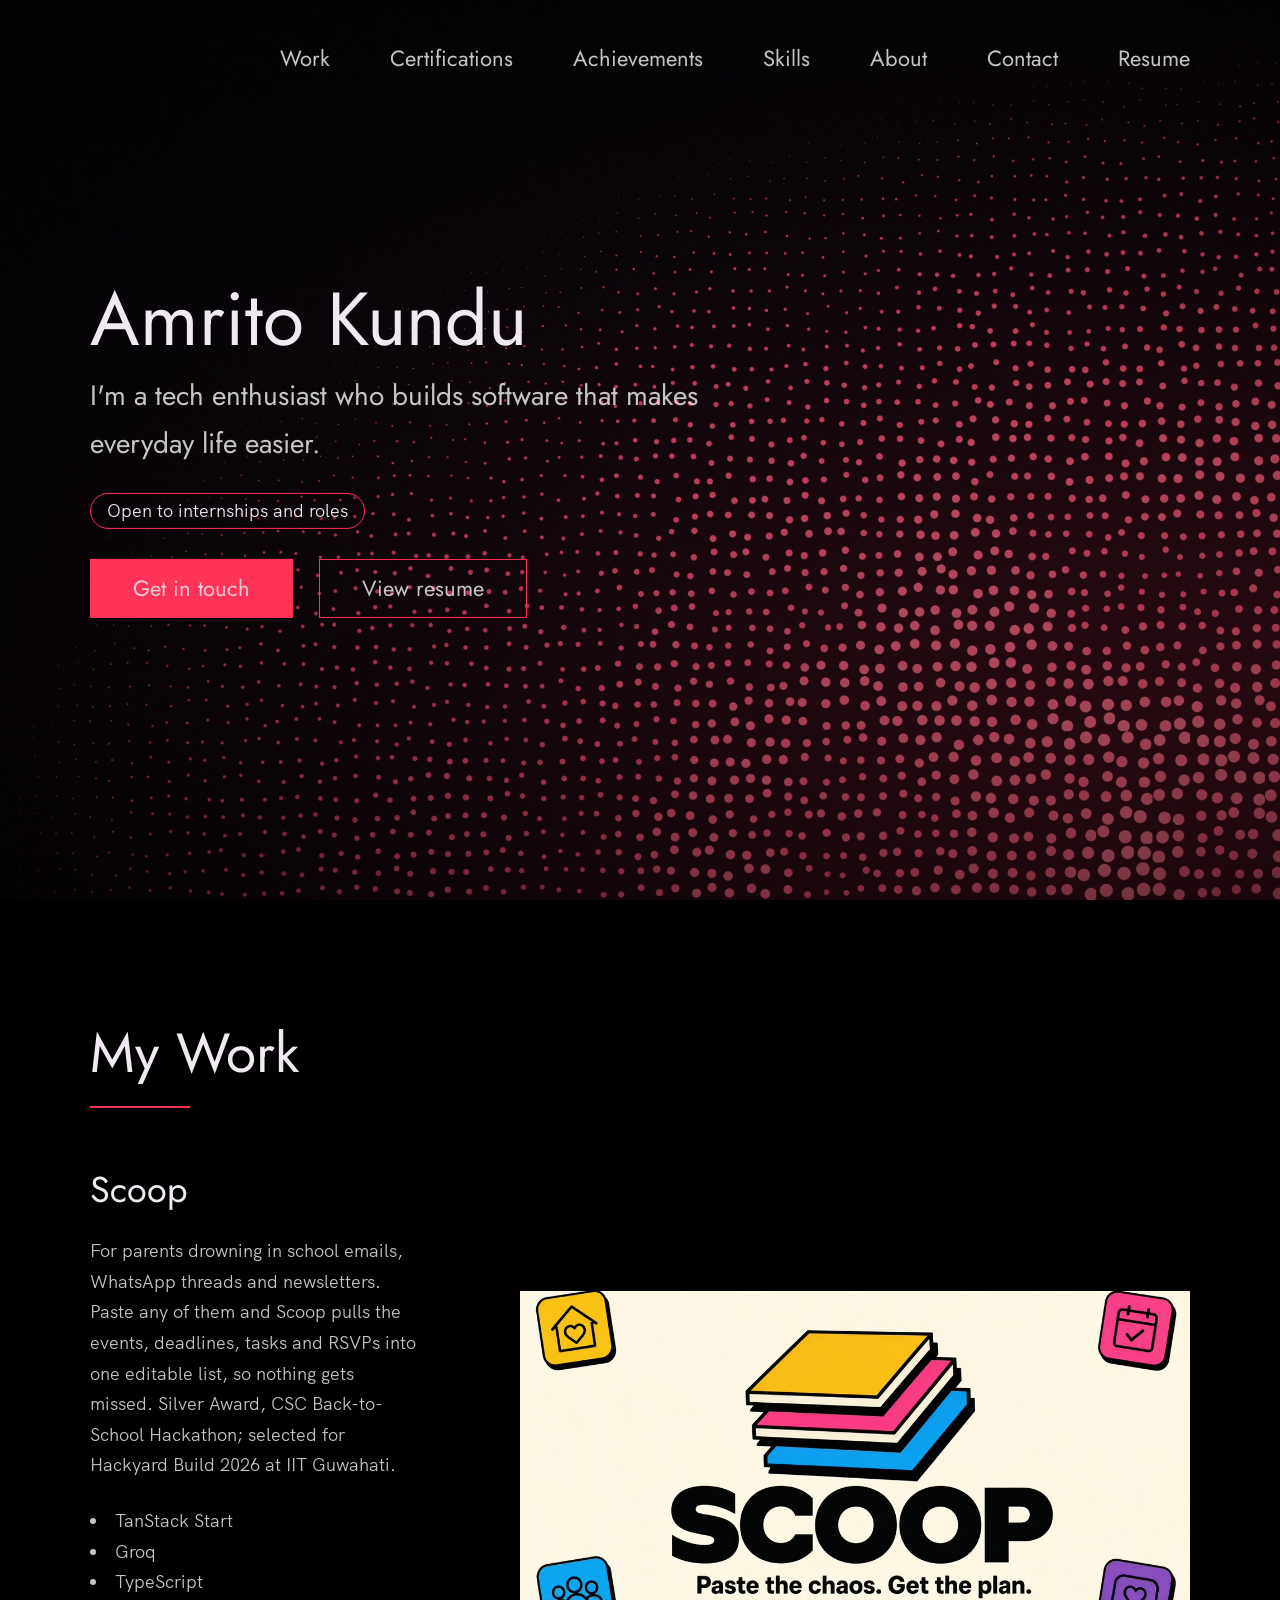
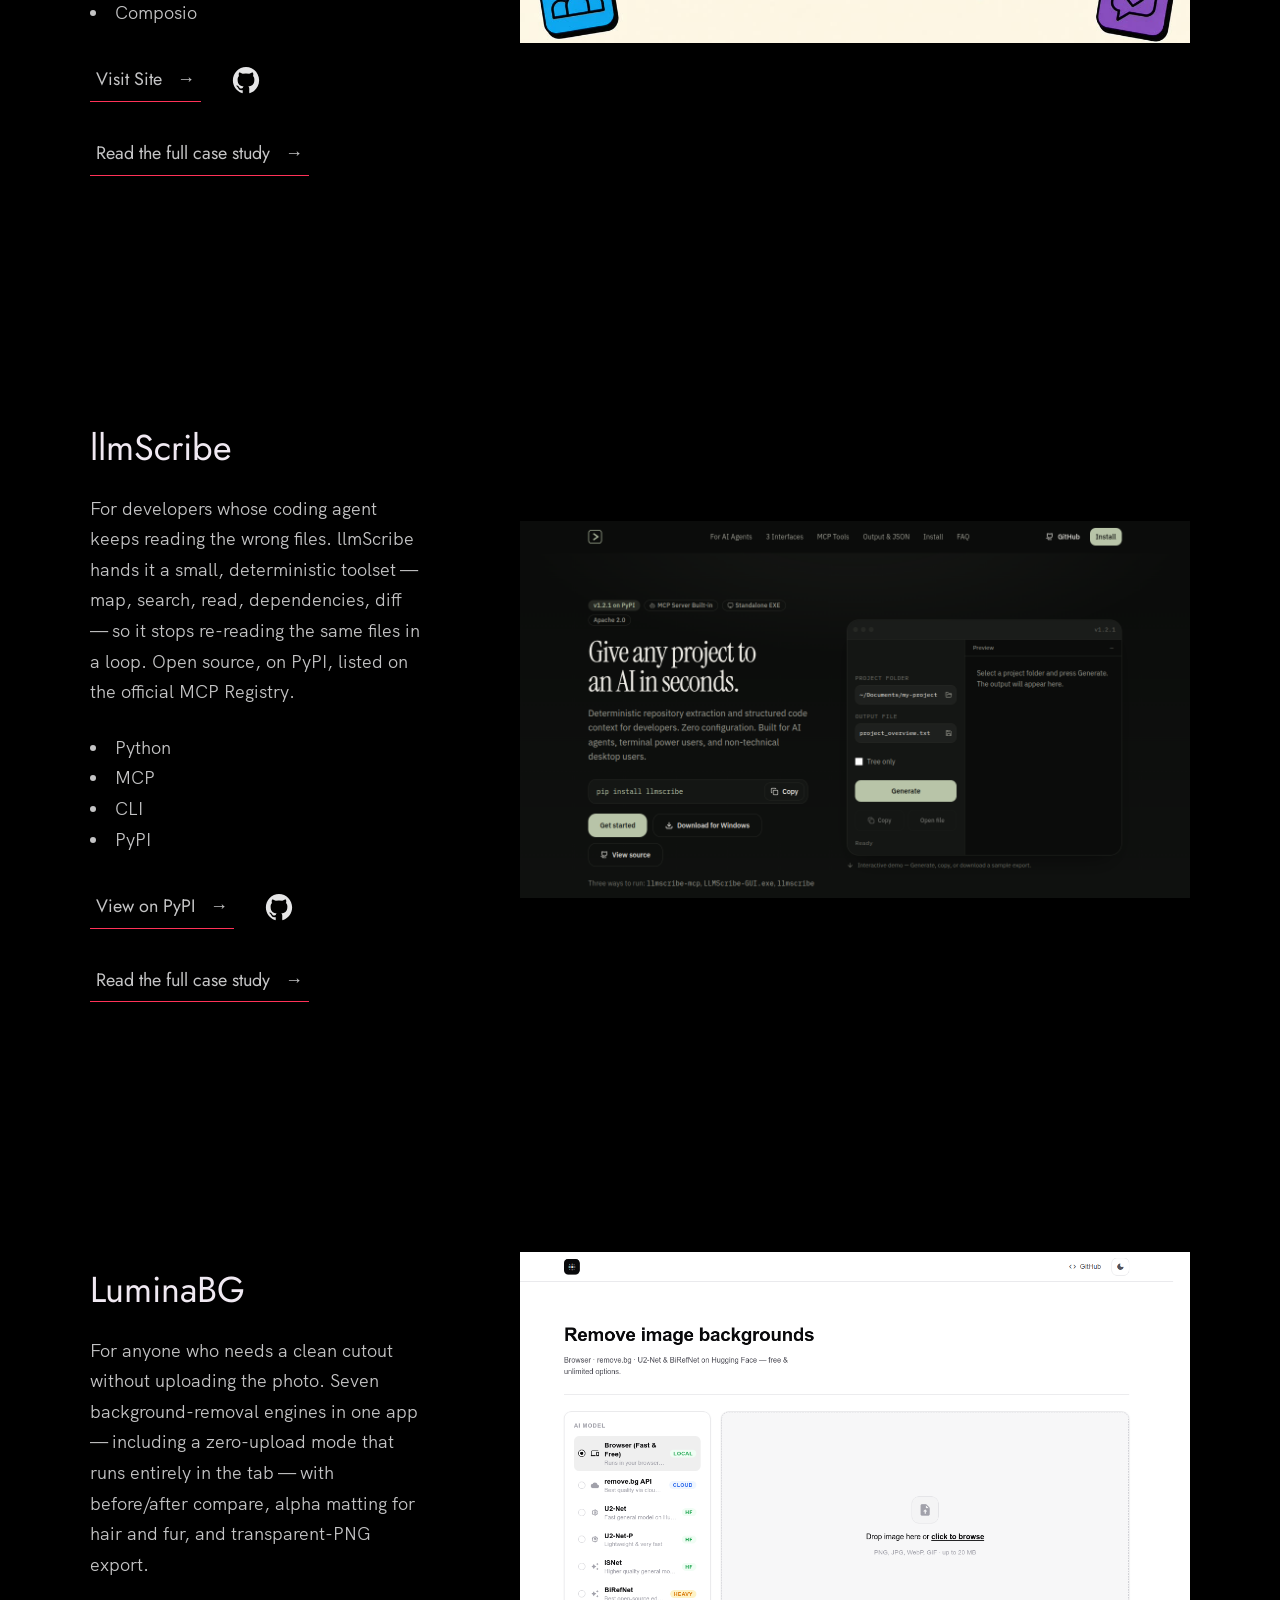
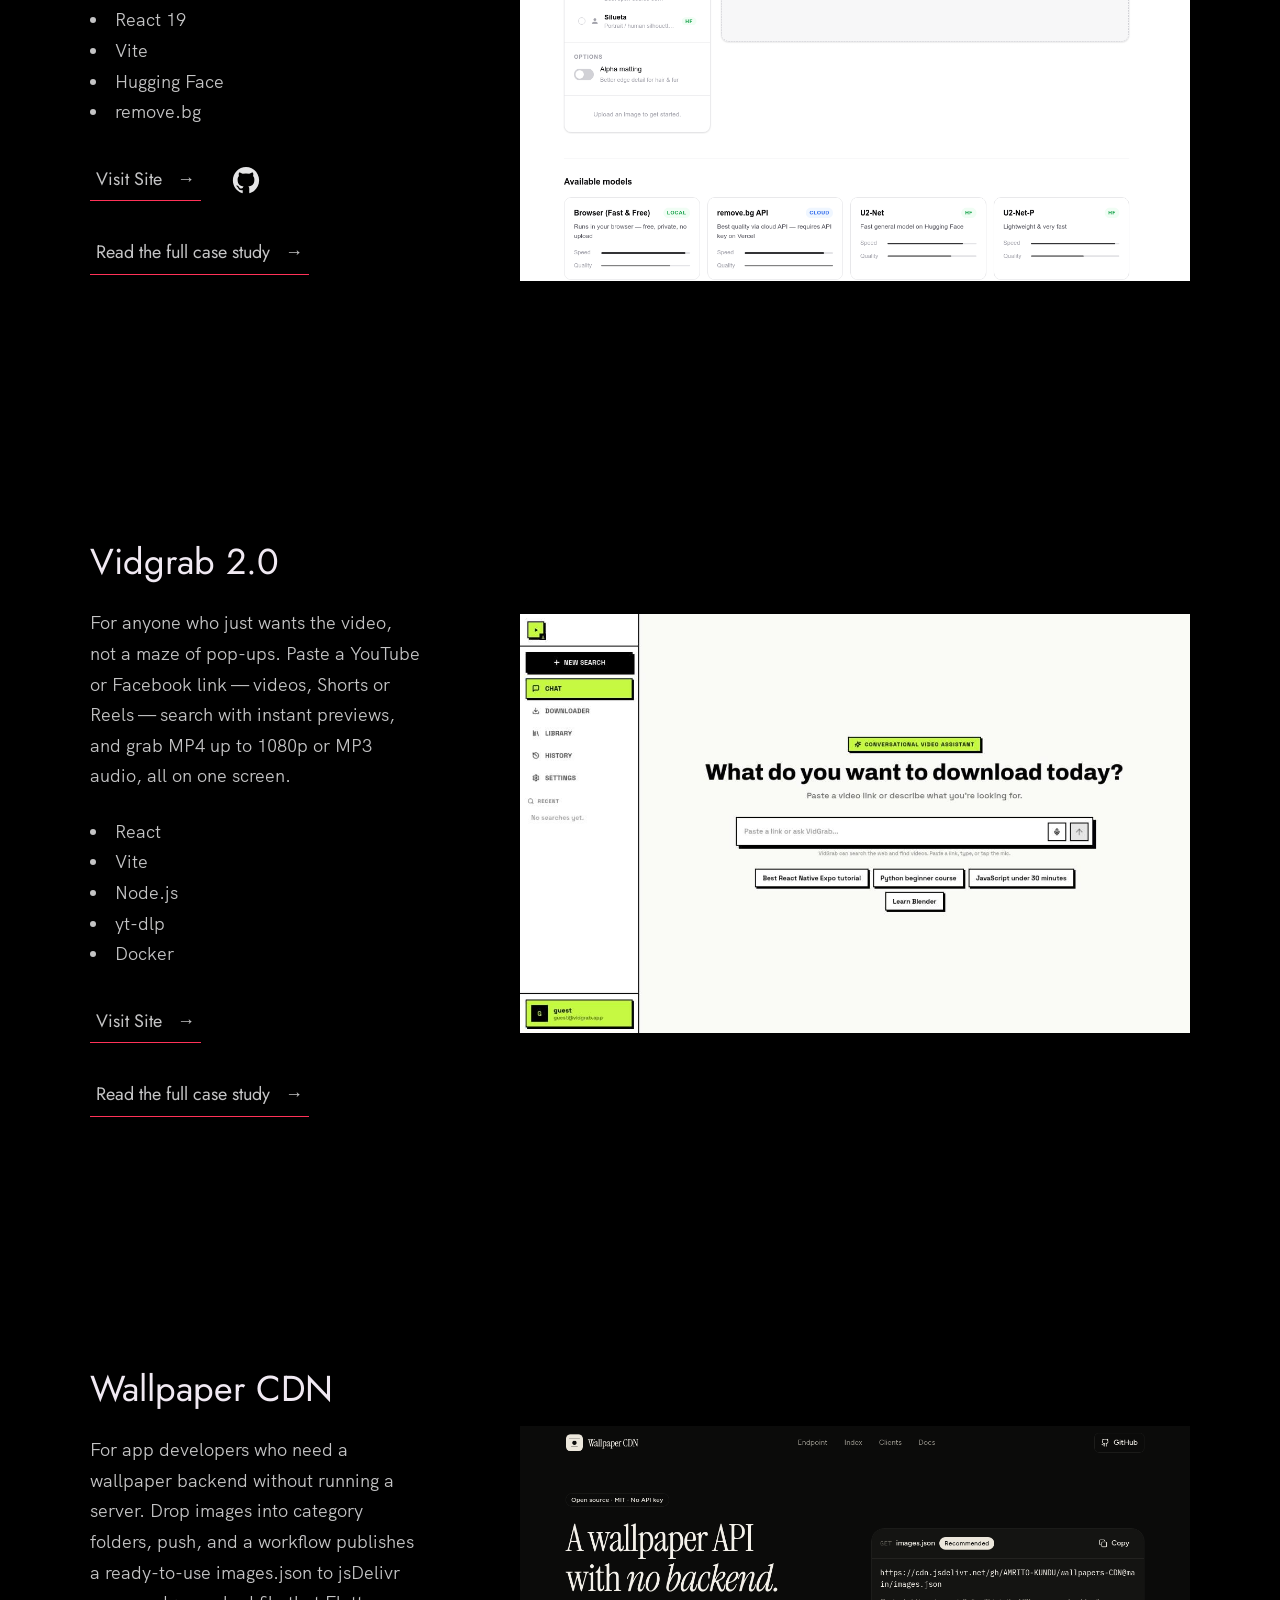
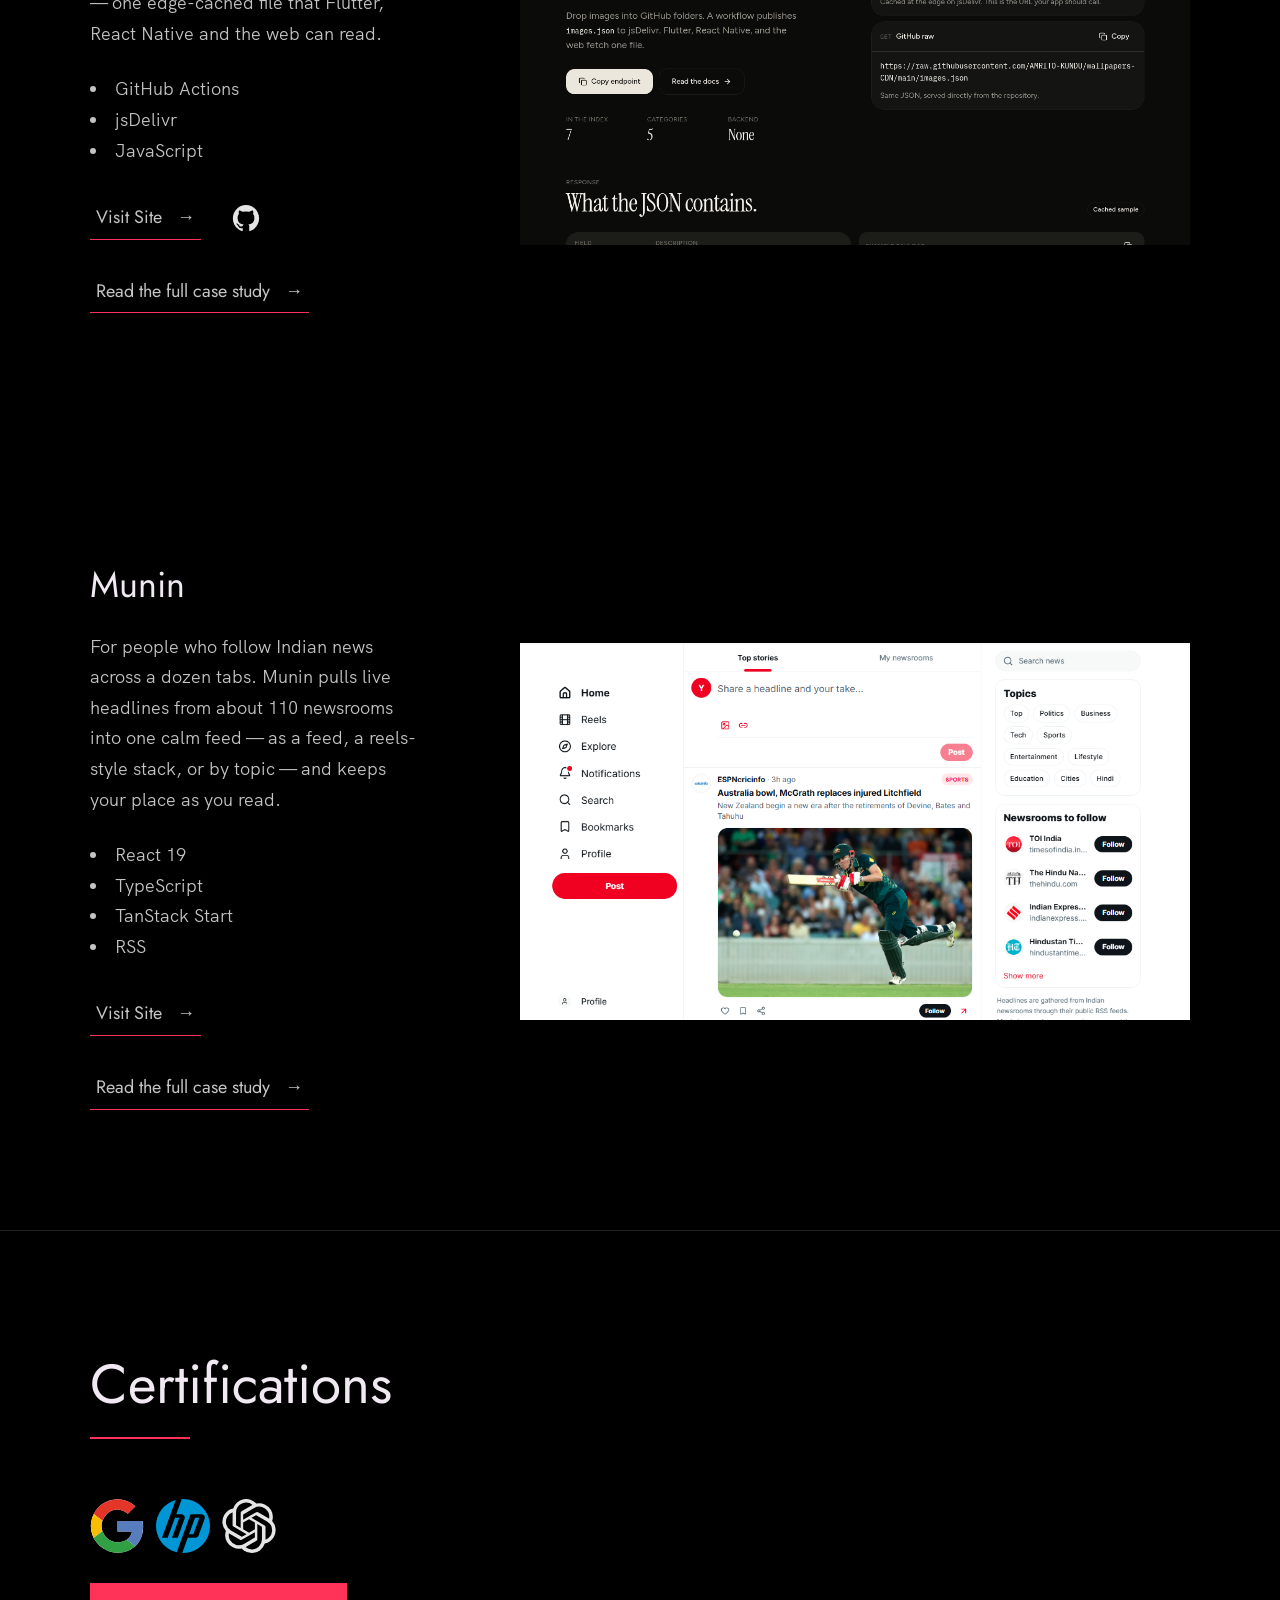
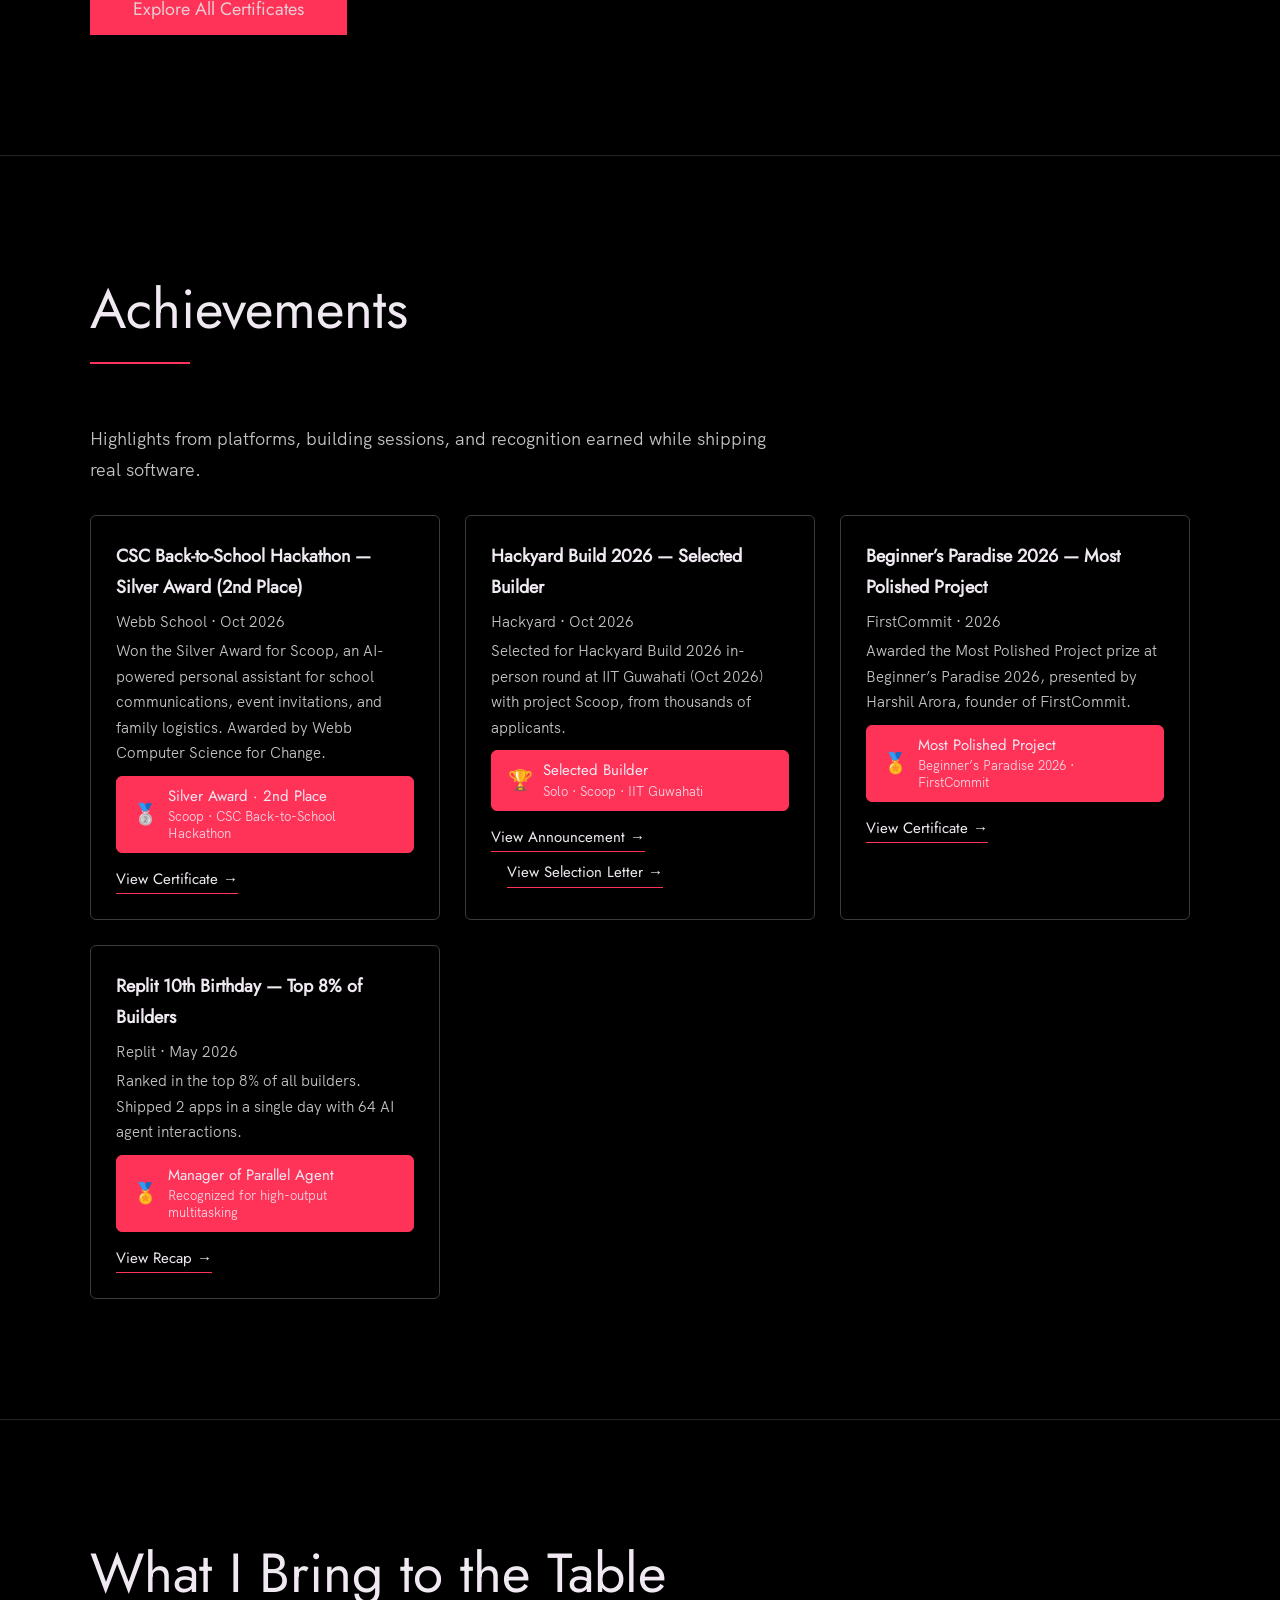
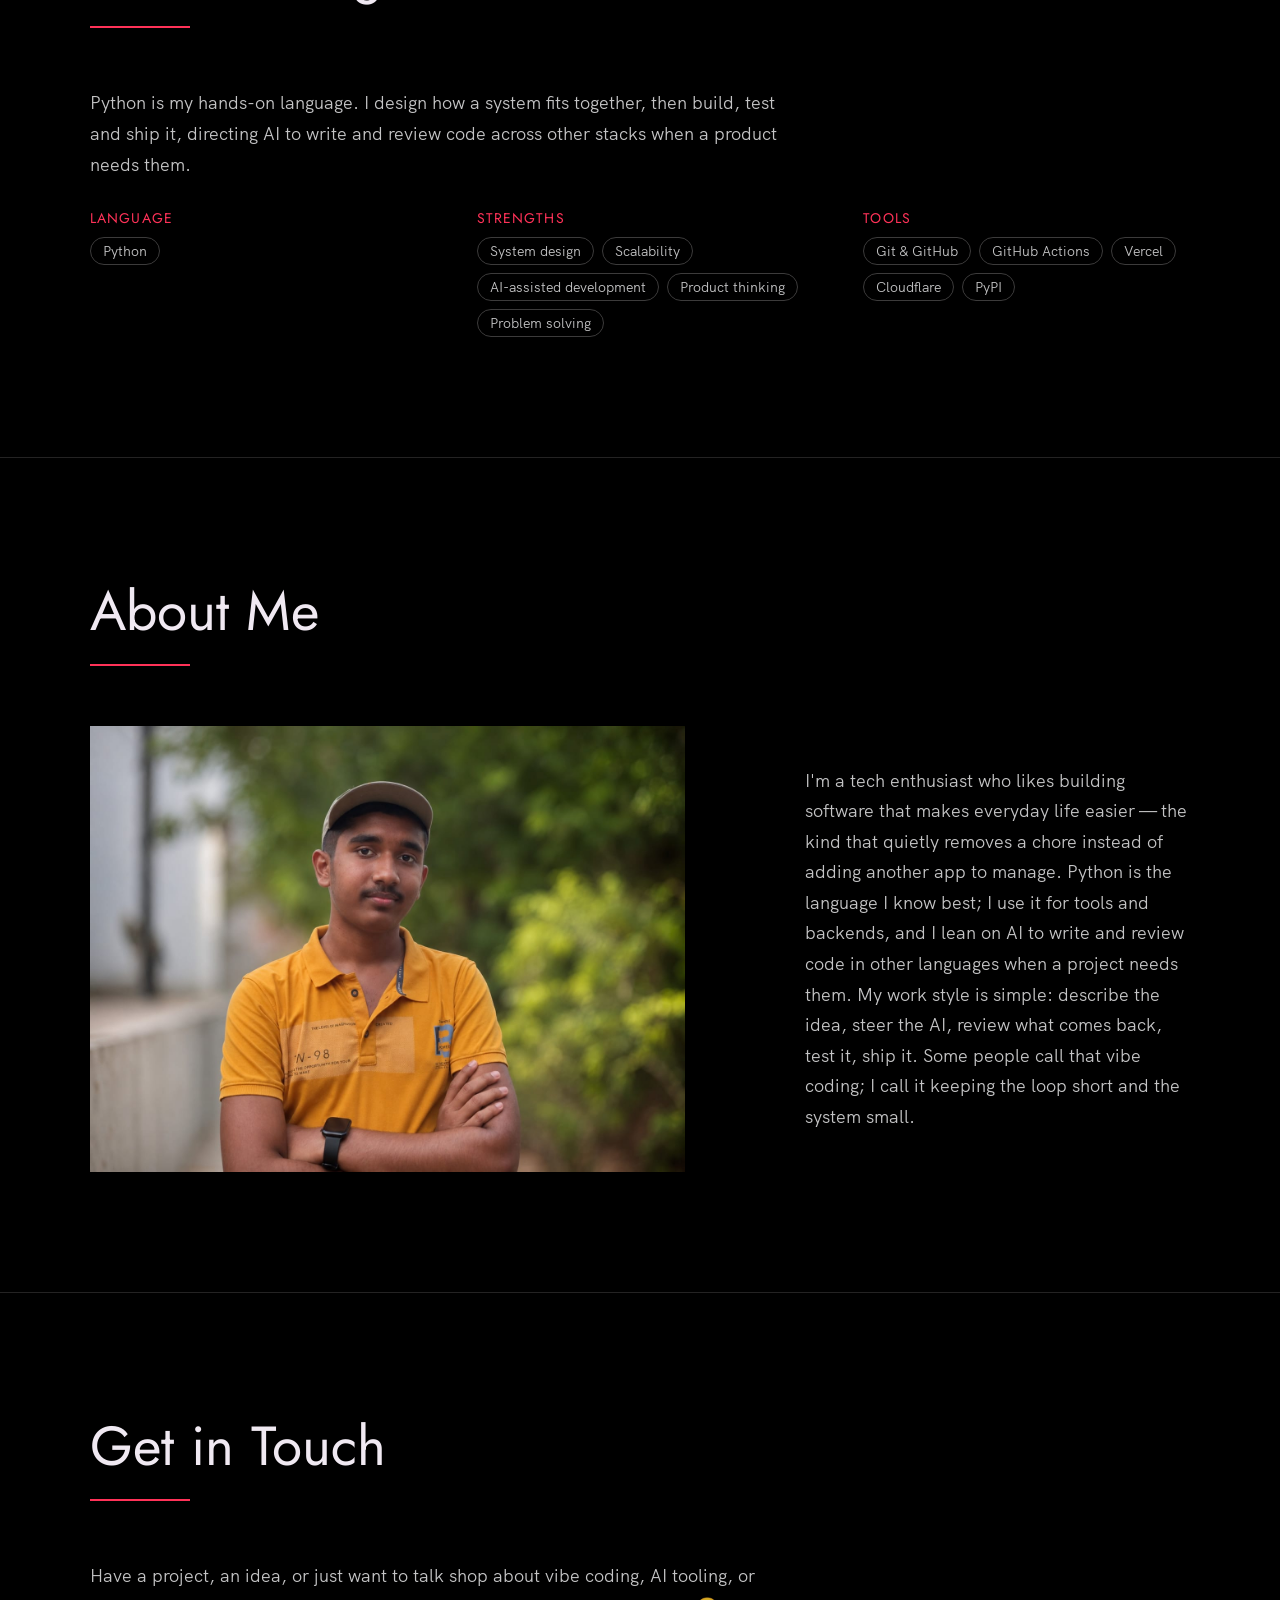
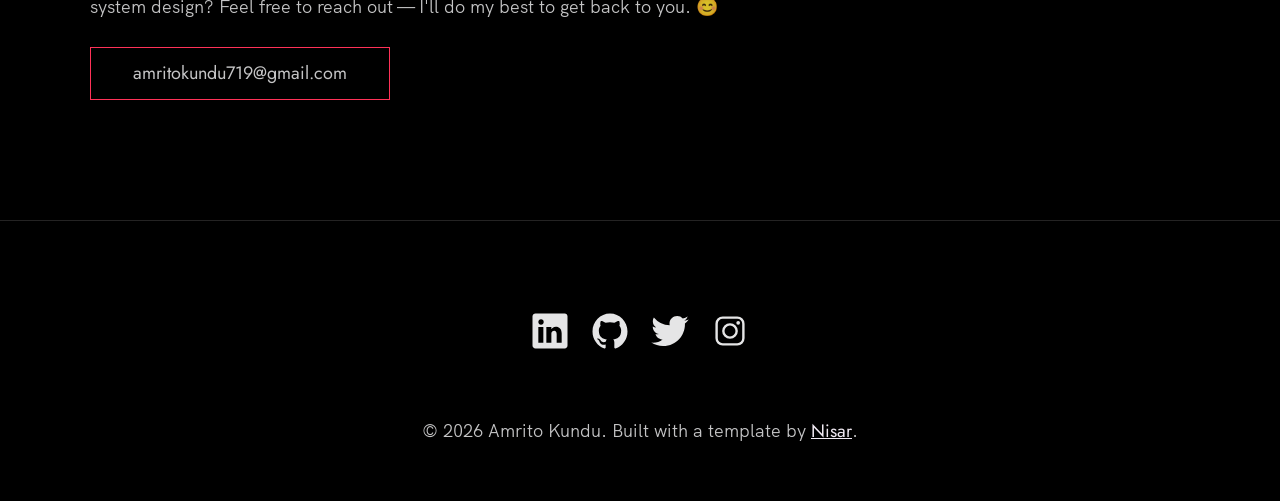
==== web/index.html @ 9b69faf9 "Add LinkedIn to the footer, structured data and llms.txt" ====
<!DOCTYPE html>
<html lang="en">

<head>
  <meta charset="UTF-8" />
  <meta name="viewport" content="width=device-width, initial-scale=1.0, viewport-fit=cover" />
  <link rel="shortcut icon" type="image/png" href="./assets/favicon.png" />

  <title>
    Amrito Kundu | AI Product Builder and AI-Assisted Developer
  </title>

  <meta
    name="description"
    content="Amrito Kundu is a tech enthusiast who builds software that makes everyday life easier. Python-first developer and product builder. Open to internships and roles."
  />
  <meta
    name="keywords"
    content="Amrito Kundu, AI Product Builder, AI-Assisted Development, Vibe Coding, Python, System Design, Deployment, AI Tools"
  />

  <meta name="author" content="Amrito Kundu" />
  <meta name="theme-color" content="#000000" />

  <link rel="canonical" href="https://amritokundu-portfolio.vercel.app/" />

  <!-- Open Graph -->
  <meta property="og:type" content="website" />
  <meta property="og:site_name" content="Amrito Kundu" />
  <meta property="og:title" content="Amrito Kundu | AI Product Builder and AI-Assisted Developer" />
  <meta property="og:description" content="Amrito Kundu is a tech enthusiast who builds software that makes everyday life easier. Python-first developer and product builder. Open to internships and roles." />
  <meta property="og:url" content="https://amritokundu-portfolio.vercel.app/" />
  <meta property="og:image" content="https://amritokundu-portfolio.vercel.app/assets/og-image.png?v=3" />
  <meta property="og:image:type" content="image/png" />
  <meta property="og:image:width" content="1200" />
  <meta property="og:image:height" content="630" />
  <meta property="og:image:alt" content="Amrito Kundu - AI product builder and Python developer" />

  <!-- Twitter -->
  <meta name="twitter:card" content="summary_large_image" />
  <meta name="twitter:title" content="Amrito Kundu | AI Product Builder and AI-Assisted Developer" />
  <meta name="twitter:description" content="Amrito Kundu is a tech enthusiast who builds software that makes everyday life easier. Python-first developer and product builder. Open to internships and roles." />
  <meta name="twitter:image" content="https://amritokundu-portfolio.vercel.app/assets/og-image.png?v=3" />
  <meta name="twitter:creator" content="@amritokundu719" />

  <!-- Structured data -->
  <script type="application/ld+json">
  {
    "@context": "https://schema.org",
    "@type": "Person",
    "name": "Amrito Kundu",
    "url": "https://amritokundu-portfolio.vercel.app/",
    "jobTitle": "AI Product Builder",
    "seeks": "Internships and roles",
    "description": "AI product builder and AI-assisted developer building and shipping AI-powered products, primarily in Python.",
    "email": "mailto:amritokundu719@gmail.com",
    "sameAs": [
      "https://www.linkedin.com/in/amrito-kundu-41715544a",
      "https://github.com/AMRITO-KUNDU",
      "https://x.com/amritokundu719",
      "https://www.instagram.com/amritokundu719/"
    ],
    "knowsAbout": ["Python", "AI-assisted development", "System design", "Deployment", "AI engineering"]
  }
  </script>

  <link rel="stylesheet" href="index.css" />
</head>

<body>

  <!-- ***** Header ***** -->

  <header class="header" role="banner" id="top">
    <div class="row">
      <nav class="nav" role="navigation">
        <ul class="nav__items">
          <li class="nav__item">
            <a href="#work" class="nav__link">Work</a>
          </li>
          <li class="nav__item">
            <a href="#certifications" class="nav__link">Certifications</a>
          </li>
          <li class="nav__item">
            <a href="#achievements" class="nav__link">Achievements</a>
          </li>
          <li class="nav__item">
            <a href="#skills" class="nav__link">Skills</a>
          </li>
          <li class="nav__item">
            <a href="#about" class="nav__link">About</a>
          </li>
          <li class="nav__item">
            <a href="#contact" class="nav__link">Contact</a>
          </li>
          <li class="nav__item">
            <a href="./assets/Resume.pdf?v=7" class="nav__link" target="_blank" rel="noopener noreferrer">Resume</a>
          </li>
        </ul>
      </nav>
    </div>

    <div class="header__text-box row">
      <div class="header__text">
        <h1 class="heading-primary">
          <span>Amrito Kundu</span>
        </h1>

        <p>
          I'm a tech enthusiast who builds software that makes everyday life easier.
        </p>

        <p class="hero__availability">Open to internships and roles</p>

        <a href="#contact" class="btn btn--pink">Get in touch</a>
        <a href="./assets/Resume.pdf?v=7" class="btn resume-btn" target="_blank" rel="noopener noreferrer">View resume</a>
      </div>
    </div>
  </header>

  <main role="main">

    <!-- ***** Work ***** -->

    <section class="work" id="work">
      <div class="row">
        <h2>My Work</h2>

        <div class="work__boxes">

          <!-- Scoop -->

          <div class="work__box">
            <div class="work__text">
              <h3>Scoop</h3>

              <p>
                For parents drowning in school emails, WhatsApp threads and newsletters. Paste any of them and Scoop pulls the events, deadlines, tasks and RSVPs into one editable list, so nothing gets missed. Silver Award, CSC Back-to-School Hackathon; selected for Hackyard Build 2026 at IIT Guwahati.
              </p>

              <ul class="work__list">
                <li>TanStack Start</li>
                <li>Groq</li>
                <li>TypeScript</li>
                <li>Composio</li>
              </ul>

              <div class="work__links">
                <a
                  href="https://scoop-topaz.vercel.app/"
                  target="_blank"
                  rel="noopener noreferrer"
                  class="link__text"
                >
                  Visit Site <span>&rarr;</span>
                </a>

                <a
                  href="https://github.com/AMRITO-KUNDU/Scoop"
                  title="View Source Code"
                  target="_blank"
                  rel="noopener noreferrer"
                >
                  <img
                    src="./assets/github.svg"
                    class="work__code"
                    alt="GitHub"
                  />
                </a>
              </div>
              <a
                href="./work/scoop.html"
                class="link__text work__casestudy"
              >
                Read the full case study <span>&rarr;</span>
              </a>
            </div>

            <div class="work__image-box">
              <img
                src="./assets/project-1.jpg"
                class="work__image"
                alt="Scoop"
              />
            </div>
          </div>


          <!-- llmScribe -->

          <div class="work__box">
            <div class="work__text">
              <h3>llmScribe</h3>

              <p>
                For developers whose coding agent keeps reading the wrong files. llmScribe hands it a small, deterministic toolset &mdash; map, search, read, dependencies, diff &mdash; so it stops re-reading the same files in a loop. Open source, on PyPI, listed on the official MCP Registry.
              </p>

              <ul class="work__list">
                <li>Python</li>
                <li>MCP</li>
                <li>CLI</li>
                <li>PyPI</li>
              </ul>

              <div class="work__links">
                <a
                  href="https://pypi.org/project/llmscribe/"
                  target="_blank"
                  rel="noopener noreferrer"
                  class="link__text"
                >
                  View on PyPI <span>&rarr;</span>
                </a>

                <a
                  href="https://github.com/AMRITO-KUNDU/llmscribe"
                  title="View Source Code"
                  target="_blank"
                  rel="noopener noreferrer"
                >
                  <img
                    src="./assets/github.svg"
                    class="work__code"
                    alt="GitHub"
                  />
                </a>
              </div>
              <a
                href="./work/llmscribe.html"
                class="link__text work__casestudy"
              >
                Read the full case study <span>&rarr;</span>
              </a>
            </div>

            <div class="work__image-box">
              <img
                src="./assets/project-2.png"
                class="work__image"
                alt="llmScribe"
              />
            </div>
          </div>


          <!-- LuminaBG -->

          <div class="work__box">
            <div class="work__text">
              <h3>LuminaBG</h3>

              <p>
                For anyone who needs a clean cutout without uploading the photo. Seven background-removal engines in one app &mdash; including a zero-upload mode that runs entirely in the tab &mdash; with before/after compare, alpha matting for hair and fur, and transparent-PNG export.
              </p>

              <ul class="work__list">
                <li>React 19</li>
                <li>Vite</li>
                <li>Hugging Face</li>
                <li>remove.bg</li>
              </ul>

              <div class="work__links">
                <a
                  href="https://image-background-remover-lake.vercel.app/"
                  target="_blank"
                  rel="noopener noreferrer"
                  class="link__text"
                >
                  Visit Site <span>&rarr;</span>
                </a>

                <a
                  href="https://github.com/AMRITO-KUNDU/Image-Background-Remover"
                  title="View Source Code"
                  target="_blank"
                  rel="noopener noreferrer"
                >
                  <img
                    src="./assets/github.svg"
                    class="work__code"
                    alt="GitHub"
                  />
                </a>
              </div>
              <a
                href="./work/luminabg.html"
                class="link__text work__casestudy"
              >
                Read the full case study <span>&rarr;</span>
              </a>
            </div>

            <div class="work__image-box">
              <img
                src="./assets/project-3.png"
                class="work__image"
                alt="LuminaBG"
              />
            </div>
          </div>


          <!-- Vidgrab 2.0-->

          <div class="work__box">
            <div class="work__text">
              <h3>Vidgrab 2.0</h3>

              <p>
                For anyone who just wants the video, not a maze of pop-ups. Paste a YouTube or Facebook link &mdash; videos, Shorts or Reels &mdash; search with instant previews, and grab MP4 up to 1080p or MP3 audio, all on one screen.
              </p>

              <ul class="work__list">
                <li>React</li>
                <li>Vite</li>
                <li>Node.js</li>
                <li>yt-dlp</li>
                <li>Docker</li>
              </ul>

                   <div class="work__links">
                <a
                  href="https://video-downloader-1gn1.onrender.com/"
                  target="_blank"
                  rel="noopener noreferrer"
                  class="link__text"
                >
                  Visit Site <span>&rarr;</span>
                </a>
              </div>
              <a
                href="./work/vidgrab.html"
                class="link__text work__casestudy"
              >
                Read the full case study <span>&rarr;</span>
              </a>
          </div>
          
          <div class="work__image-box">
              <img
                src="./assets/project-4.jpg"
                class="work__image"
                alt="Vidgrab 2.0"
              />
            </div>
          </div>
          


          <!-- Wallpaper CDN -->

          <div class="work__box">
            <div class="work__text">
              <h3>Wallpaper CDN</h3>

              <p>
                For app developers who need a wallpaper backend without running a server. Drop images into category folders, push, and a workflow publishes a ready-to-use images.json to jsDelivr &mdash; one edge-cached file that Flutter, React Native and the web can read.
              </p>

              <ul class="work__list">
                <li>GitHub Actions</li>
                <li>jsDelivr</li>
                <li>JavaScript</li>
              </ul>

              <div class="work__links">
                <a
                  href="https://walpapercdn.vercel.app/"
                  target="_blank"
                  rel="noopener noreferrer"
                  class="link__text"
                >
                  Visit Site <span>&rarr;</span>
                </a>

                <a
                  href="https://github.com/AMRITO-KUNDU/wallpapers-CDN"
                  title="View Source Code"
                  target="_blank"
                  rel="noopener noreferrer"
                >
                  <img
                    src="./assets/github.svg"
                    class="work__code"
                    alt="GitHub"
                  />
                </a>
              </div>
              <a
                href="./work/wallpaper-cdn.html"
                class="link__text work__casestudy"
              >
                Read the full case study <span>&rarr;</span>
              </a>
            </div>

            <div class="work__image-box">
              <img
                src="./assets/project-5.png?v=2"
                class="work__image"
                alt="Wallpaper CDN"
              />
            </div>
          </div>


          <!-- Munin -->

          <div class="work__box">
            <div class="work__text">
              <h3>Munin</h3>

              <p>
                For people who follow Indian news across a dozen tabs. Munin pulls live headlines from about 110 newsrooms into one calm feed &mdash; as a feed, a reels-style stack, or by topic &mdash; and keeps your place as you read.
              </p>

              <ul class="work__list">
                <li>React 19</li>
                <li>TypeScript</li>
                <li>TanStack Start</li>
                <li>RSS</li>
              </ul>

              <div class="work__links">
                <a
                  href="https://muninnews.vercel.app"
                  target="_blank"
                  rel="noopener noreferrer"
                  class="link__text"
                >
                  Visit Site <span>&rarr;</span>
                </a>
              </div>
              <a
                href="./work/munin.html"
                class="link__text work__casestudy"
              >
                Read the full case study <span>&rarr;</span>
              </a>
            </div>

            <div class="work__image-box">
              <img
                src="./assets/project-6.png"
                class="work__image"
                alt="Munin"
              />
            </div>
          </div>

        </div>
      </div>
    </section>


    <!-- ***** Certifications ***** -->

    <section class="client" id="certifications">
      <div class="row">
        <h2>Certifications</h2>

        <div class="client__logos">

          <a
            href="certificates.html#google"
            target="_blank"
            class="client__logo"
          >
            <img
              src="./assets/google.svg"
              class="cert-logo"
              alt="Google Certifications"
              width="54"
              height="54"
            />
          </a>

          <a
            href="certificates.html#hp-life"
            target="_blank"
            class="client__logo"
          >
            <img
              src="./assets/hp.svg"
              class="cert-logo"
              alt="HP LIFE Certifications"
              width="54"
              height="54"
            />
          </a>

          <a
            href="certificates.html#openai"
            target="_blank"
            class="client__logo"
          >
            <img
              src="./assets/openai.svg"
              class="cert-logo"
              alt="OpenAI Certifications"
              width="54"
              height="54"
            />
          </a>

        </div>

        <a
          href="certificates.html"
          target="_blank"
          class="btn btn--pink cert-explore-btn"
        >
          Explore All Certificates
        </a>
      </div>
    </section>


    <!-- ***** Achievements ***** -->

    <section class="client" id="achievements">
      <div class="row">
        <h2>Achievements</h2>

        <p class="ach-intro">
          Highlights from platforms, building sessions, and recognition earned
          while shipping real software.
        </p>

        <!--
          Achievement list — same pattern as certificates.html
          To add a new achievement, copy one <li class="cert-card"> block.
        -->
        <ul class="cert-list ach-list">

          <li class="cert-card">
            <h4>CSC Back-to-School Hackathon — Silver Award (2nd Place)</h4>
            <p>Webb School · Oct 2026</p>
            <p>
              Won the Silver Award for Scoop, an AI-powered personal assistant for
              school communications, event invitations, and family logistics.
              Awarded by Webb Computer Science for Change.
            </p>
            <div class="ach-badge ach-badge--inline">
              <span class="ach-badge__icon">🥈</span>
              <span class="ach-badge__text">
                <span class="ach-badge__title">Silver Award · 2nd Place</span>
                <span class="ach-badge__sub">Scoop · CSC Back-to-School Hackathon</span>
              </span>
            </div>
            <a
              href="./assets/certificates/Amrito-Kundu-Silver-Award.pdf"
              target="_blank"
              rel="noopener noreferrer"
            >
              View Certificate &rarr;
            </a>
          </li>

          <li class="cert-card">
            <h4>Hackyard Build 2026 — Selected Builder</h4>
            <p>Hackyard · Oct 2026</p>
            <p>
              Selected for Hackyard Build 2026 in-person round at IIT Guwahati (Oct 2026) with project Scoop, from thousands of applicants.
            </p>
            <div class="ach-badge ach-badge--inline">
              <span class="ach-badge__icon">🏆</span>
              <span class="ach-badge__text">
                <span class="ach-badge__title">Selected Builder</span>
                <span class="ach-badge__sub">Solo · Scoop · IIT Guwahati</span>
              </span>
            </div>
            <a
              href="https://x.com/amritokundu719/status/2108426721032872138"
              target="_blank"
              rel="noopener noreferrer"
            >
              View Announcement &rarr;
            </a>

            <a
              href="./assets/hackyard%20selection.pdf"
              target="_blank"
              rel="noopener noreferrer"
            >
              View Selection Letter &rarr;
            </a>
          </li>

          <li class="cert-card">
            <h4>Beginner&rsquo;s Paradise 2026 &mdash; Most Polished Project</h4>
            <p>FirstCommit &middot; 2026</p>
            <p>
              Awarded the Most Polished Project prize at Beginner&rsquo;s Paradise 2026,
              presented by Harshil Arora, founder of FirstCommit.
            </p>
            <div class="ach-badge ach-badge--inline">
              <span class="ach-badge__icon">&#127941;</span>
              <span class="ach-badge__text">
                <span class="ach-badge__title">Most Polished Project</span>
                <span class="ach-badge__sub">Beginner&rsquo;s Paradise 2026 &middot; FirstCommit</span>
              </span>
            </div>
            <a
              href="./assets/certificates/Most-Polished-Project-2026.pdf"
              target="_blank"
              rel="noopener noreferrer"
            >
              View Certificate &rarr;
            </a>
          </li>
          <li class="cert-card">
            <h4>Replit 10th Birthday — Top 8% of Builders</h4>
            <p>Replit · May 2026</p>
            <p>
              Ranked in the top 8% of all builders. Shipped 2 apps in a single day
              with 64 AI agent interactions.
            </p>
            <div class="ach-badge ach-badge--inline">
              <span class="ach-badge__icon">🏅</span>
              <span class="ach-badge__text">
                <span class="ach-badge__title">Manager of Parallel Agent</span>
                <span class="ach-badge__sub">Recognized for high-output multitasking</span>
              </span>
            </div>
            <a
              href="./assets/certificates/Gmail - Your Replit Birthday Recap.PDF.pdf"
              target="_blank"
              rel="noopener noreferrer"
            >
              View Recap &rarr;
            </a>
          </li>

        </ul>

      </div>
    </section>


    <!-- ***** Skills ***** -->

    <section class="client" id="skills">
      <div class="row">
        <h2>What I Bring to the Table</h2>

        <p class="ach-intro">
          Python is my hands-on language. I design how a system fits together, then build,
          test and ship it, directing AI to write and review code across other stacks when
          a product needs them.
        </p>

        <div class="skills">

          <div class="skills__group">
            <h3 class="skills__title">Language</h3>
            <ul class="skills__list">
              <li>Python</li>
            </ul>
          </div>

          <div class="skills__group">
            <h3 class="skills__title">Strengths</h3>
            <ul class="skills__list">
              <li>System design</li>
              <li>Scalability</li>
              <li>AI-assisted development</li>
              <li>Product thinking</li>
              <li>Problem solving</li>
            </ul>
          </div>

          <div class="skills__group">
            <h3 class="skills__title">Tools</h3>
            <ul class="skills__list">
              <li>Git &amp; GitHub</li>
              <li>GitHub Actions</li>
              <li>Vercel</li>
              <li>Cloudflare</li>
              <li>PyPI</li>
            </ul>
          </div>

        </div>
      </div>
    </section>


    <!-- ***** About ***** -->

    <section class="about" id="about">
      <div class="row">
        <h2>About Me</h2>

        <div class="about__content">
          <div class="about__photo-container">
            <img
              src="./assets/personal.jpg"
              class="about__photo"
              alt="Amrito Kundu"
            />
          </div>

          <div class="about__text">

            <p>
              I'm a tech enthusiast who likes building software that makes everyday life easier &mdash; the kind
              that quietly removes a chore instead of adding another app to manage. Python is the
              language I know best; I use it for tools and backends, and I lean on AI to write and
              review code in other languages when a project needs them. My work style is simple:
              describe the idea, steer the AI, review what comes back, test it, ship it. Some people
              call that vibe coding; I call it keeping the loop short and the system small.
            </p>

          </div>
        </div>
      </div>
    </section>

  </main>


  <!-- ***** Contact ***** -->

  <section class="contact" id="contact">
    <div class="row">

      <h2>Get in Touch</h2>

      <div class="contact__info">

        <p>
          Have a project, an idea, or just want to talk shop about vibe
          coding, AI tooling, or system design? Feel free to reach out —
          I'll do my best to get back to you. 😊
        </p>

        <a
          href="mailto:amritokundu719@gmail.com"
          class="btn"
        >
          amritokundu719@gmail.com
        </a>

      </div>
    </div>
  </section>


  <!-- ***** Footer ***** -->

  <footer role="contentinfo" class="footer">
    <div class="row">

      <ul class="footer__social-links">

        <li class="footer__social-link-item">
          <a
            href="https://www.linkedin.com/in/amrito-kundu-41715544a"
            title="Link to LinkedIn Profile"
            target="_blank"
            rel="noopener noreferrer"
          >
            <img
              src="./assets/linkedin.svg"
              class="footer__social-image"
              alt="LinkedIn"
            />
          </a>
        </li>

        <li class="footer__social-link-item">
          <a
            href="https://github.com/AMRITO-KUNDU"
            title="Link to Github Profile"
            target="_blank"
            rel="noopener noreferrer"
          >
            <img
              src="./assets/github.svg"
              class="footer__social-image"
              alt="Github"
            />
          </a>
        </li>

        <li class="footer__social-link-item">
          <a
            href="https://twitter.com/amritokundu719"
            title="Link to X Profile"
            target="_blank"
            rel="noopener noreferrer"
          >
            <img
              src="./assets/twitter.svg"
              class="footer__social-image"
              alt="X"
            />
          </a>
        </li>

        <li class="footer__social-link-item">
          <a
            href="https://www.instagram.com/amritokundu719/"
            title="Link to Instagram Profile"
            target="_blank"
            rel="noopener noreferrer"
          >
            <img
              src="./assets/instagram.svg"
              class="footer__social-image"
              alt="Instagram"
            />
          </a>
        </li>

      </ul>

      <p>
        &copy; 2026 Amrito Kundu.
        Built with a template by
        <a href="https://nisar.dev" class="link">Nisar</a>.
      </p>

    </div>
  </footer>


  <!-- ***** Back to Top ***** -->

  <a
    href="#top"
    class="back-to-top"
    title="Back to Top"
  >
    <img
      src="./assets/arrow-up.svg"
      alt="Back to Top"
      class="back-to-top__image"
    />
  </a>


  <script src="./index.js"></script>

</body>

</html>
---- web/index.css ----
/* --------------------------------------- */
/* ----- Basic Setup ----- */
/* --------------------------------------- */

@font-face {
    font-family: 'Hk Grotesk';
    font-style: normal;
    font-weight: 400;
    src: url('./fonts/HKGrotesk-Regular.woff') format('woff');
}

@font-face {
    font-family: 'Jost';
    font-style: normal;
    font-weight: 400;
    src: url('./fonts/Jost-Regular.ttf') format('woff');
}

* {
    margin: 0;
    padding: 0;
    box-sizing: inherit;
}

:root {
    --font-size-small: 1.8rem;
    --font-size-normal: 2.2rem;
    --font-size-medium: 2.8rem;
    --font-size-medium-1: 3.6rem;
    --font-size-large: 5.5rem;
    --font-size-huge: 7.5rem;
    --font-stack: 'Hk Grotesk', sans-serif;

    --line-height-normal: 1.7;
    --line-height-small: 1.2;

    --black: #000;
    --pink: #ff3258;
    --white: #f0e9f2;
    --white-1: #e5e5e6da;


    --container-max-width: 1180px;
    --container-normal-width: 800px;
    --container-medium-width: 700px; 
    --container-small-width: 500px;

    --gutter-huge: 12rem;
    --gutter-medium: 6rem;
    --gutter-normal: 3rem;
    --gutter-small-1: 2.5rem;
    --gutter-small: 2rem;

    --border-light: 1px solid rgb(36, 35, 35);
}

html {
    font-size: 62.5%; /* (16/10)*100 = 62.5% => 1rem = 10px */
    box-sizing: border-box;
    scroll-behavior: smooth;
}

@media(max-width: 1000px) {
    html {
        font-size: 52%;
    }
}

body {
    font-size: var(--font-size-small);
    font-family: var(--font-stack);
    font-weight: 400;
    color: var(--white-1);
    line-height: var(--line-height-normal);
    background: var(--black);
    overflow-x: hidden;
}

.row {
    max-width: var(--container-max-width);
    margin: 0 auto;
}

@media(max-width: 1340px) {
    .row {
        max-width: 1100px;
    }
}

@media(max-width: 1240px) {
    .row {
        padding: 0 var(--gutter-medium);
    }
}

@media(max-width: 600px) {
    .row {
        padding: 0 var(--gutter-normal);
    }
}

@media(max-width: 600px) {
    .row {
        padding: 0 var(--gutter-small);
    }
}

section {
    padding: var(--gutter-huge) 0;
    border-bottom: var(--border-light);
}

img {
    object-fit: contain;
    max-width: 100%;
}

/* --------------------------------------- */
/* ----- Headlines and Paragraphs ----- */
/* --------------------------------------- */

h1,
h2,
h3 {
    font-family: 'Jost', sans-serif;
    font-weight: 400;
    line-height: var(--line-height-small);
    color: var(--white);
}

.heading-primary {
    line-height: 1;
    font-size: var(--font-size-huge);
    font-weight: 400;
}

@media(max-width: 900px) {
    .heading-primary {
        font-size: 6.5rem;
    }
}

h2 {
    font-size: var(--font-size-large);
    margin-bottom: var(--gutter-medium);
}

h2::after {
    content: '';
    display: block;
    height: 2px;
    width: 10rem;
    background: var(--pink);
    margin: var(--gutter-small) 0;
}

h3 {
    font-size: var(--font-size-medium-1);
    margin-bottom: var(--gutter-small);
}

@media(max-width: 500px) {
    .heading-primary {
        font-size: var(--font-size-large);
    }

    h2 {
        font-size: var(--font-size-medium-1);
    }

    h3 {
        font-size: var(--font-size-medium);
    }
}

p {
    margin: var(--gutter-small-1) 0;
}

@media(max-width: 900px) {
    p { 
        max-width: var(--container-small-width);
    }
}

/* --------------------------------------- */
/* ----- Buttons and Links ----- */
/* --------------------------------------- */

a {
    color: var(--white);
    font-weight: 400;
    font-family: 'Jost', sans-serif;
    transition: all .2s;
    outline: 2px solid transparent;
}

::-moz-focus-inner {
    border: 0;
}

button:focus,
a:focus {
    outline: 2px solid var(--pink);
}

body:not(.user-is-tabbing) button:focus,
body:not(.user-is-tabbing) a:focus {
    outline: none;
}

.link:hover {
    color: var(--pink);
}

.btn {
    position: relative;
    display: inline-block;
    padding: 1rem 4.2rem;
    text-decoration: none;
    color: inherit;
    border: 1px solid  var(--pink);
    font-weight: 400;
}

.btn:focus {
    outline: none;
}

.btn::after {
    content: '';
    display: block;
    position: absolute;
    top: 0;
    left: 0;
    right: 100%;
    background: var(--white);
    height: 100%;
    z-index: -1;
    transition: all 0.2s cubic-bezier(1, 0.68, 0.16, 0.9);
}

.btn:hover::after,
.btn:focus::after {
    right: 0;
    background: var(--pink);
}

.btn--pink {
    background: var(--pink);
    transition: all 0.2s;
}

.btn--pink::after {
    display: none;
}

.btn--pink:hover,
.btn--pink:focus {
    background: transparent;
}

.resume-btn {
    margin-left: var(--gutter-small);
}

@media(max-width: 500px) {
    .resume-btn {
        margin: var(--gutter-small) 0 0;
    }
}

.link__text {
    position: relative;
    display: inline-block;
    padding: .6rem;
    color: inherit;
    text-decoration: none;
    border-bottom: 1px solid var(--pink);
}

.link__text::after {
    content: '';
    display: block;
    position: absolute;
    top: 0;
    left: 0;
    right: 100%;
    background: var(--white);
    height: 100%;
    z-index: -1;
    transition: all 0.2s cubic-bezier(1, 0.68, 0.16, 0.9);
}

.link__text:focus {
    outline: none;
}

.link__text:hover::after,
.link__text:focus:after {
    right: 0;
    background: var(--pink);
}

.link__text span {
    padding-left: 1rem;
    font-family: sans-serif;
}

/* ----- Back to Top ----- */

.back-to-top {
    position: fixed;
    bottom: 4rem;
    right: 4rem;
    display: flex;
    justify-content: center;
    align-items: center;
    height: 5.5rem;
    width: 5.5rem;
    background-color: var(--pink);
    border-radius: 50%;
    z-index: 10;
    visibility: hidden;
    transition: all .4s;
}

.back-to-top__image {
    height: 70%;
}

@media(max-width: 900px) {
    .back-to-top {
        right: 2rem;
    }
}

@media(max-width: 500px) {
    .back-to-top {
        right: 1rem;
    }
}

/* --------------------------------------- */
/* ----- Navigation ----- */
/* --------------------------------------- */

.nav {
    display: flex;
    justify-content: flex-end;
    padding: var(--gutter-normal) 0;
    overflow-x: auto;
    -webkit-overflow-scrolling: touch;
    scrollbar-width: none;
}

.nav::-webkit-scrollbar {
    display: none;
}

.nav__items {
    display: flex;
    flex-wrap: nowrap;
    list-style: none;
    white-space: nowrap;
    min-width: max-content;
}

.nav__item {
    flex: 0 0 auto;
}

.nav__item:not(:last-child) {
    margin-right: var(--gutter-medium);
}

@media(max-width: 500px) {
    .nav {
        justify-content: flex-start;
    }

    .nav__item:not(:last-child) {
        margin-right: var(--gutter-normal);
    }
}

@media(max-width: 400px) {
    .nav__item:not(:last-child) {
        margin-right: var(--gutter-normal);
    }
}

@media(max-width: 300px) {
    .nav {
        font-size: var(--font-size-small);
    }
}

.nav__link {
    position: relative;
    display: inline-block;
    padding: 1rem 0;
    text-decoration: none;
    color: inherit;
    transition: all .2s;
}

.nav__link::after {
    content: '';
    position: absolute;
    bottom: 0;
    left: 0;
    right: 100%;
    display: inline-block;
    height: 1rem;
    background: var(--white);
    transition: all 0.25s cubic-bezier(1, 0.68, 0.16, 0.9);
}

.nav__link:hover {
    color: var(--pink);
}

.nav__link:hover::after {
    right: 0;
    height: 2px;
    background: var(--pink);
}

/* --------------------------------------- */
/* ----- Header ----- */
/* --------------------------------------- */

.header {
    background: linear-gradient(rgba(0,0,0, .1), rgba(0,0,0, .4)), 
        url('./assets/header.jpg?v=3');
    height: 100vh;
    background-size: cover;
    background-position: center;
    background-attachment: fixed;
    font-size: var(--font-size-normal);
}

.header__text {
    position: absolute;
    top: 50%;
    transform: translateY(-50%);
}

.header__text p {
    margin: 1.5rem 0 2.6rem;
    max-width: var(--container-medium-width);
    font-family: 'Jost', sans-serif;
    font-size: var(--font-size-medium);
}

@media(max-width: 500px) {
    .header {
        text-align: center;
    }

    .header__text p {
        transform: scale(.8);
    }
}

/* --------------------------------------- */
/* ----- Work ----- */
/* --------------------------------------- */

.work__box {
    display: flex;
    align-items: center;
}

@media(max-width: 900px) {
    .work__box {
        align-items: initial;
        flex-direction: column-reverse;
    }
}

.work__box:not(:last-child) {
    margin-bottom: 25rem;
}

@media(max-width: 500px) {
    .work__box:not(:last-child) {
        margin-bottom: 20rem;
    }
}

.work__links {
    display: flex;
    align-items: center;
}

.work__text {
    flex: 0 0 30%;
}

.work__list {
    /* list-style-type: square; */
    list-style-position: inside;
    margin-bottom: var(--gutter-normal);
}

.work__code {
    display: block;
    height: 3rem;
    margin-left: var(--gutter-normal);
    transition: all .3s;
}

.work__code:hover {
    transform: scale(1.2);
}

.work__image-box {
    margin-bottom: var(--gutter-normal);
}

@media(min-width: 901px) {
    .work__image-box {
        flex: 1;
        margin: 0 0 0 10rem;
    }
}

@media(max-width: 900px) {
    .work__code {
        height: 4rem;
    }
}

/* --------------------------------------- */
/* ----- Clients ----- */
/* --------------------------------------- */

.client__logos {
    display: flex;
    flex-wrap: wrap;
    align-items: center;
    gap: 1.2rem;
}

.client__logo {
    display: inline-block;
    line-height: 0;
    transition: transform .2s;
}

.client__logo img {
    height: 4.6rem;
    max-width: none;
    border-radius: 4px;
}

.client__logo:hover {
    transform: translateY(-3px);
}

@media(max-width: 500px) {
    .client__logo img {
        height: 3.6rem;
    }
}

.cert-explore-btn {
    display: inline-block;
    margin-top: var(--gutter-normal);
}

/* --------------------------------------- */
/* ----- Certificates Page ----- */
/* --------------------------------------- */

.cert-back {
    display: inline-block;
    margin: var(--gutter-normal) 0;
}

.cert-brand {
    padding: var(--gutter-medium) 0;
    border-bottom: var(--border-light);
}

.cert-brand__badge {
    height: 3.4rem;
    margin-bottom: var(--gutter-small);
}

.cert-list {
    list-style: none;
    display: grid;
    grid-template-columns: repeat(auto-fill, minmax(260px, 1fr));
    gap: var(--gutter-small-1);
}

.cert-card {
    border: 1px solid rgb(60, 59, 59);
    border-radius: 6px;
    padding: var(--gutter-small-1);
    transition: border-color .2s;
}

.cert-card:hover {
    border-color: var(--pink);
}

.cert-card h4 {
    font-family: 'Jost', sans-serif;
    color: var(--white);
    font-size: var(--font-size-small);
    margin-bottom: .6rem;
}

.cert-card p {
    font-size: 1.5rem;
    margin: .4rem 0;
}

.cert-card a {
    font-size: 1.5rem;
    border-bottom: 1px solid var(--pink);
    text-decoration: none;
    padding-bottom: 1px;
}

.cert-tile {
    display: inline-flex !important;
    align-items: center;
    gap: .8rem;
    height: 4.6rem;
    padding: 0 1.6rem;
    background: #10a37f;
    border-radius: 6px;
    color: #fff;
    font-family: 'Jost', sans-serif;
    font-weight: 700;
    font-size: 1.8rem;
    line-height: 0;
    text-decoration: none;
}

.cert-tile img {
    height: 2.8rem;
}

@media(max-width: 500px) {
    .cert-tile {
        height: 3.6rem;
        font-size: 1.5rem;
        padding: 0 1.2rem;
    }

    .cert-tile img {
        height: 2.2rem;
    }
}

/* --------------------------------------- */
/* ----- About ----- */
/* --------------------------------------- */

.about__content {
    display: flex;
    flex-direction: row;
    align-items: center;
}

@media(max-width: 900px) {
    .about__content {
        flex-direction: column;
        align-items: initial;
    }
}

.about__photo-container {
    margin-bottom: var(--gutter-normal);
}

.about__photo {
    display: block;
    max-width: 100%;
    height: auto;
}

@media(min-width: 901px) {
    .about__text {
        flex: 0 0 35%;
    }
    
    .about__photo-container {
        flex: 1;
        margin: 0 var(--gutter-huge) 0 0;
    }
}

/* --------------------------------------- */
/* ----- Contact ----- */
/* --------------------------------------- */

.contact__info {
    max-width: var(--container-medium-width);
}

/* --------------------------------------- */
/* ----- Footer ----- */
/* --------------------------------------- */

.footer {
    text-align: center;
    padding: var(--gutter-medium) 0 var(--gutter-normal);
}

.footer__social-links {
    display: flex;
    justify-content: center;
    padding: var(--gutter-normal) 0;
    list-style: none;
}

.footer__social-link-item:not(:last-of-type) {
    margin-right: var(--gutter-small);
}

.footer__social-image {
    height: 4rem;
}

.footer__github-buttons {
    display: flex;
    justify-content: center;
}

.footer__github-buttons iframe {
    height: 2.5rem;
    width: 84px;
    transform: translateY(3px);
}

@media(max-width: 500px) {
    .footer {
        padding: var(--gutter-medium) 0;
    } 
}

/* --------------------------------------- */
/* ----- Achievements ----- */
/* --------------------------------------- */

.ach-intro {
    max-width: var(--container-medium-width);
    margin-bottom: var(--gutter-normal);
}

.ach-list {
    margin-top: var(--gutter-small);
}

/* Scoped so certificates page is not affected */
.ach-list .cert-card {
    overflow-wrap: break-word;
}

.ach-list .cert-card a {
    display: inline-block;
    margin-top: 0.8rem;
}

.ach-list .cert-card a + a {
    margin-left: 1.6rem;
}

.ach-list .cert-card code {
    font-family: ui-monospace, SFMono-Regular, Menlo, Monaco, Consolas, monospace;
    font-size: 1.4rem;
    color: var(--pink);
}

.ach-badge {
    display: inline-flex;
    align-items: center;
    gap: 1rem;
    border: 1px solid var(--pink);
    background: var(--pink);
    color: var(--white);
    padding: 1rem 1.6rem;
    border-radius: 6px;
    max-width: 100%;
    box-sizing: border-box;
}

.ach-badge__icon {
    font-size: 2rem;
    line-height: 1;
    flex-shrink: 0;
}

.ach-badge__text {
    min-width: 0;
}

.ach-badge__title {
    display: block;
    font-family: 'Jost', sans-serif;
    font-size: 1.5rem;
    font-weight: 400;
    color: var(--white);
    line-height: 1.3;
}

.ach-badge__sub {
    display: block;
    font-size: 1.3rem;
    opacity: .9;
    margin-top: .2rem;
    line-height: 1.3;
}

.ach-badge--inline {
    display: flex;
    margin: 1rem 0 0.6rem;
    width: 100%;
    box-sizing: border-box;
}

@media(max-width: 500px) {
    .ach-list {
        grid-template-columns: 1fr;
    }

    .ach-badge,
    .ach-badge--inline {
        flex-direction: row;
        align-items: center;
        gap: 0.8rem;
        padding: 0.9rem 1.2rem;
        width: 100%;
    }

    .ach-badge__title {
        font-size: 1.4rem;
    }

    .ach-badge__sub {
        font-size: 1.2rem;
    }
}

/* ----- Brand logos (certifications row) ----- */

.client__logo img.cert-logo {
    height: 5.4rem;
    width: auto;
}

/* ----- Hero availability badge ----- */

.header__text .hero__availability {
    display: block;
    width: fit-content;
    margin: 0 0 var(--gutter-normal);
    padding: 0.6rem 1.6rem;
    border: 1px solid var(--pink);
    border-radius: 999px;
    font-family: 'Hk Grotesk', sans-serif;
    font-size: var(--font-size-small);
    line-height: var(--line-height-small);
    color: var(--white);
}


/* --------------------------------------- */
/* ----- Skills (grouped, no logo wall) ----- */
/* --------------------------------------- */

.skills {
    display: grid;
    grid-template-columns: repeat(auto-fit, minmax(200px, 1fr));
    gap: var(--gutter-normal) var(--gutter-medium);
    margin-top: var(--gutter-normal);
}

.skills__title {
    font-family: 'Jost', sans-serif;
    font-weight: 400;
    font-size: 1.4rem;
    letter-spacing: .08em;
    text-transform: uppercase;
    color: var(--pink);
    margin-bottom: 1rem;
}

.skills__list {
    list-style: none;
    display: flex;
    flex-wrap: wrap;
    gap: .8rem;
}

.skills__list li {
    font-size: 1.4rem;
    line-height: 1;
    padding: .6rem 1.2rem;
    border: 1px solid rgb(60, 59, 59);
    border-radius: 999px;
    color: var(--white-1);
}

/* --------------------------------------- */
/* ----- Case-study links on the homepage ----- */
/* --------------------------------------- */


.work__casestudy {
    display: inline-block;
    margin-top: var(--gutter-normal);
}

/* --------------------------------------- */
/* ----- Case-study pages ----- */
/* --------------------------------------- */

.cs-lede {
    font-family: 'Jost', sans-serif;
    font-size: var(--font-size-medium);
    max-width: var(--container-medium-width);
}

.cs-meta {
    display: flex;
    flex-wrap: wrap;
    gap: var(--gutter-small) var(--gutter-medium);
    margin: var(--gutter-small) 0 var(--gutter-normal);
}

.cs-meta dt {
    font-family: 'Jost', sans-serif;
    font-size: 1.3rem;
    letter-spacing: .08em;
    text-transform: uppercase;
    color: var(--pink);
}

.cs-meta dd {
    font-size: 1.5rem;
    margin: .3rem 0 0;
    max-width: 40rem;
}

.cs-hero {
    display: block;
    width: 100%;
    height: auto;
    margin: var(--gutter-normal) 0 var(--gutter-huge);
    border: 1px solid rgb(60, 59, 59);
    border-radius: 6px;
}

.cs-section {
    padding: 0 0 var(--gutter-medium);
    border-bottom: none;
}

.cs-section h2 {
    font-size: var(--font-size-medium-1);
    margin-bottom: var(--gutter-small);
}

.cs-section p,
.cs-decisions {
    max-width: var(--container-medium-width);
}

.cs-decisions {
    margin: var(--gutter-small) 0;
    padding-left: 2rem;
}

.cs-decisions li {
    margin: .8rem 0;
}

.cs-back {
    display: inline-block;
    margin-top: var(--gutter-normal);
}


/* --------------------------------------- */
/* ----- Case-study header links ----- */
/* --------------------------------------- */

.cs-links {
    display: flex;
    flex-wrap: wrap;
    align-items: center;
    gap: 1.2rem;
    margin-top: var(--gutter-normal);
}

.cs-links .link__text {
    padding: 1rem 2rem;
    border: 1px solid var(--pink);
    border-radius: 6px;
    line-height: 1;
}

.cs-links .link__text::after {
    display: none;
}

.cs-links .link__text:hover,
.cs-links .link__text:focus {
    background: var(--pink);
    color: var(--white);
}


/* ----- Hero: centre the availability pill and stack CTAs on small screens ----- */

@media(max-width: 500px) {
    .header__text .hero__availability {
        margin-left: auto;
        margin-right: auto;
    }

    .header__text .btn {
        display: block;
        width: fit-content;
        margin-left: auto;
        margin-right: auto;
    }

    .header__text .resume-btn {
        margin-top: var(--gutter-small);
    }
}
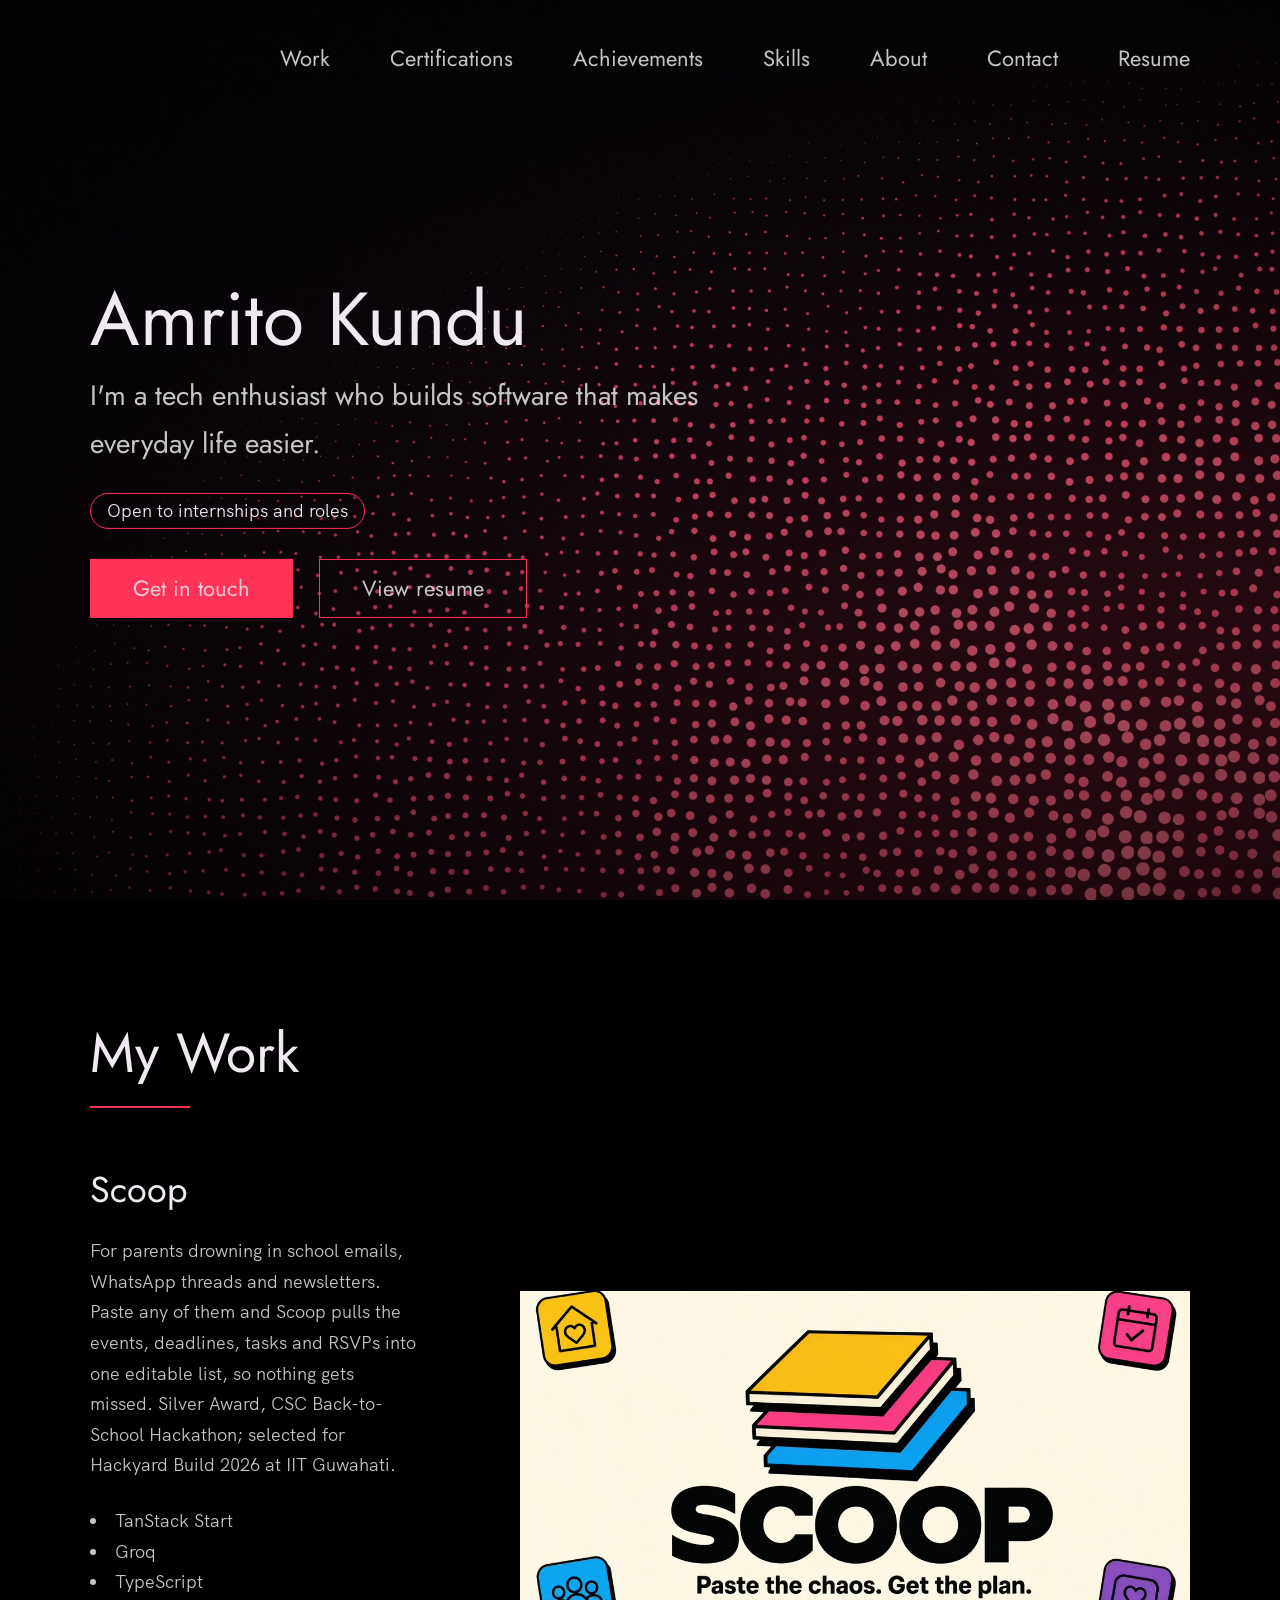
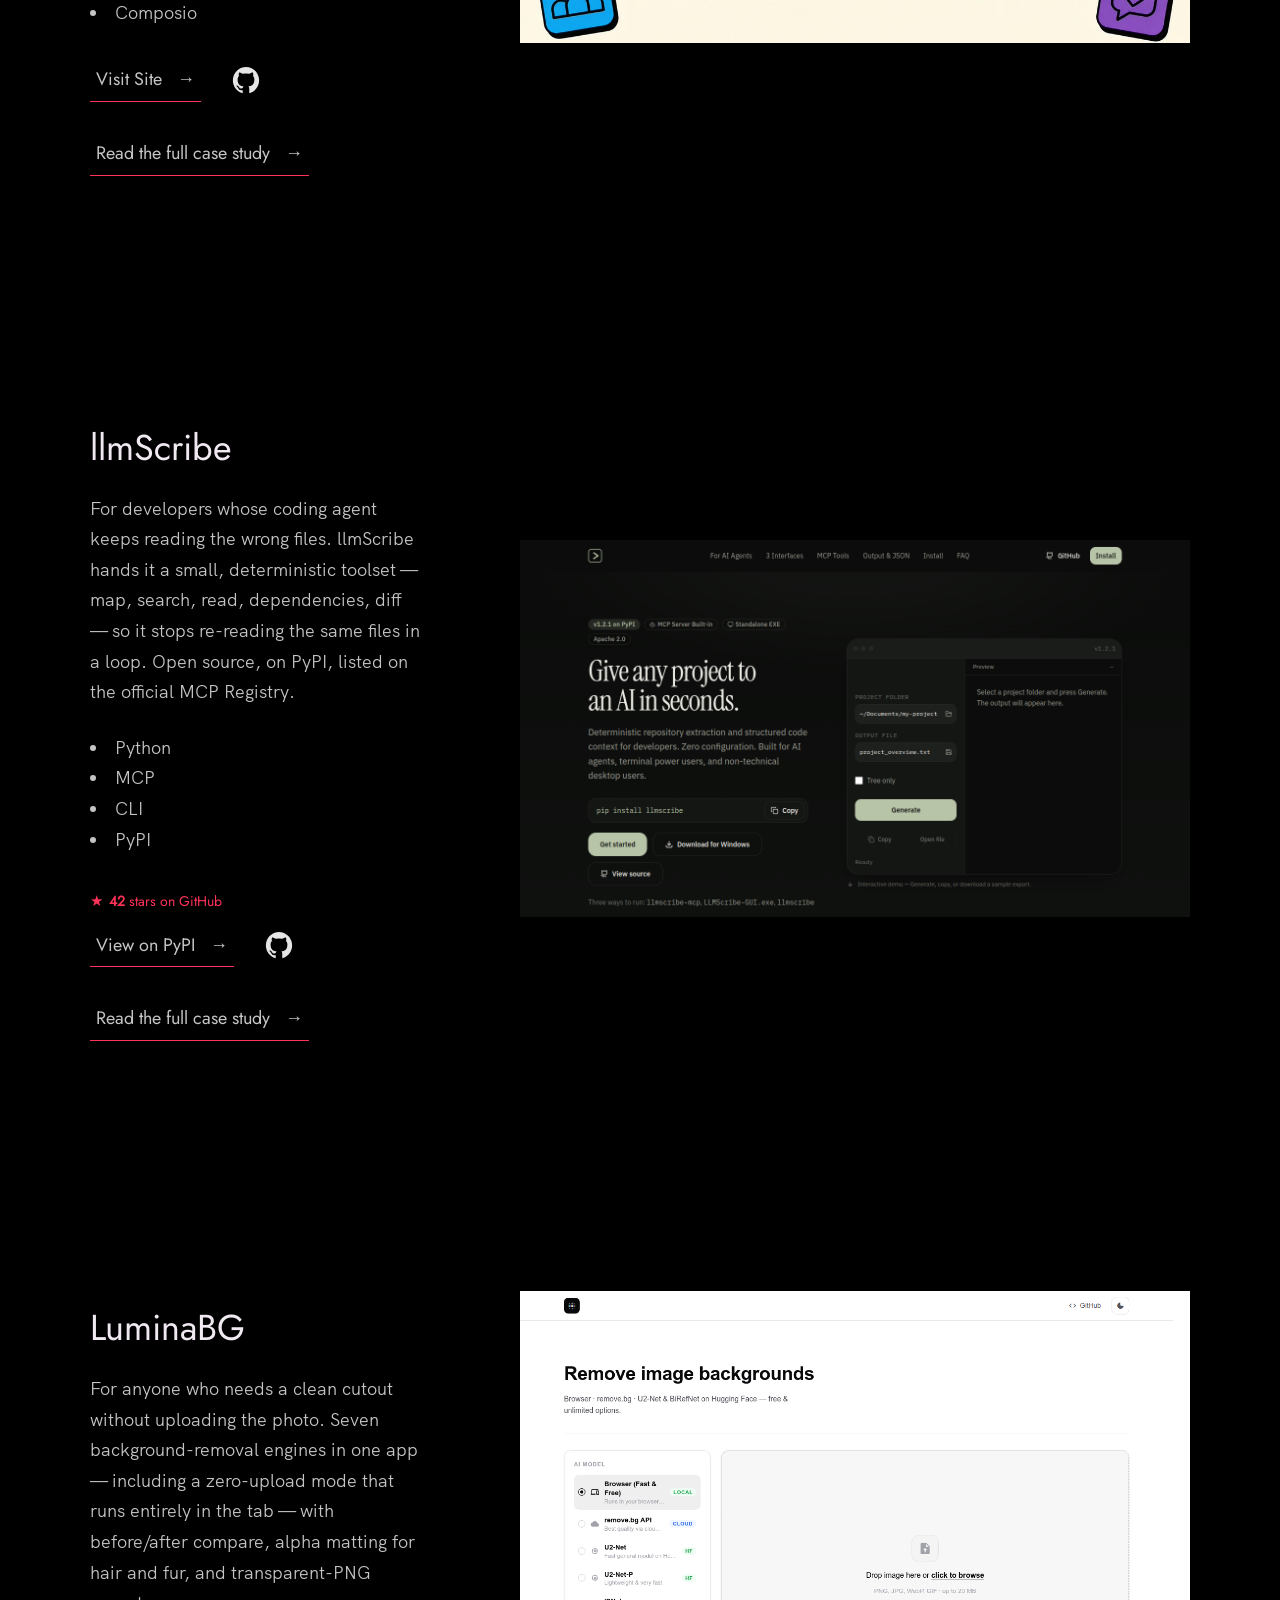
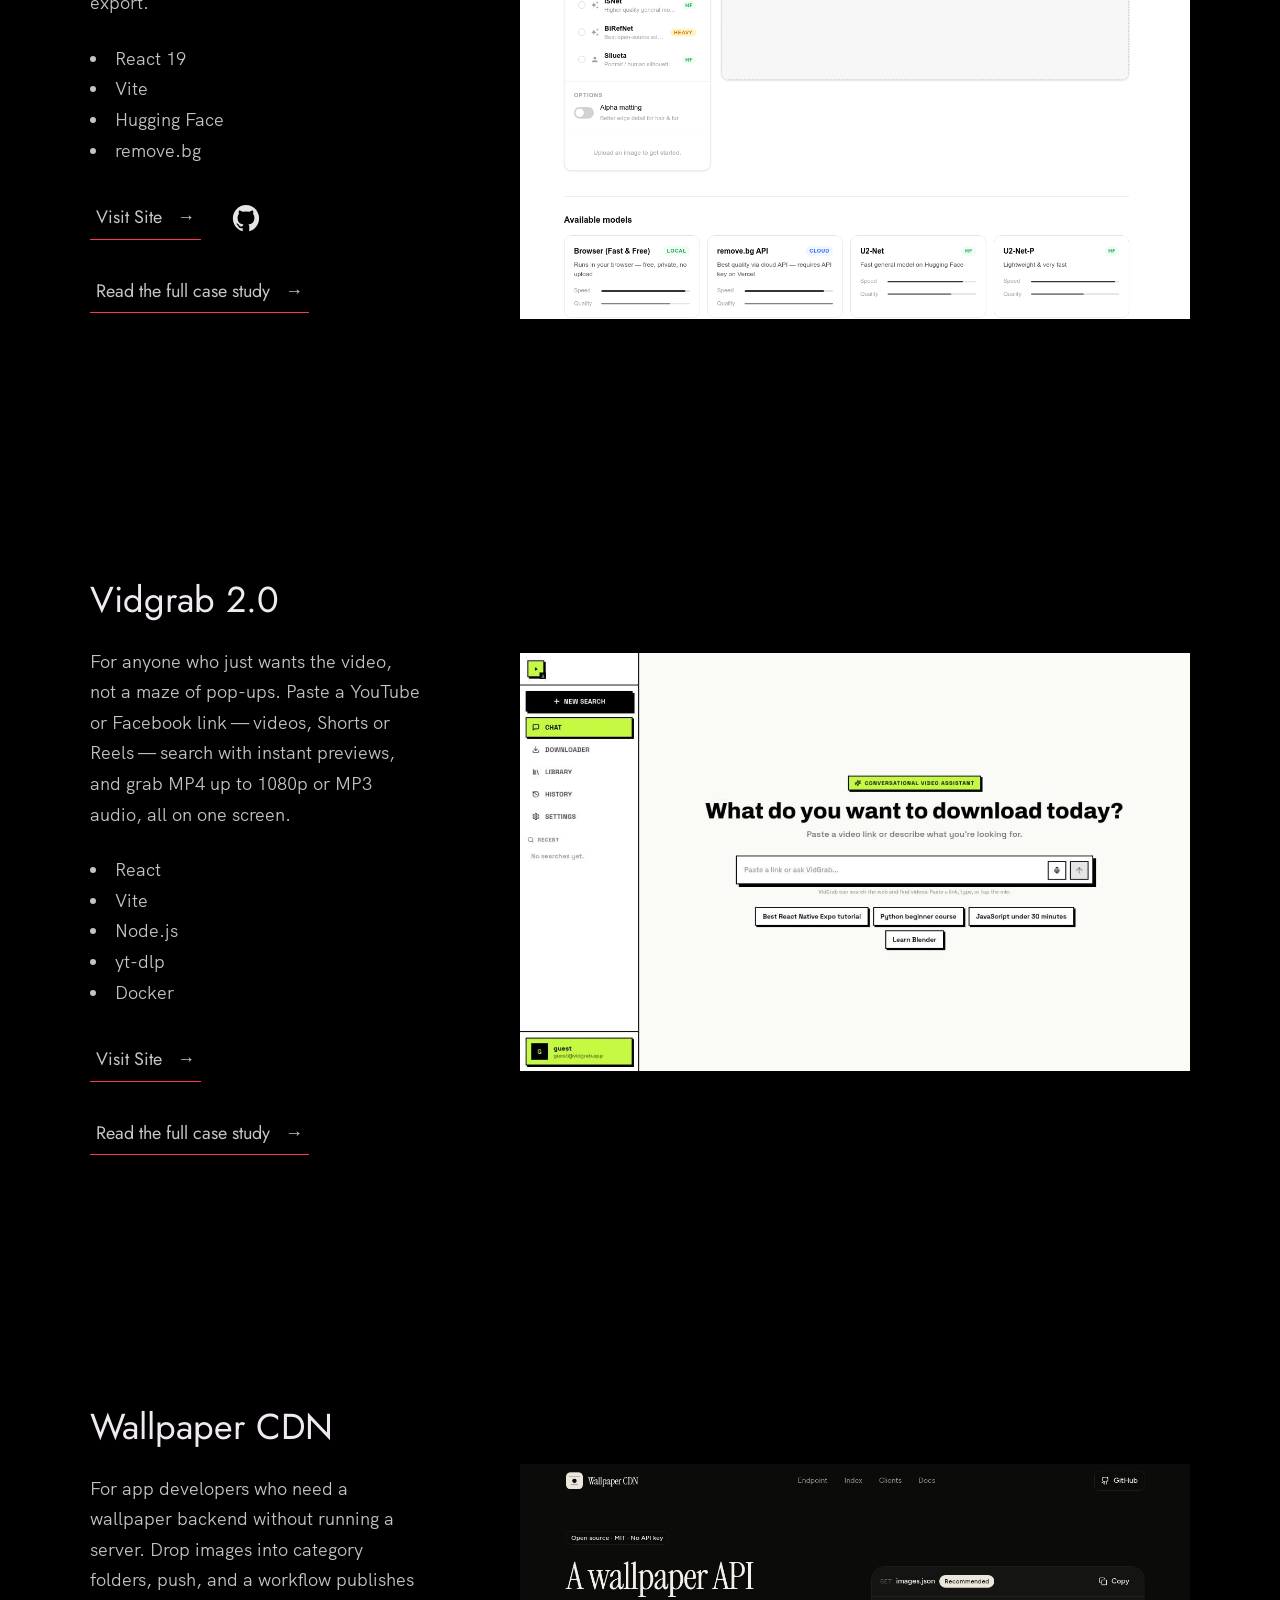
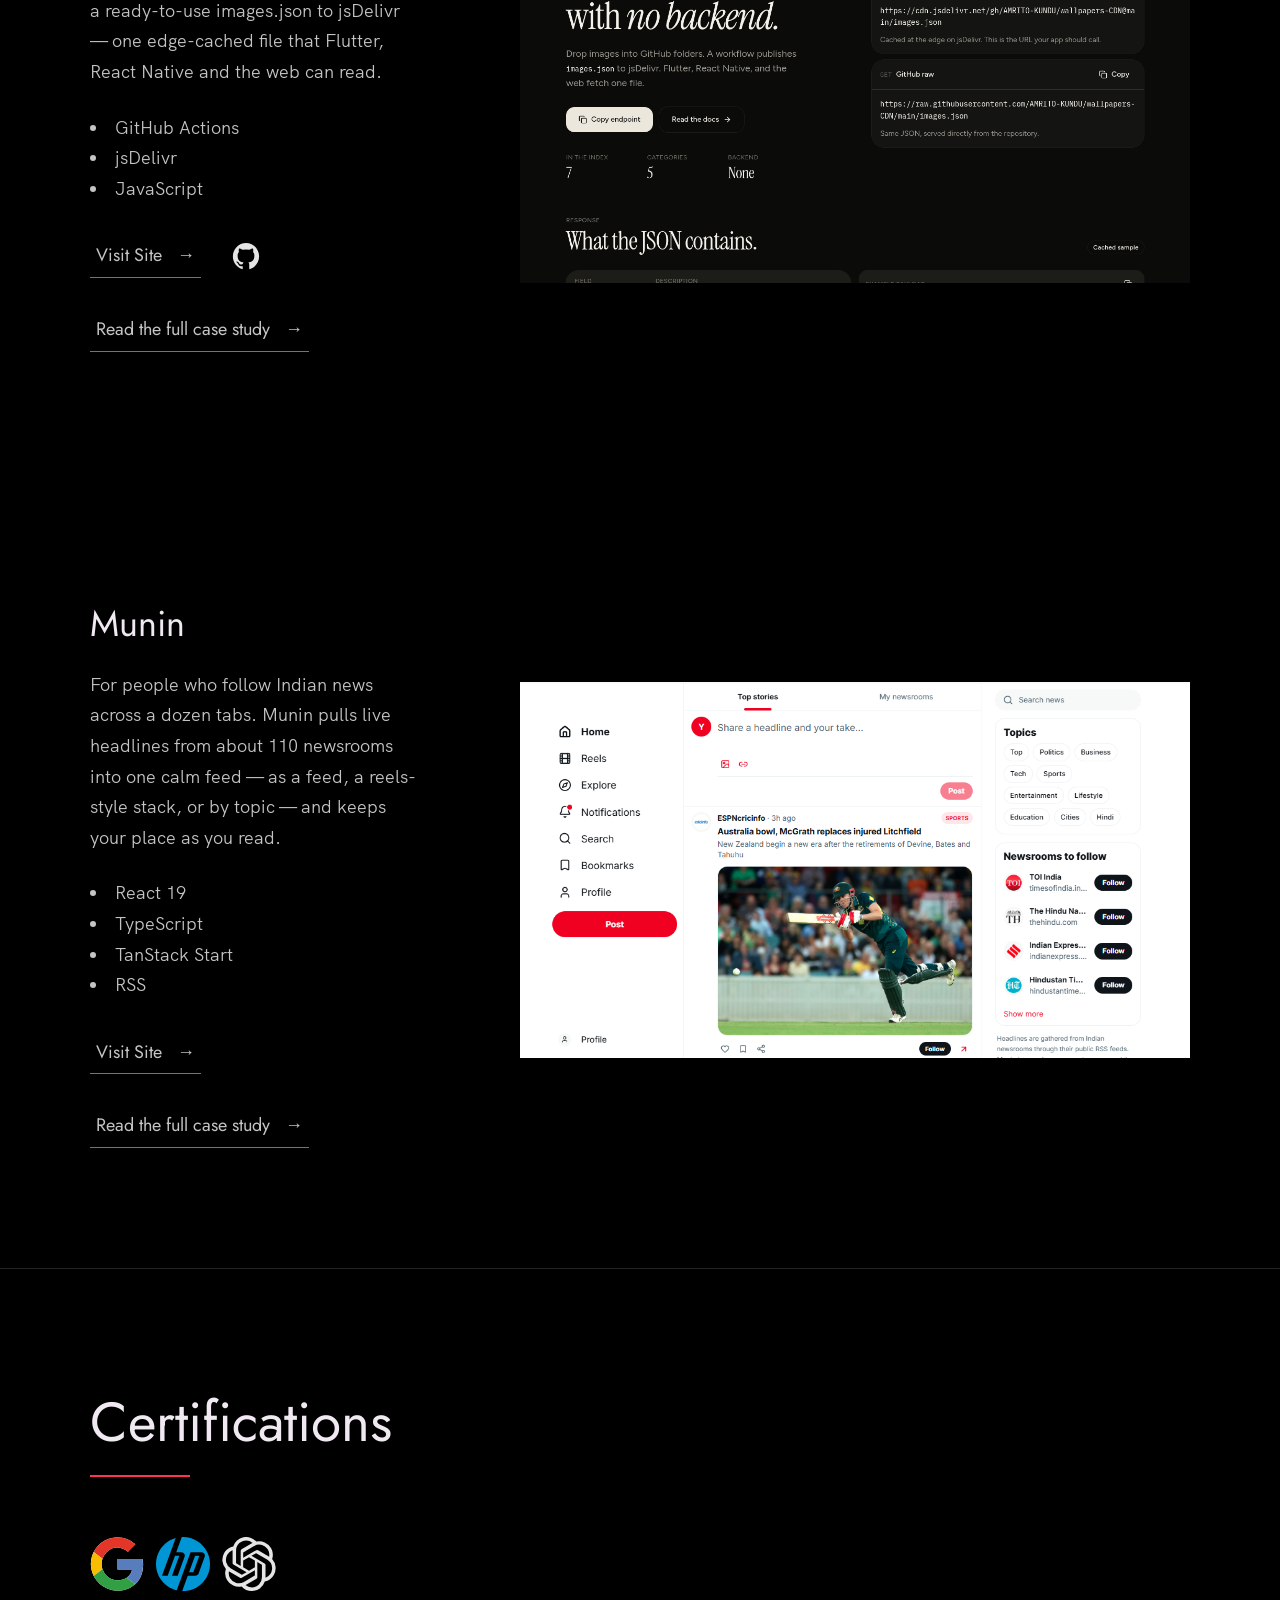
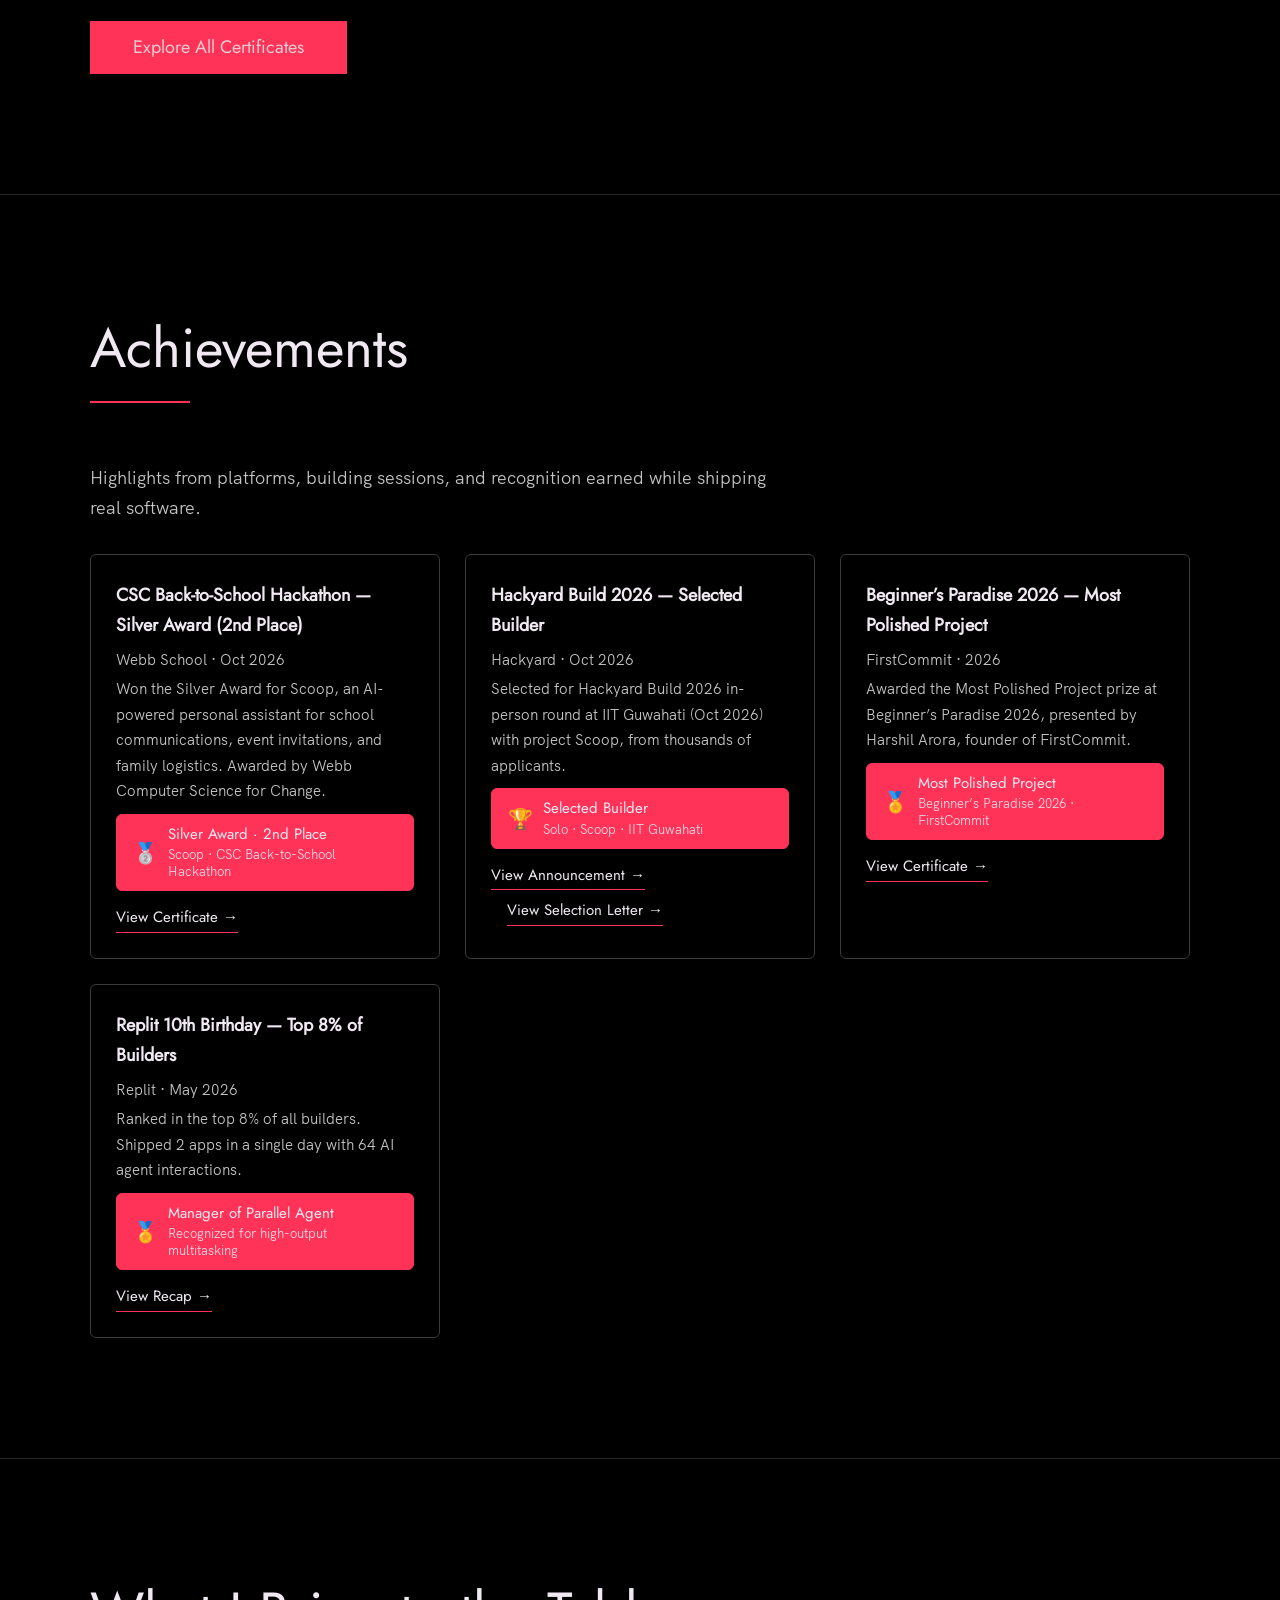
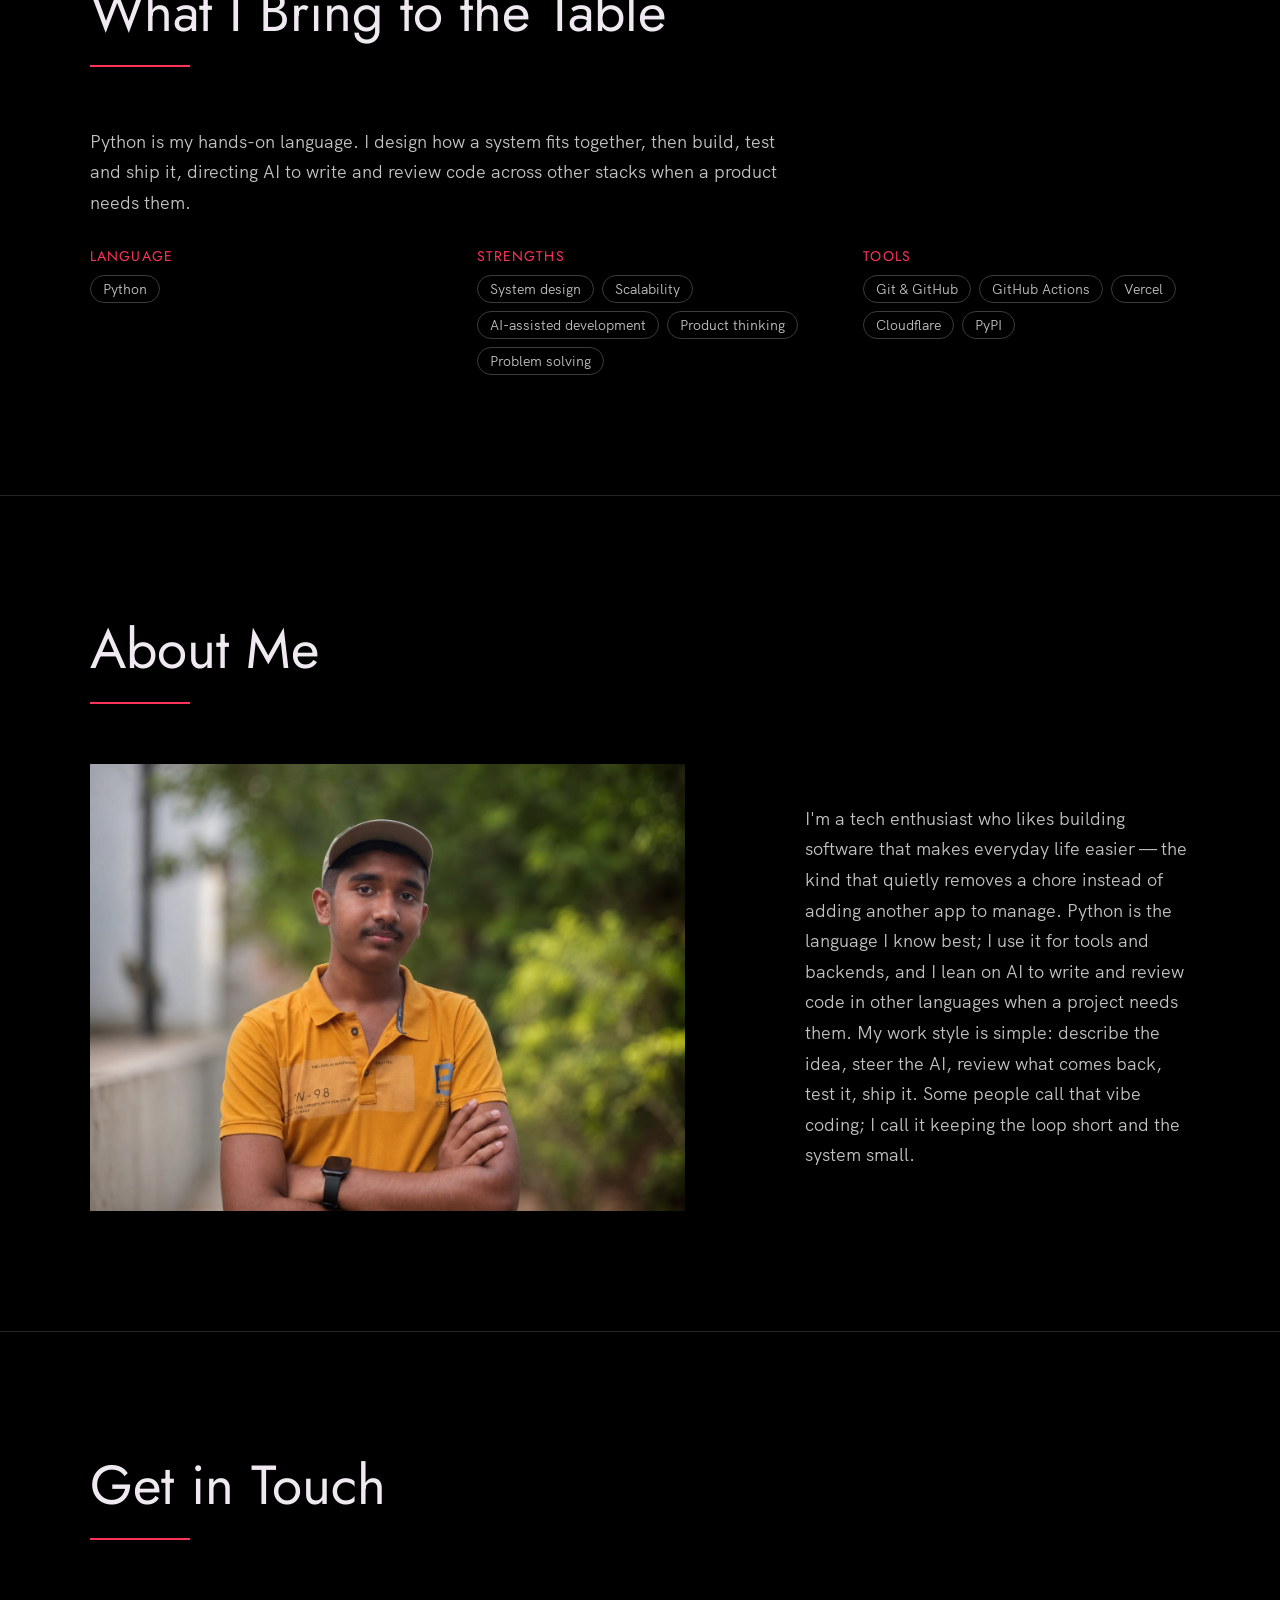
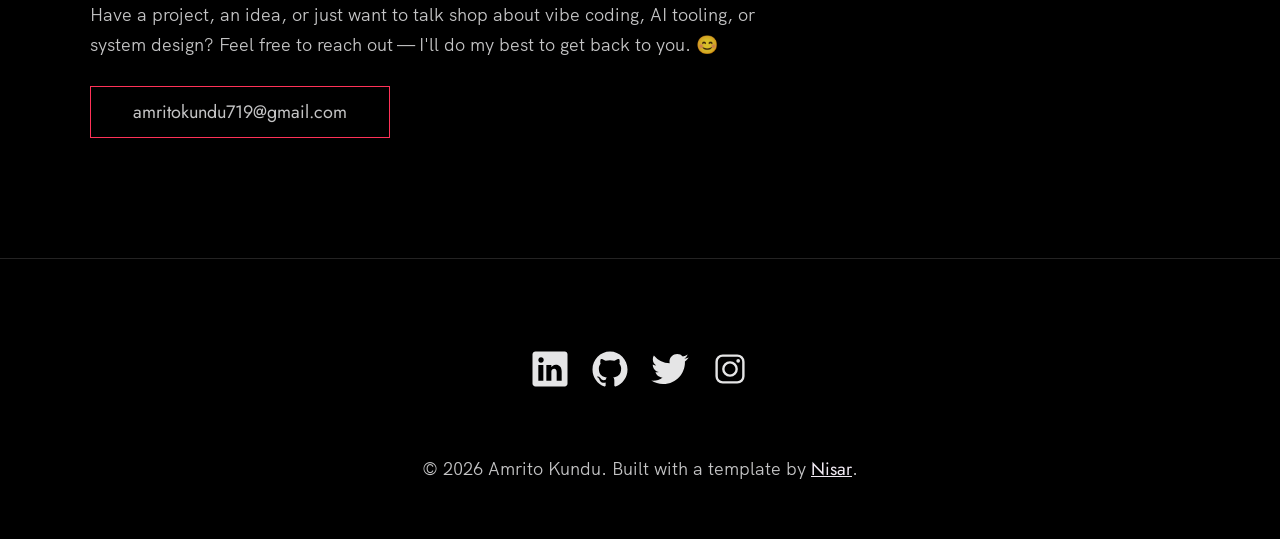
==== commit f2253b41: "Show live llmScribe stars; add LinkedIn to the resume" ====
--- a/web/index.html
+++ b/web/index.html
@@ -55,7 +55,7 @@
     "description": "AI product builder and AI-assisted developer building and shipping AI-powered products, primarily in Python.",
     "email": "mailto:amritokundu719@gmail.com",
     "sameAs": [
-      "https://www.linkedin.com/in/amrito-kundu-41715544a",
+      "https://www.linkedin.com/in/amrito-kundu",
       "https://github.com/AMRITO-KUNDU",
       "https://x.com/amritokundu719",
       "https://www.instagram.com/amritokundu719/"
@@ -94,7 +94,7 @@
             <a href="#contact" class="nav__link">Contact</a>
           </li>
           <li class="nav__item">
-            <a href="./assets/Resume.pdf?v=7" class="nav__link" target="_blank" rel="noopener noreferrer">Resume</a>
+            <a href="./assets/Resume.pdf?v=8" class="nav__link" target="_blank" rel="noopener noreferrer">Resume</a>
           </li>
         </ul>
       </nav>
@@ -113,7 +113,7 @@
         <p class="hero__availability">Open to internships and roles</p>
 
         <a href="#contact" class="btn btn--pink">Get in touch</a>
-        <a href="./assets/Resume.pdf?v=7" class="btn resume-btn" target="_blank" rel="noopener noreferrer">View resume</a>
+        <a href="./assets/Resume.pdf?v=8" class="btn resume-btn" target="_blank" rel="noopener noreferrer">View resume</a>
       </div>
     </div>
   </header>
@@ -202,6 +202,11 @@
                 <li>CLI</li>
                 <li>PyPI</li>
               </ul>
+
+              <p class="gh-stars" data-repo="AMRITO-KUNDU/llmscribe" data-fallback="42">
+                <span class="gh-stars__icon" aria-hidden="true">★</span>
+                <span><span class="gh-stars__count">42</span> stars on GitHub</span>
+              </p>
 
               <div class="work__links">
                 <a
@@ -758,7 +763,7 @@
 
         <li class="footer__social-link-item">
           <a
-            href="https://www.linkedin.com/in/amrito-kundu-41715544a"
+            href="https://www.linkedin.com/in/amrito-kundu"
             title="Link to LinkedIn Profile"
             target="_blank"
             rel="noopener noreferrer"
@@ -844,6 +849,7 @@
 
 
   <script src="./index.js"></script>
+  <script src="./stars.js"></script>
 
 </body>
 
--- a/web/index.css
+++ b/web/index.css
@@ -1038,3 +1038,26 @@
         margin-top: var(--gutter-small);
     }
 }
+
+
+/* ----- Live GitHub star count ----- */
+
+.gh-stars {
+    display: inline-flex;
+    align-items: center;
+    gap: .6rem;
+    margin: 0 0 1.2rem;
+    font-family: 'Jost', sans-serif;
+    font-size: 1.4rem;
+    line-height: 1.4;
+    color: var(--pink);
+}
+
+.gh-stars__icon {
+    font-size: 1.5rem;
+    line-height: 1;
+}
+
+.gh-stars__count {
+    font-weight: 700;
+}
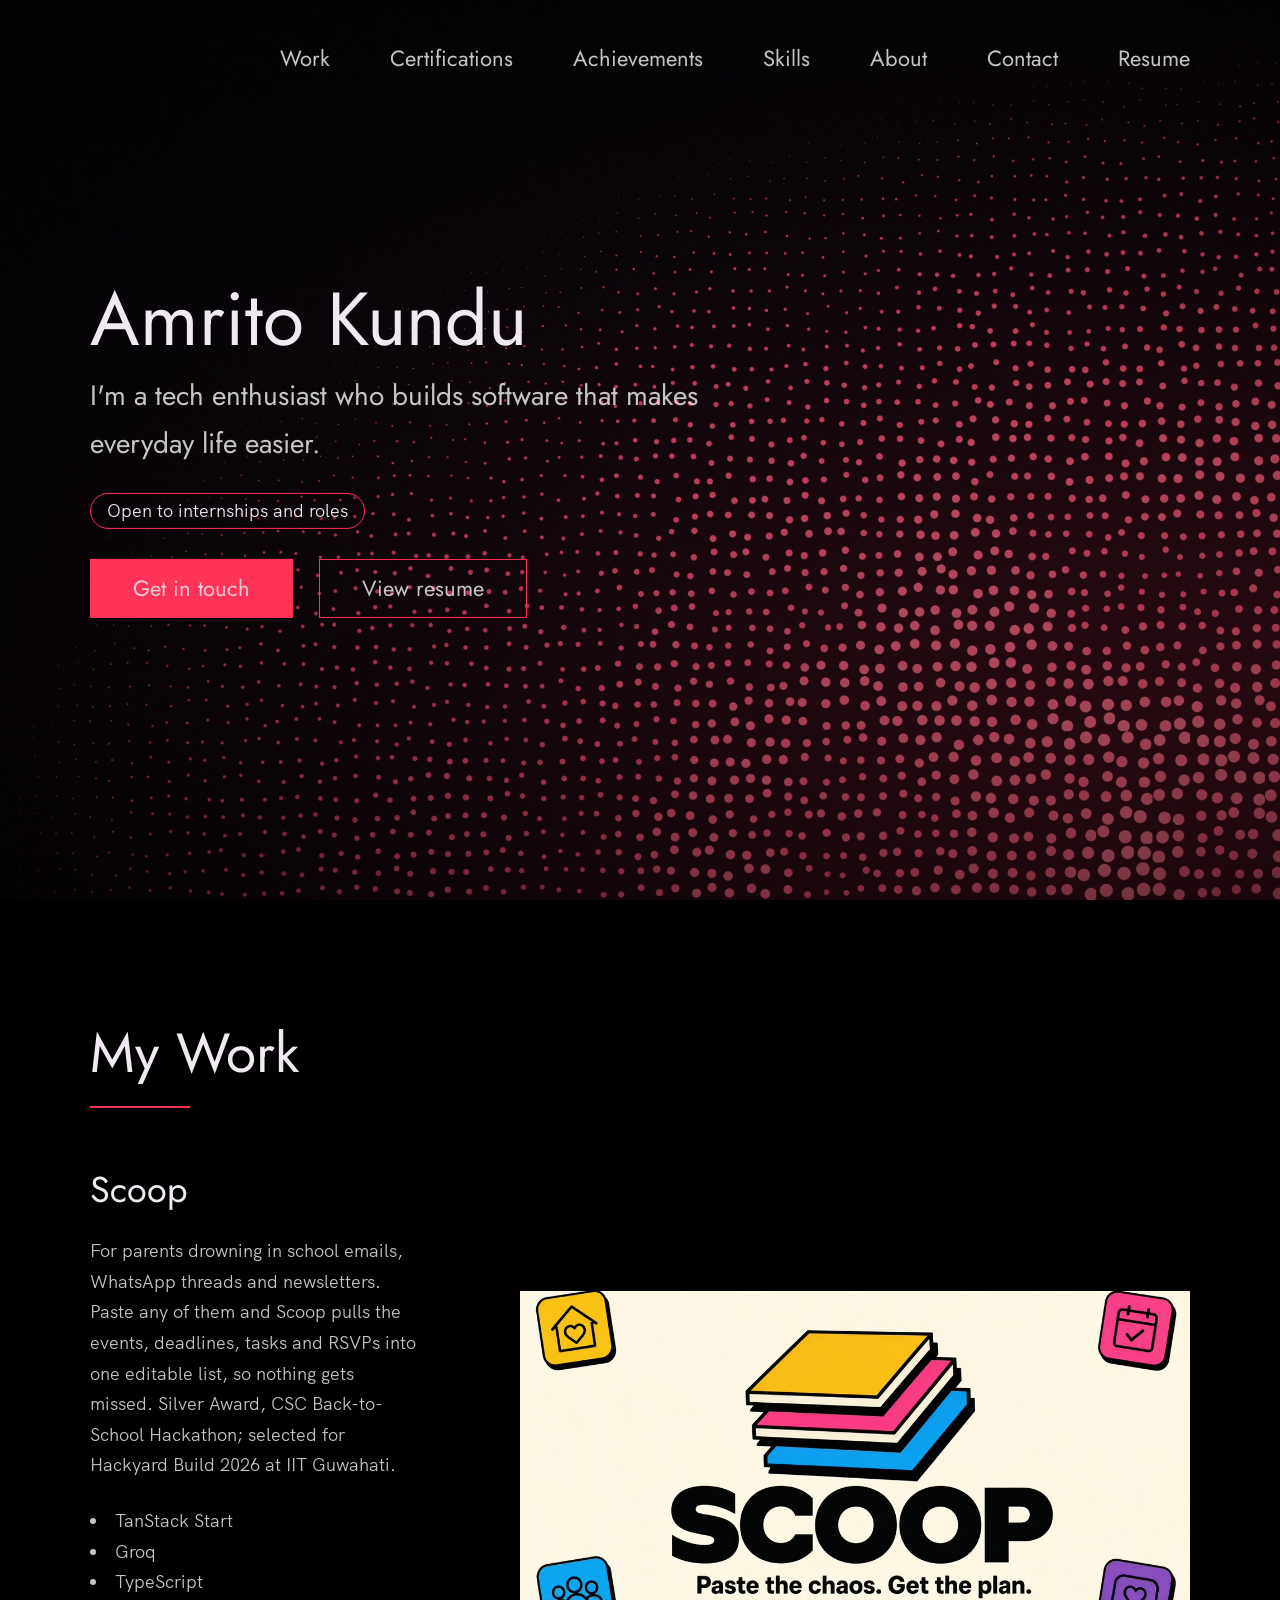
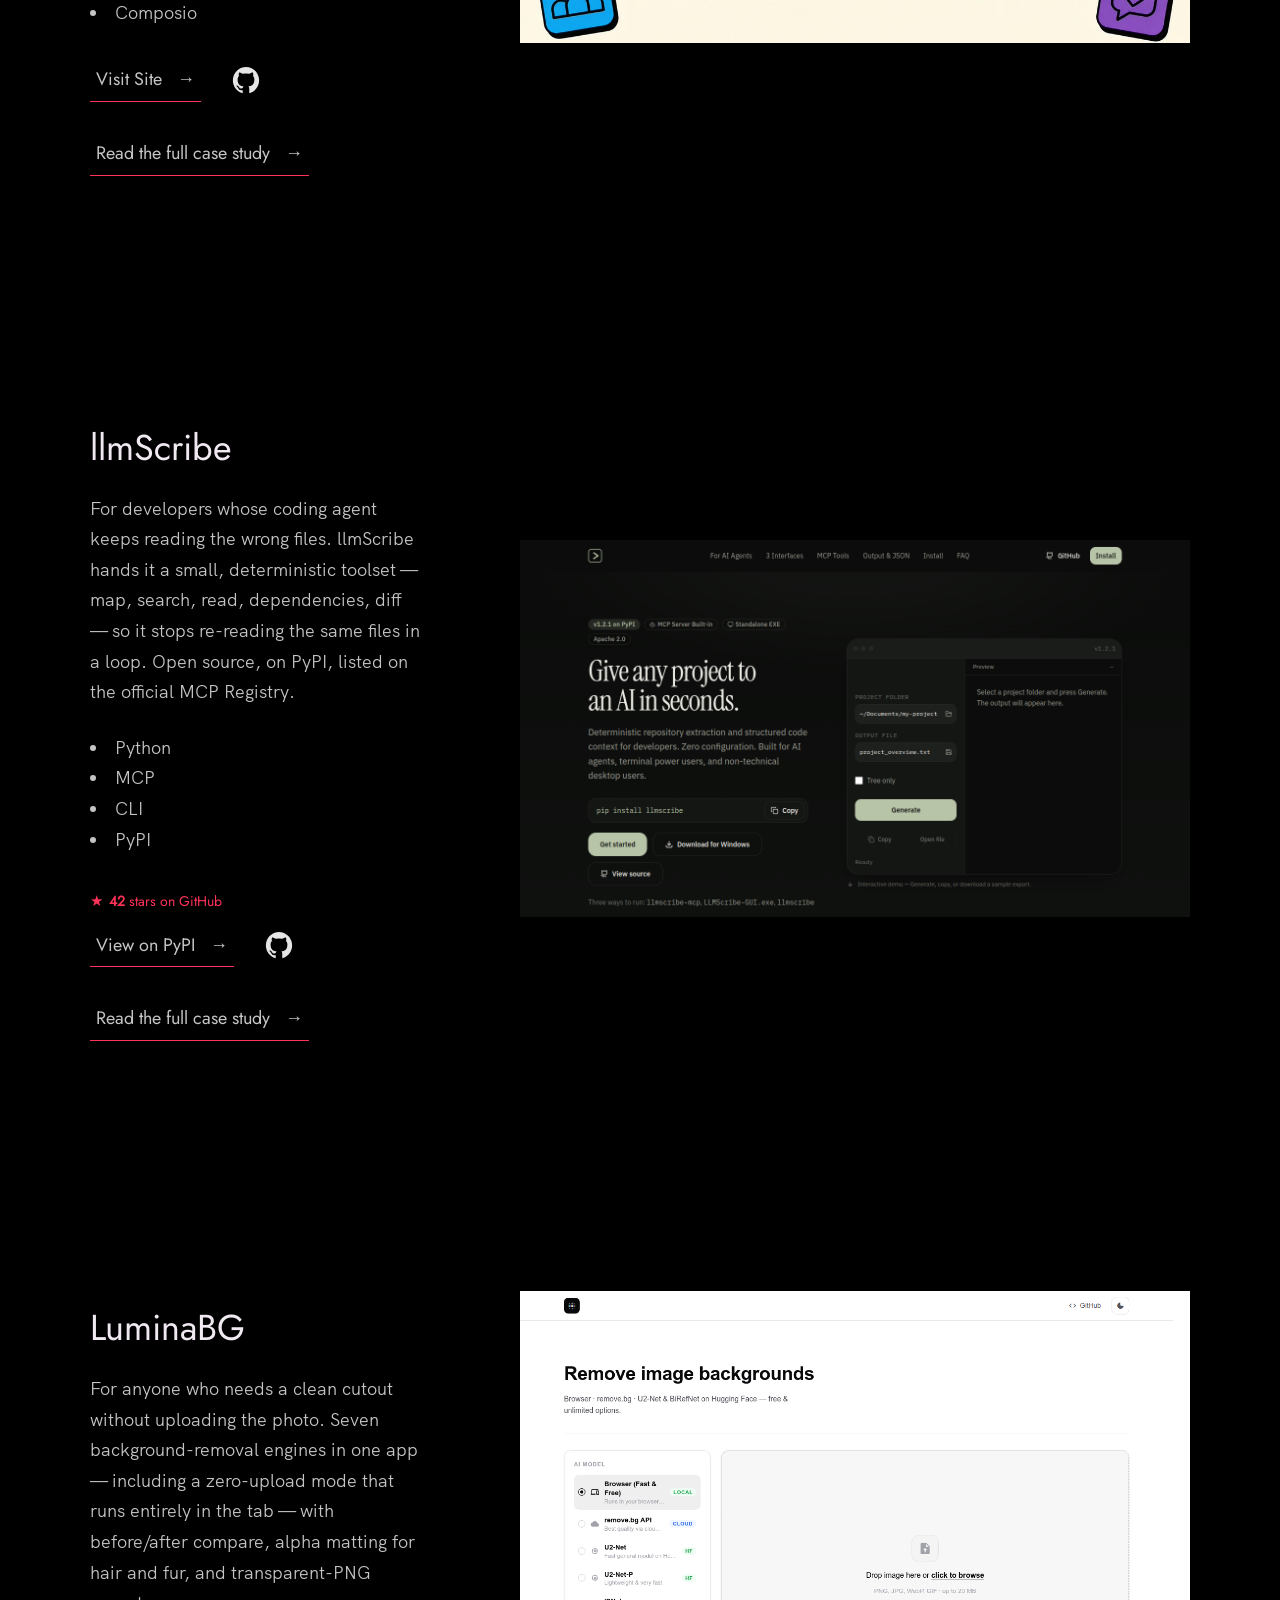
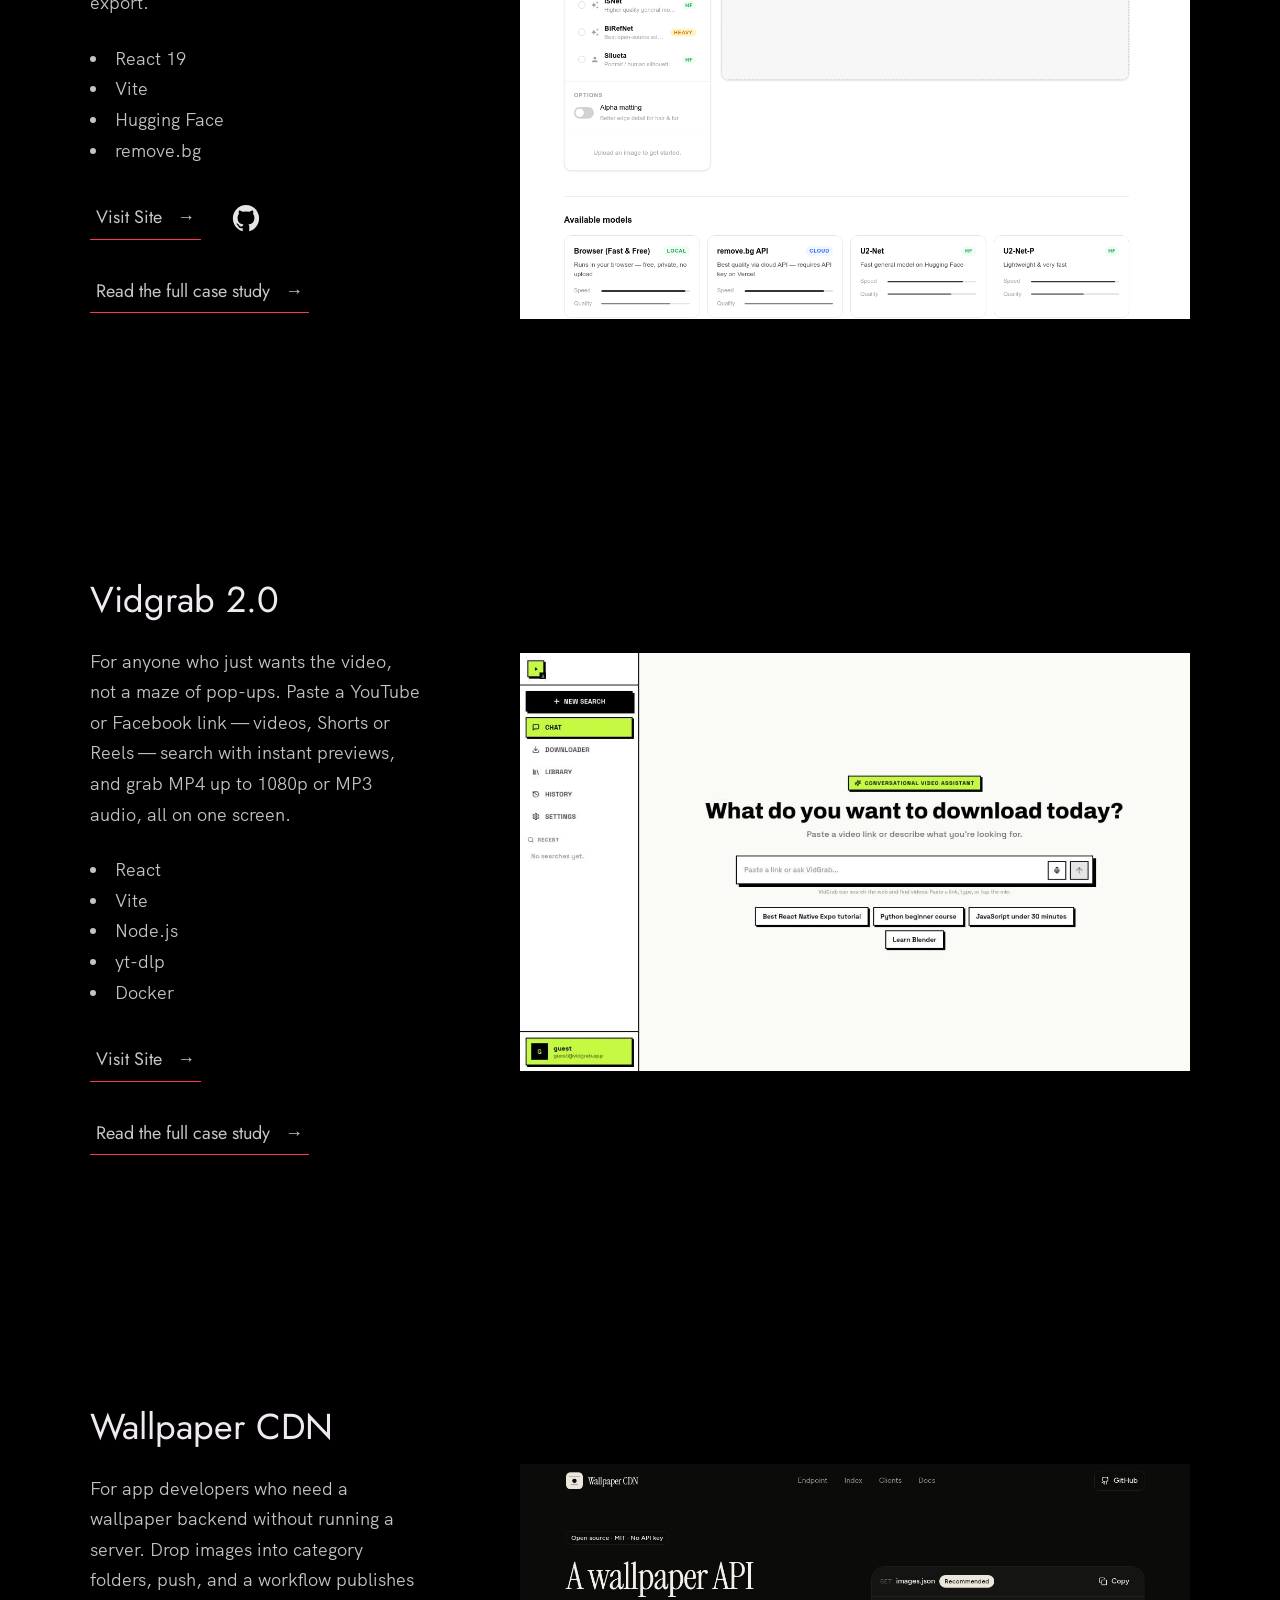
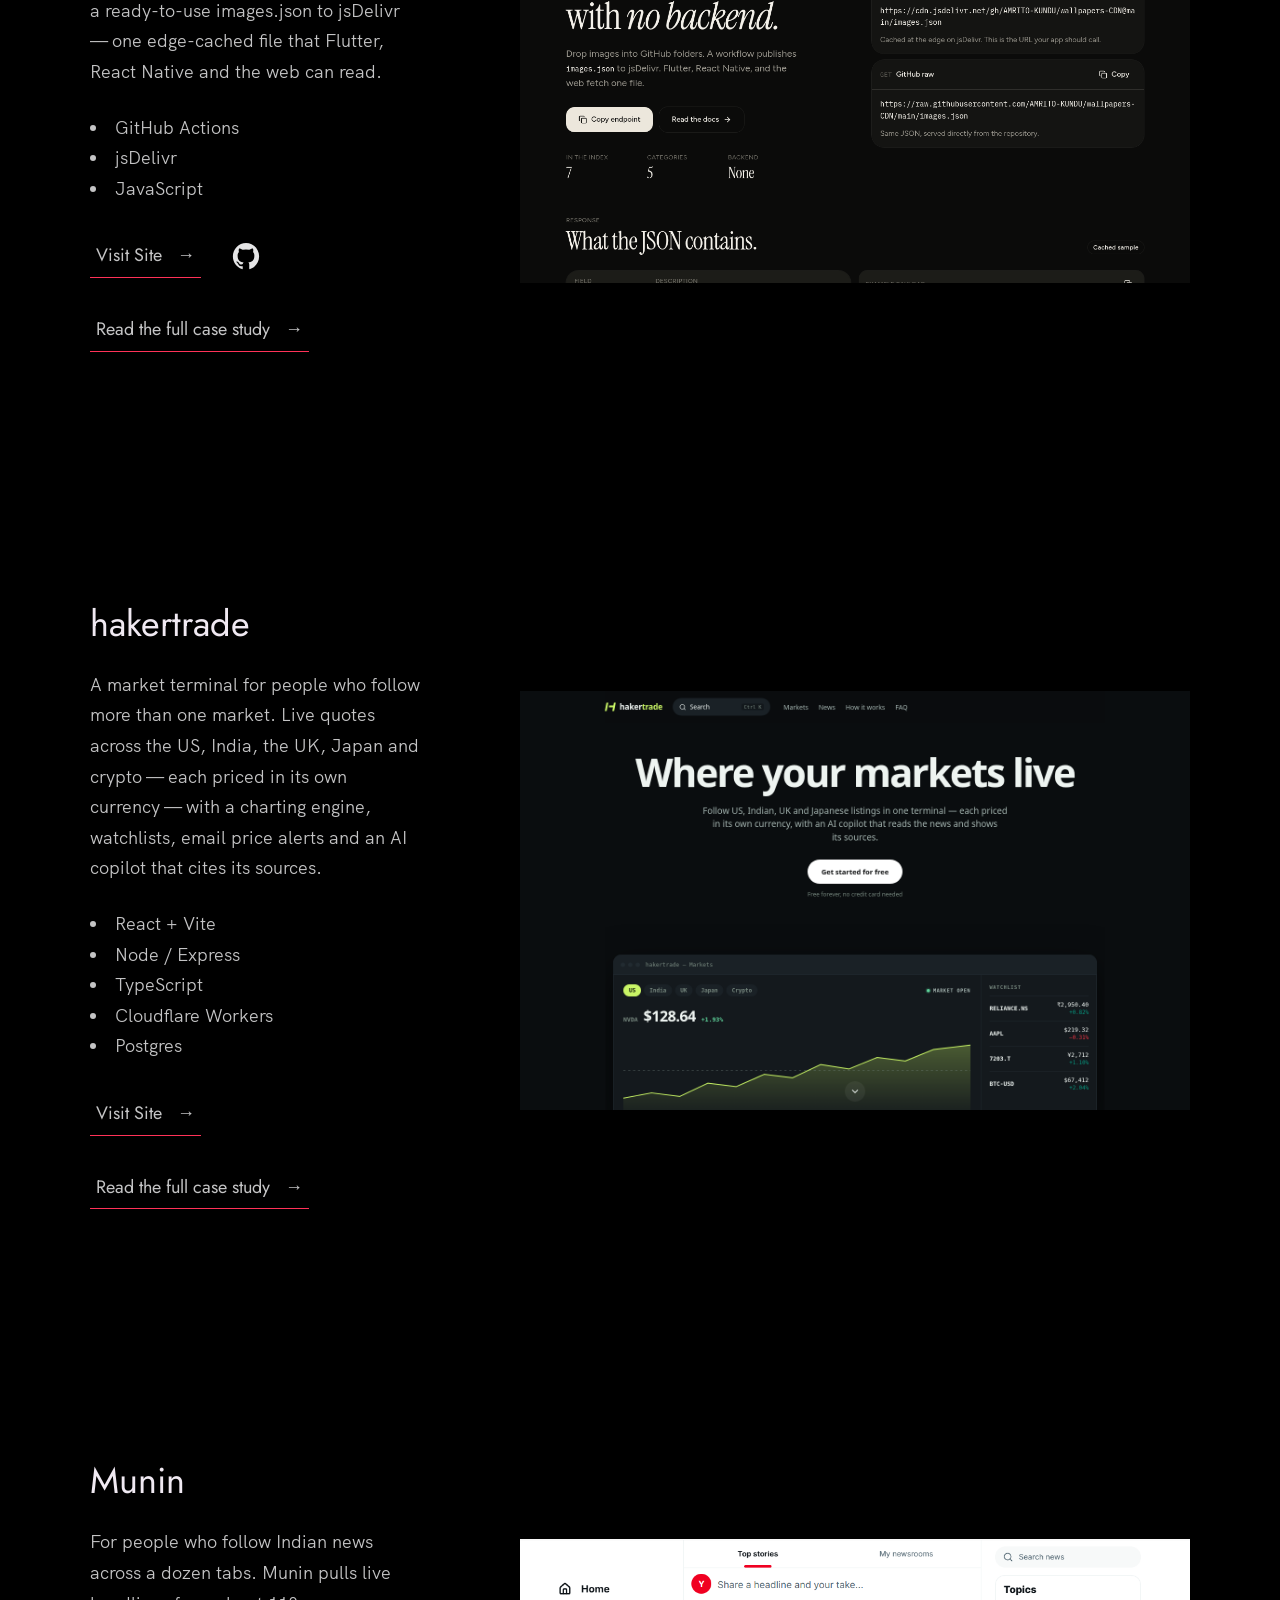
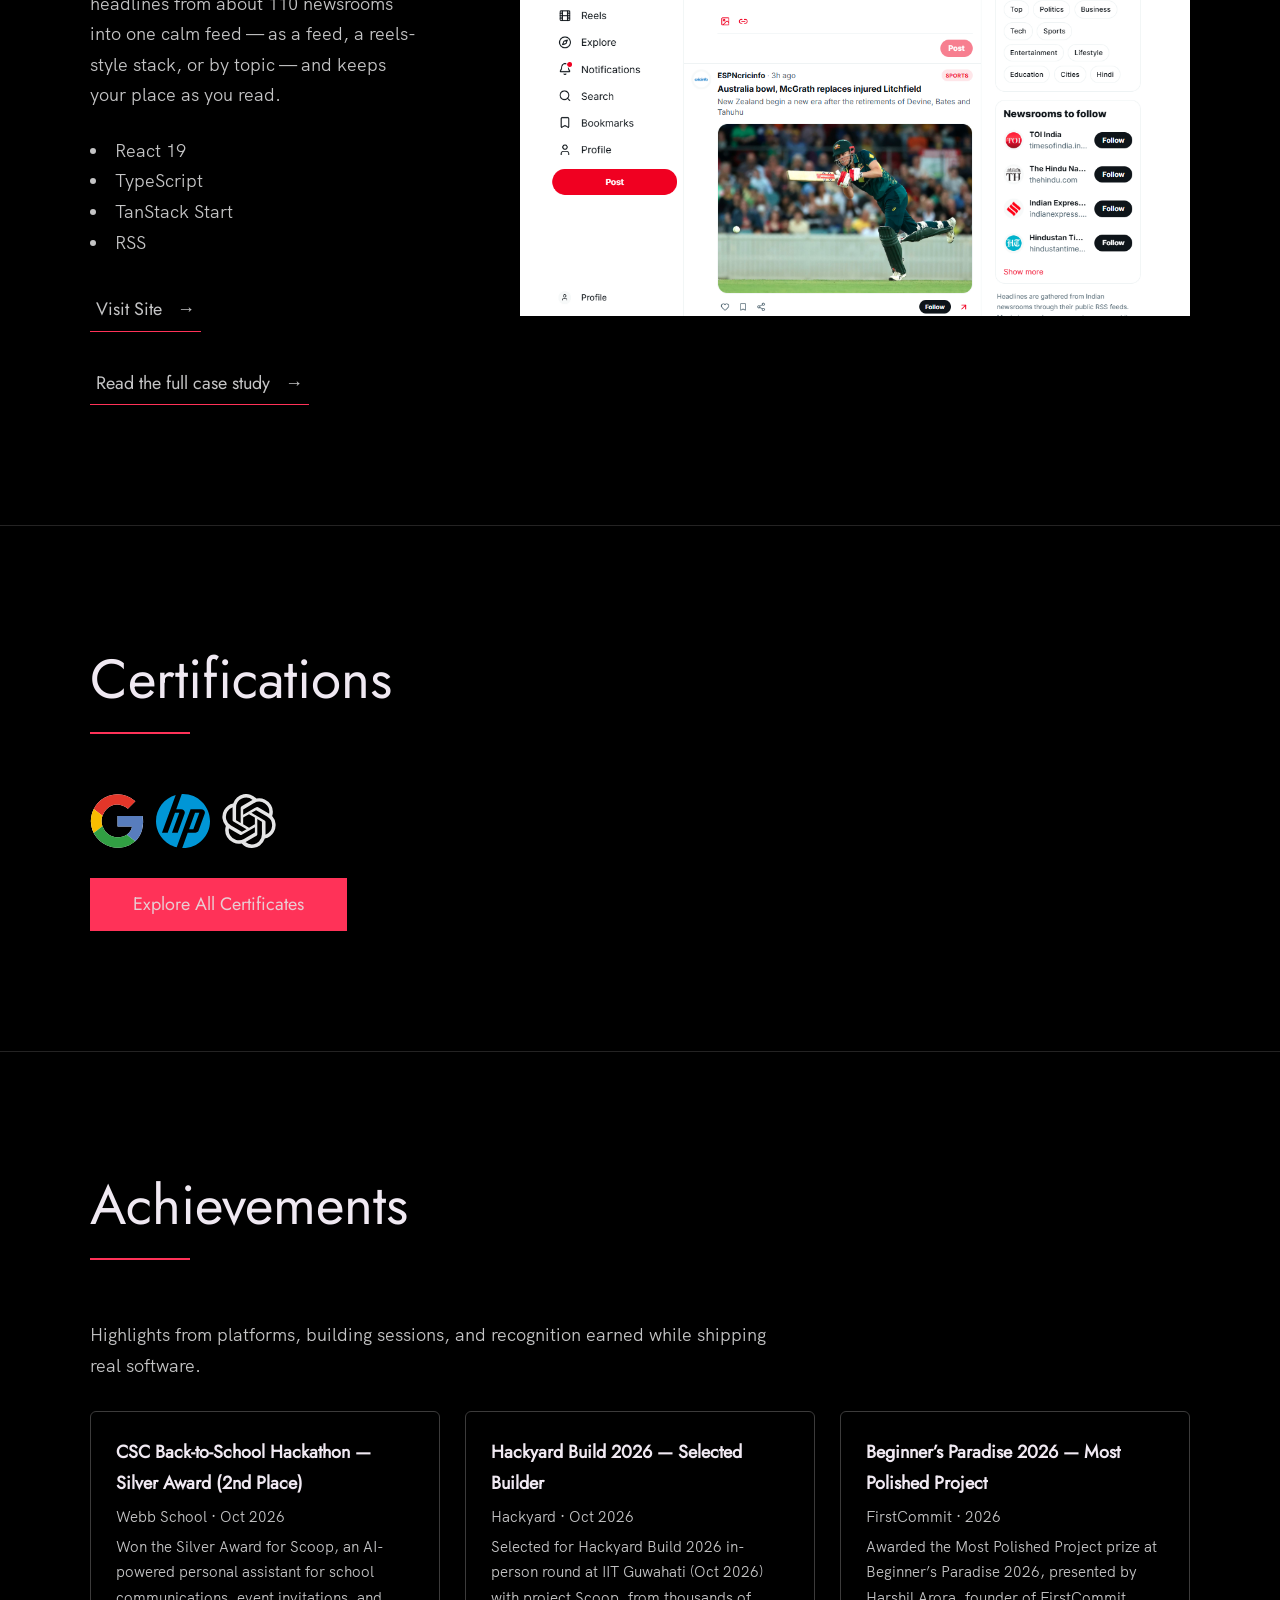
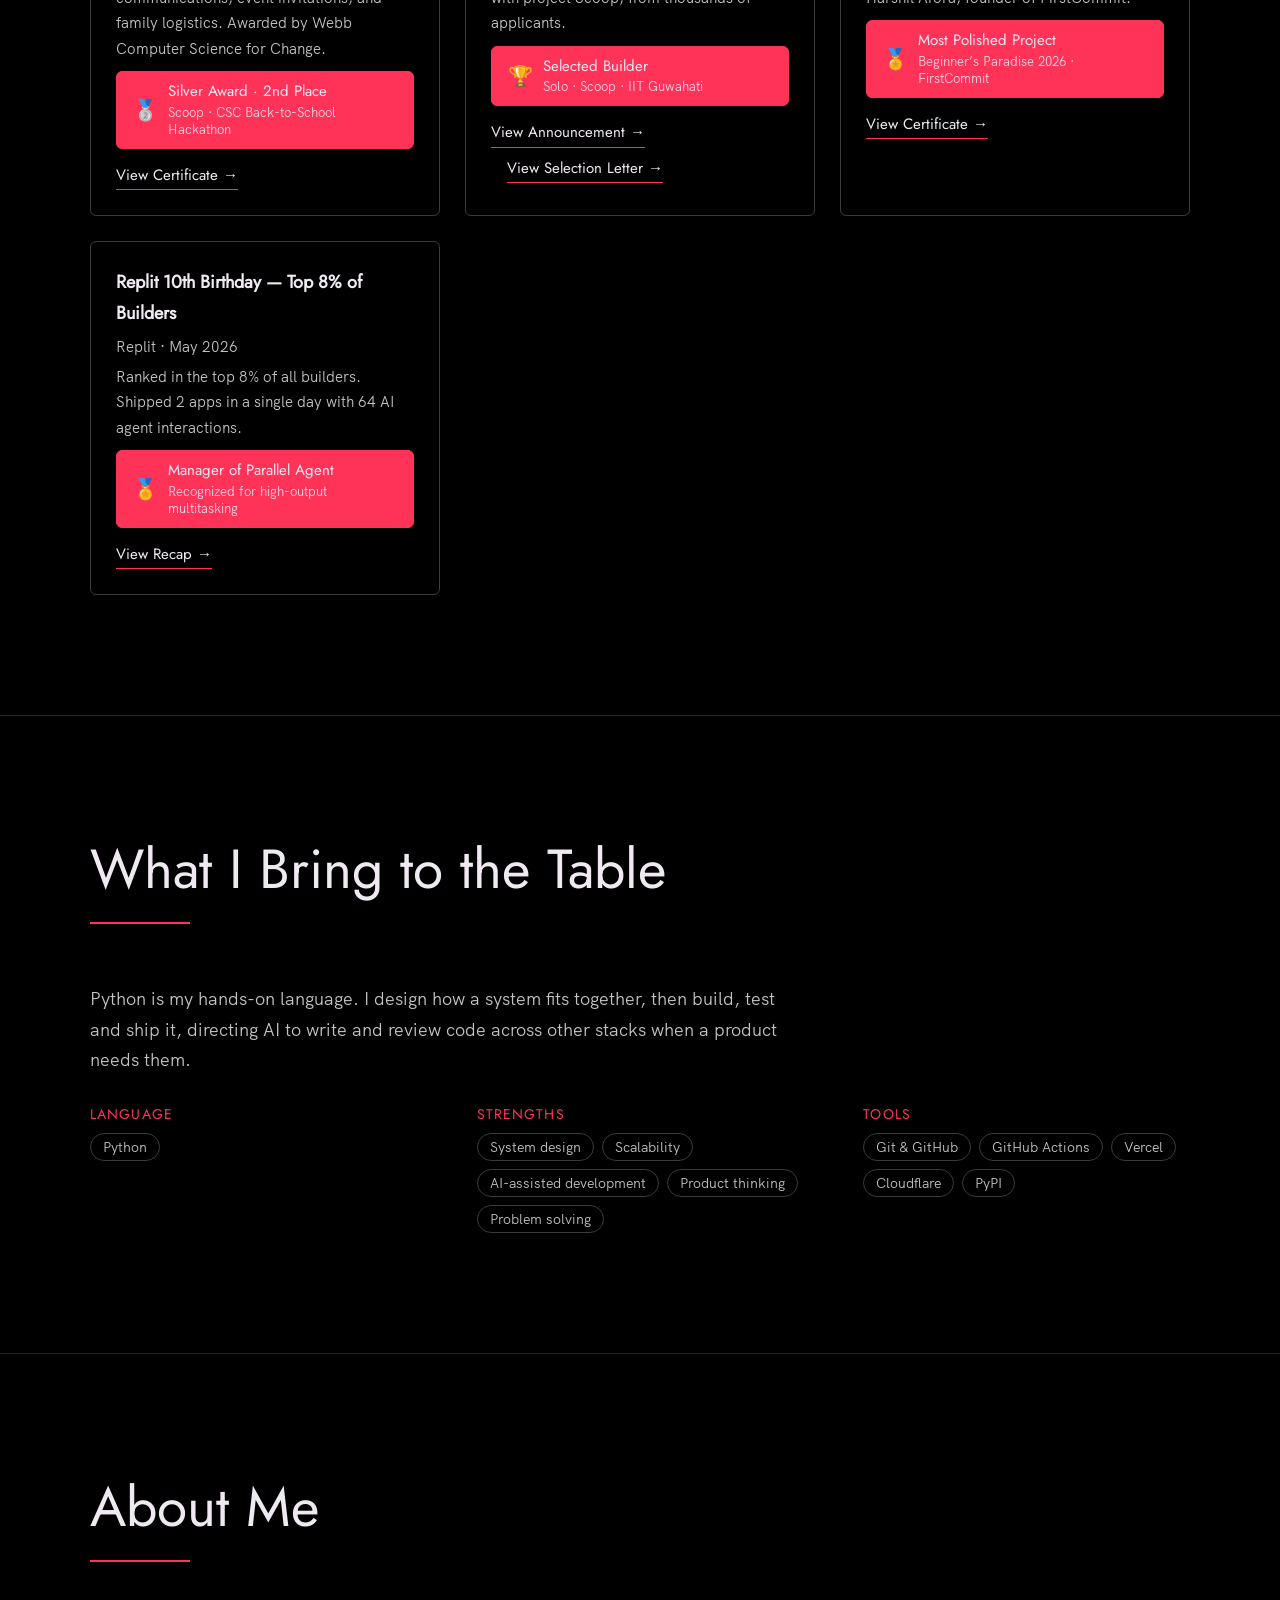
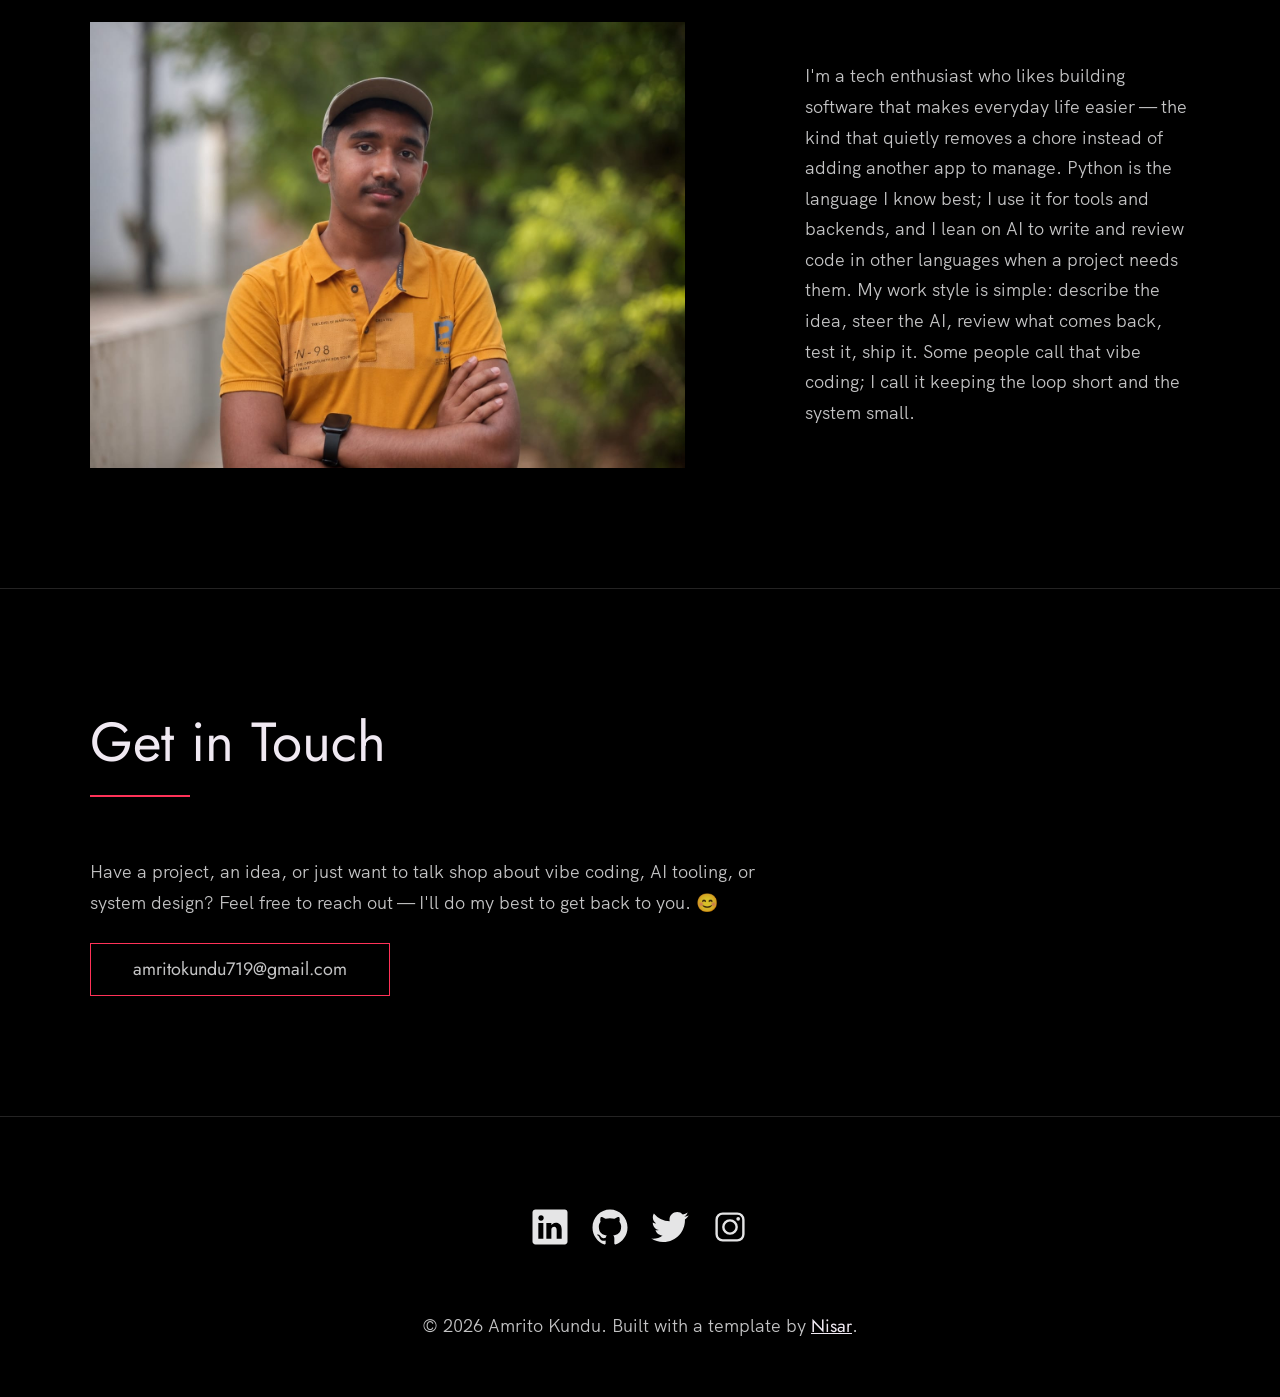
==== commit 62cd6bab: "feat: add hakertrade to the portfolio and the resume PORTFOLIO. A work card at the top of the list, " ====
--- a/web/index.html
+++ b/web/index.html
@@ -411,6 +411,52 @@
           </div>
 
 
+
+          <!-- hakertrade -->
+
+          <div class="work__box">
+            <div class="work__text">
+              <h3>hakertrade</h3>
+
+              <p>
+                A market terminal for people who follow more than one market. Live quotes across the US, India, the UK, Japan and crypto &mdash; each priced in its own currency &mdash; with a charting engine, watchlists, email price alerts and an AI copilot that cites its sources.
+              </p>
+
+              <ul class="work__list">
+                <li>React + Vite</li>
+                <li>Node / Express</li>
+                <li>TypeScript</li>
+                <li>Cloudflare Workers</li>
+                <li>Postgres</li>
+              </ul>
+
+              <div class="work__links">
+                <a
+                  href="https://hakertrade.vercel.app"
+                  target="_blank"
+                  rel="noopener noreferrer"
+                  class="link__text"
+                >
+                  Visit Site <span>&rarr;</span>
+                </a>
+              </div>
+              <a
+                href="./work/hakertrade.html"
+                class="link__text work__casestudy"
+              >
+                Read the full case study <span>&rarr;</span>
+              </a>
+            </div>
+
+            <div class="work__image-box">
+              <img
+                src="./assets/project-7.png"
+                class="work__image"
+                alt="hakertrade market terminal"
+              />
+            </div>
+          </div>
+
           <!-- Munin -->
 
           <div class="work__box">
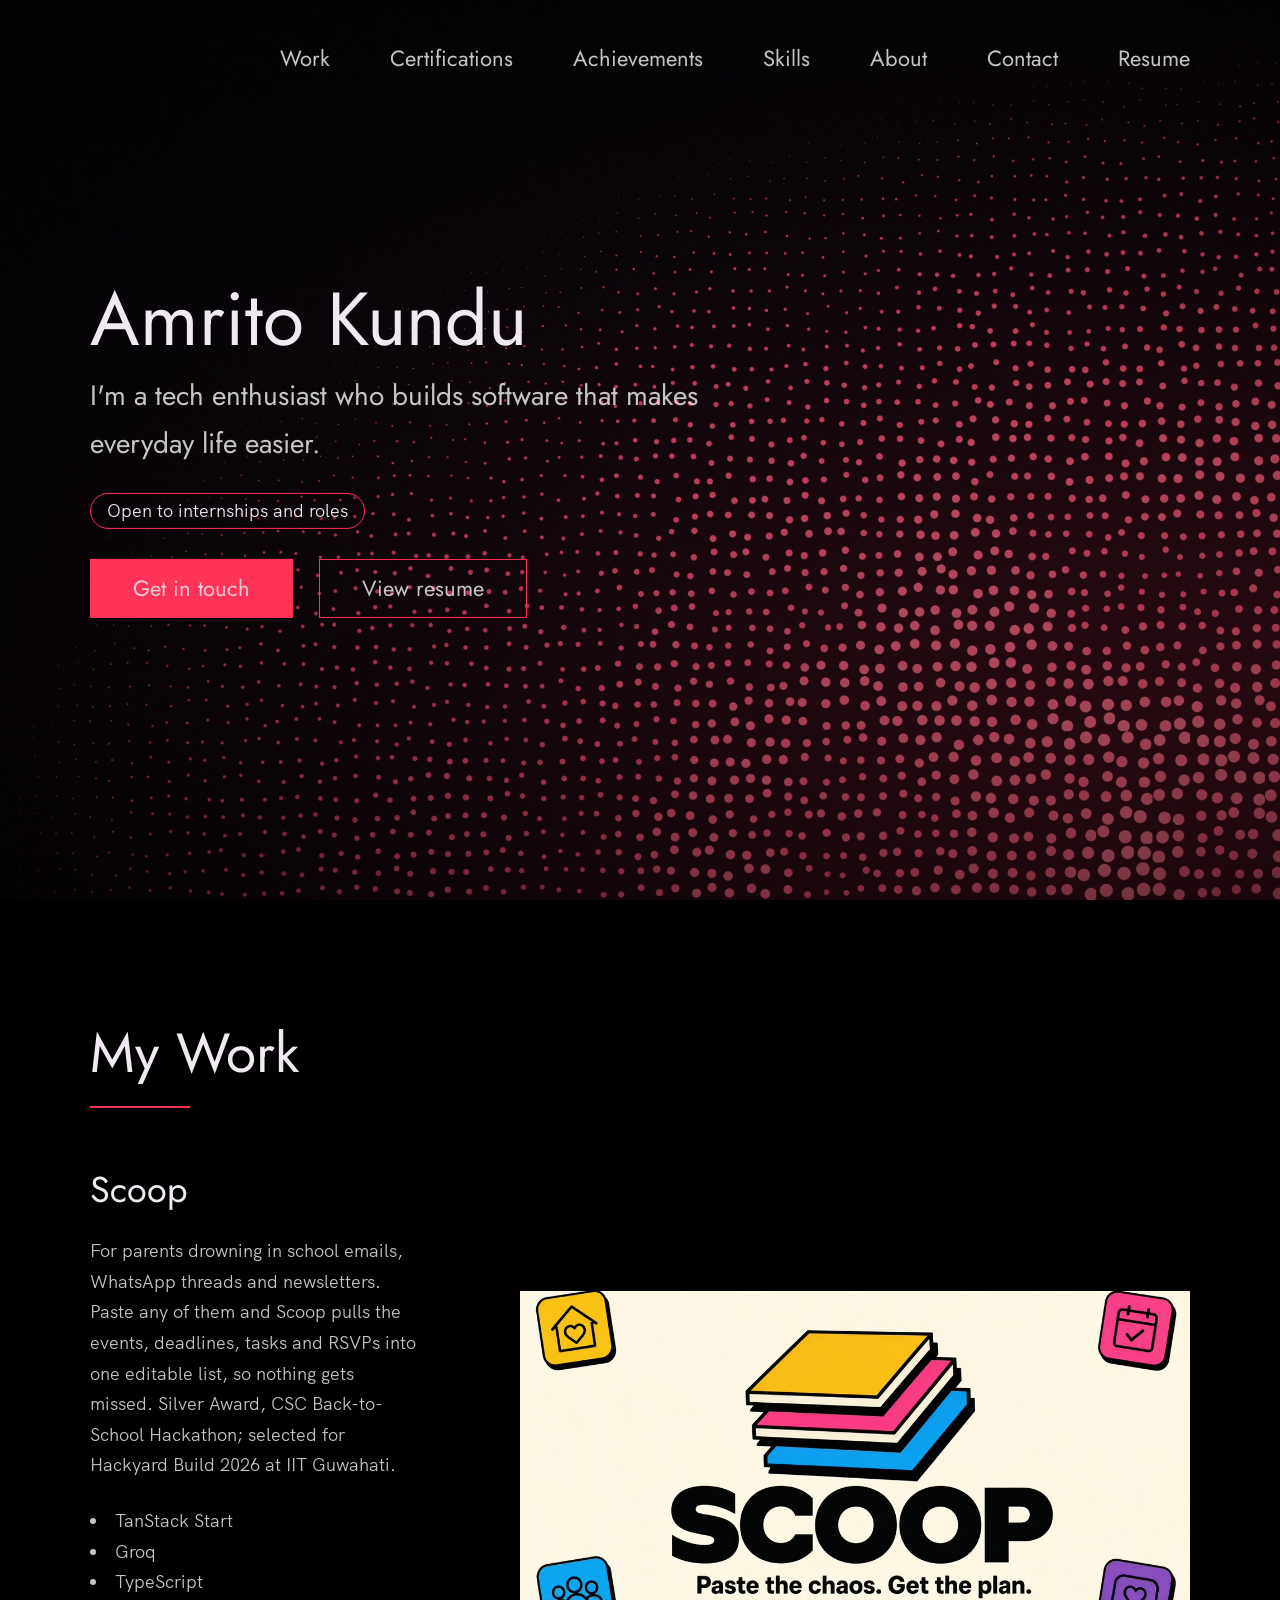
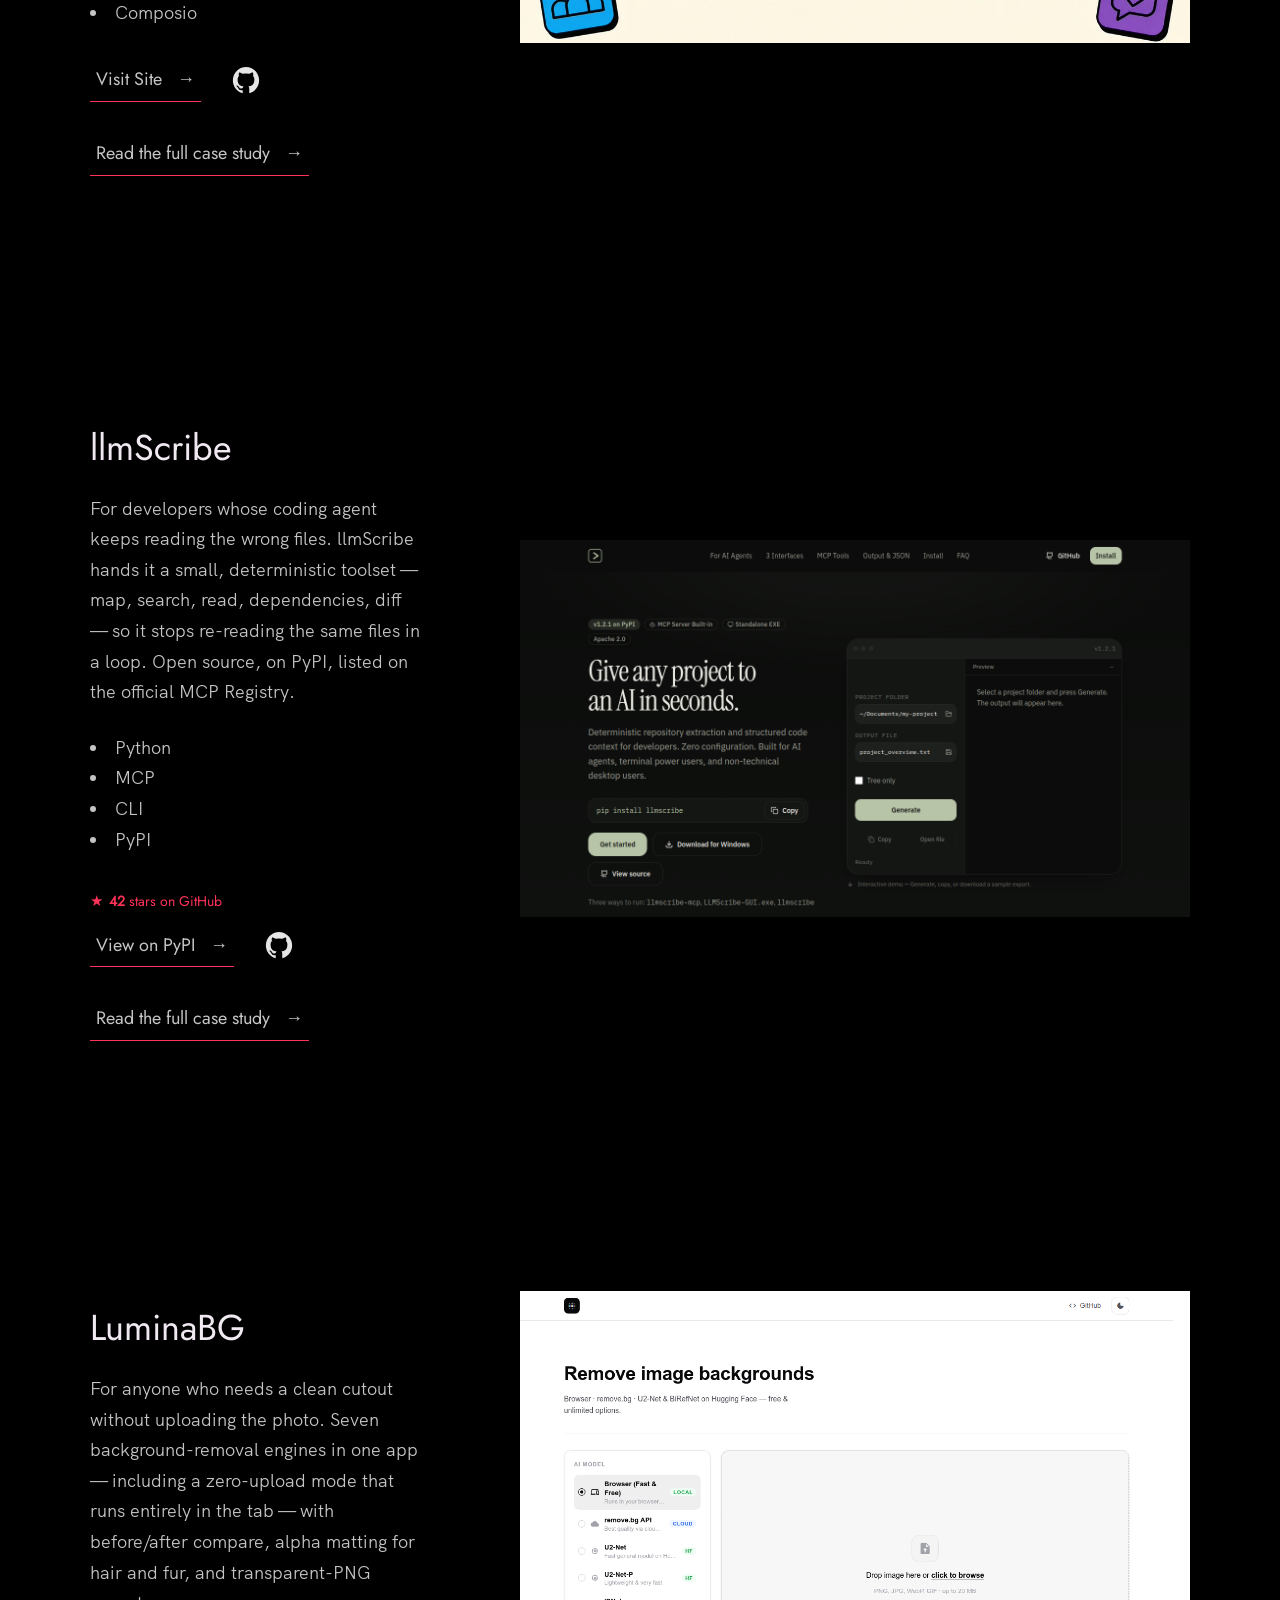
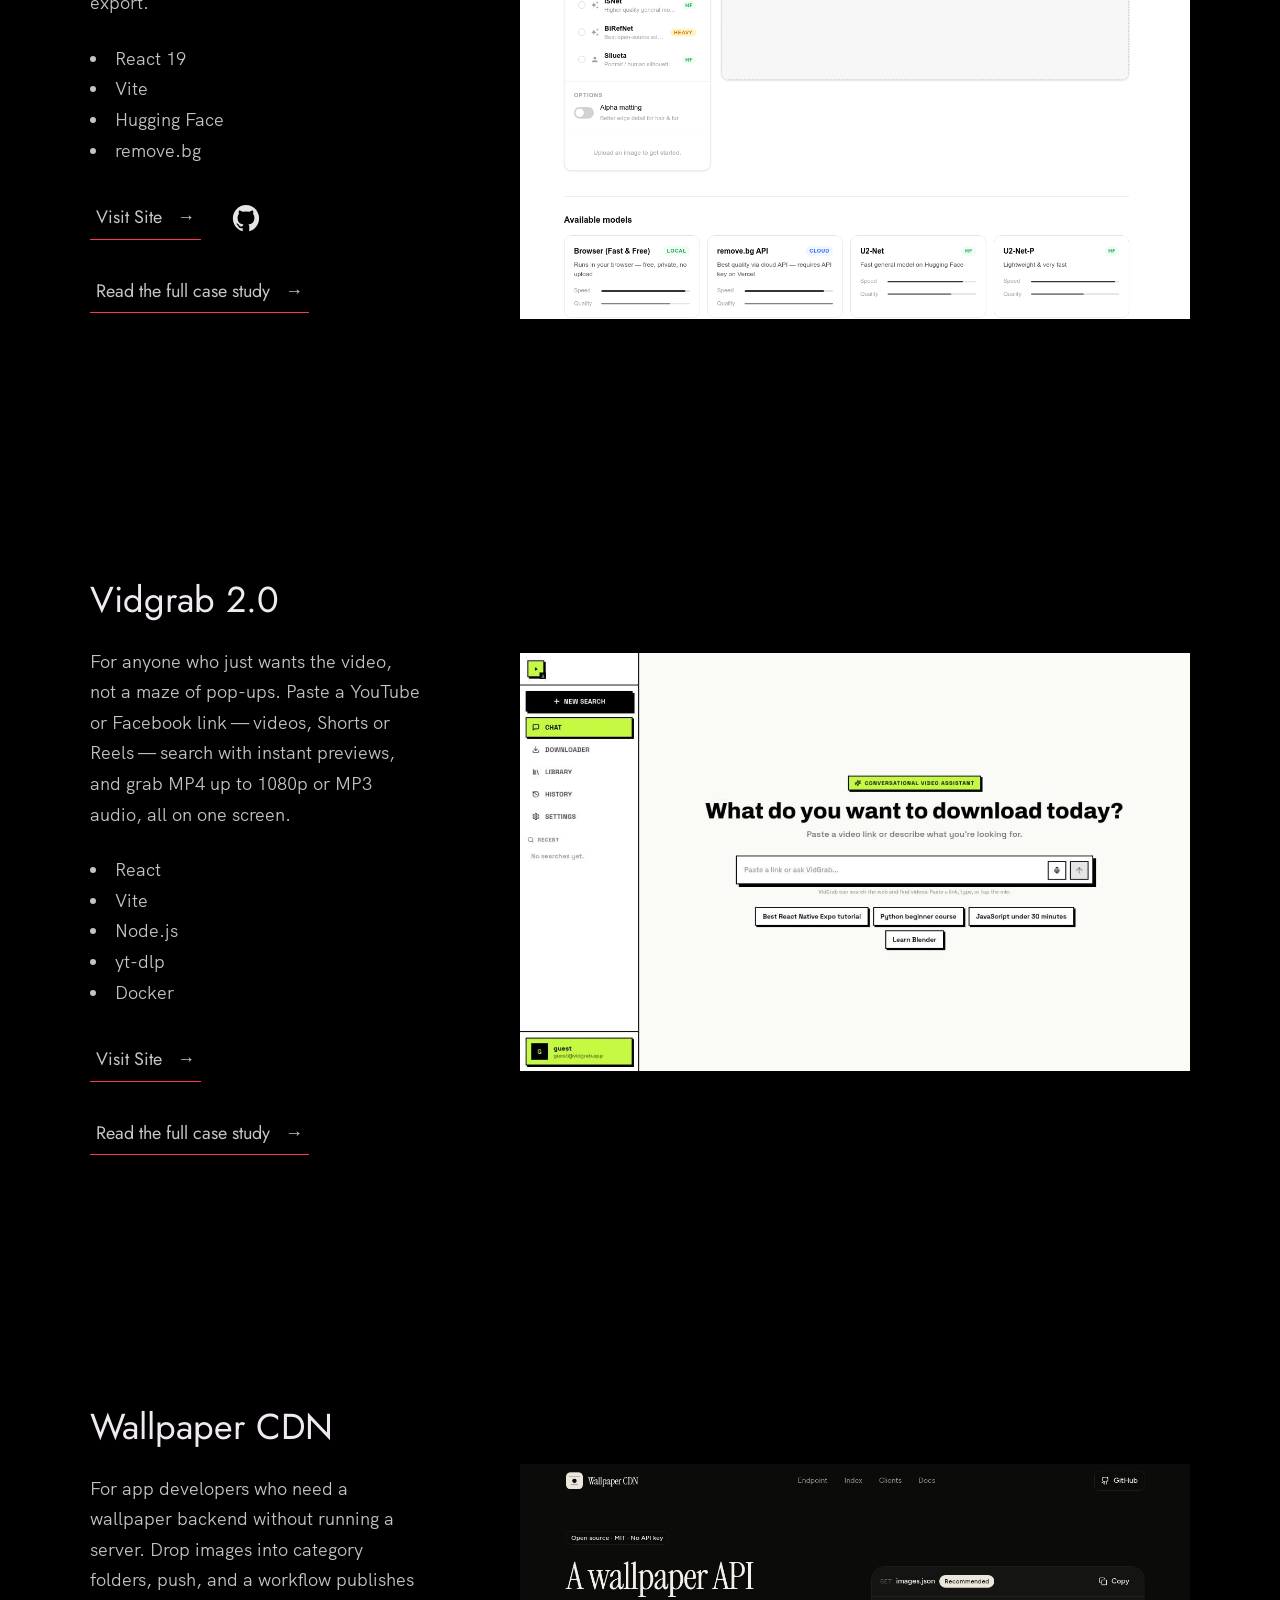
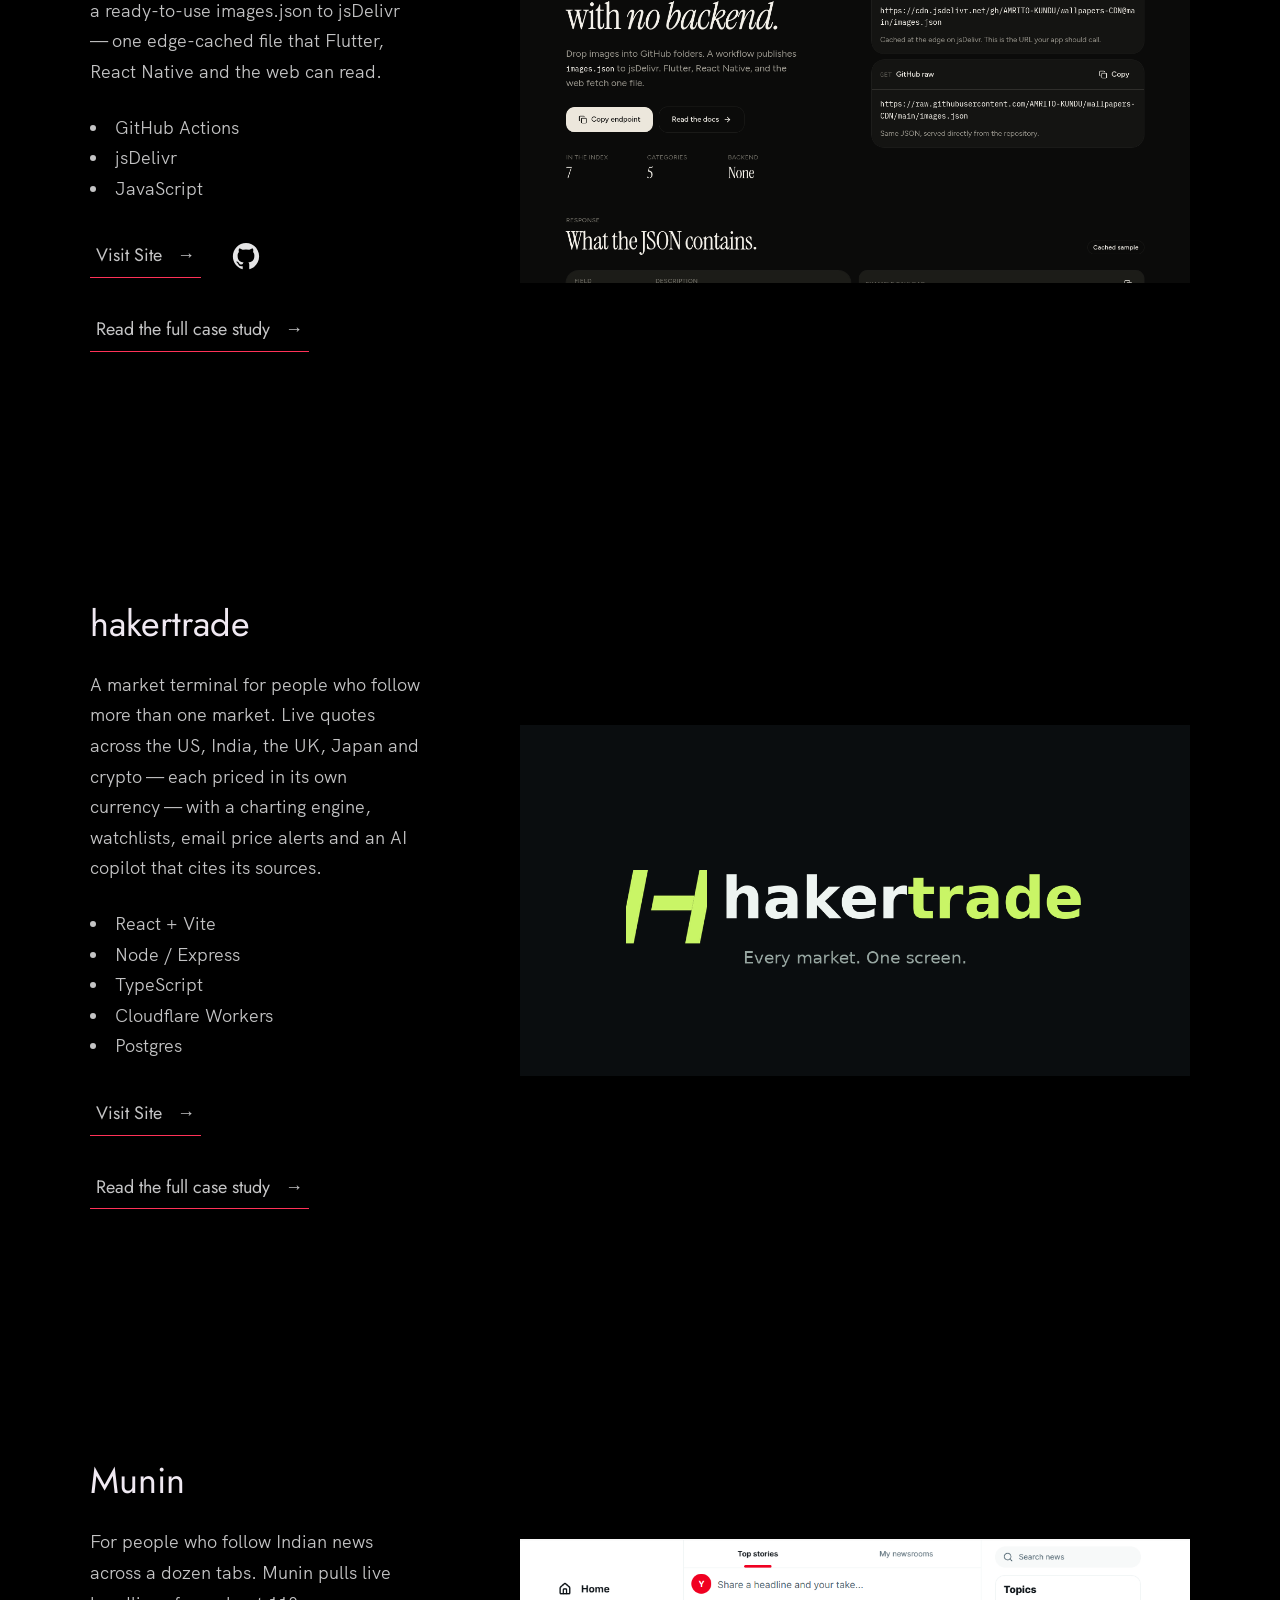
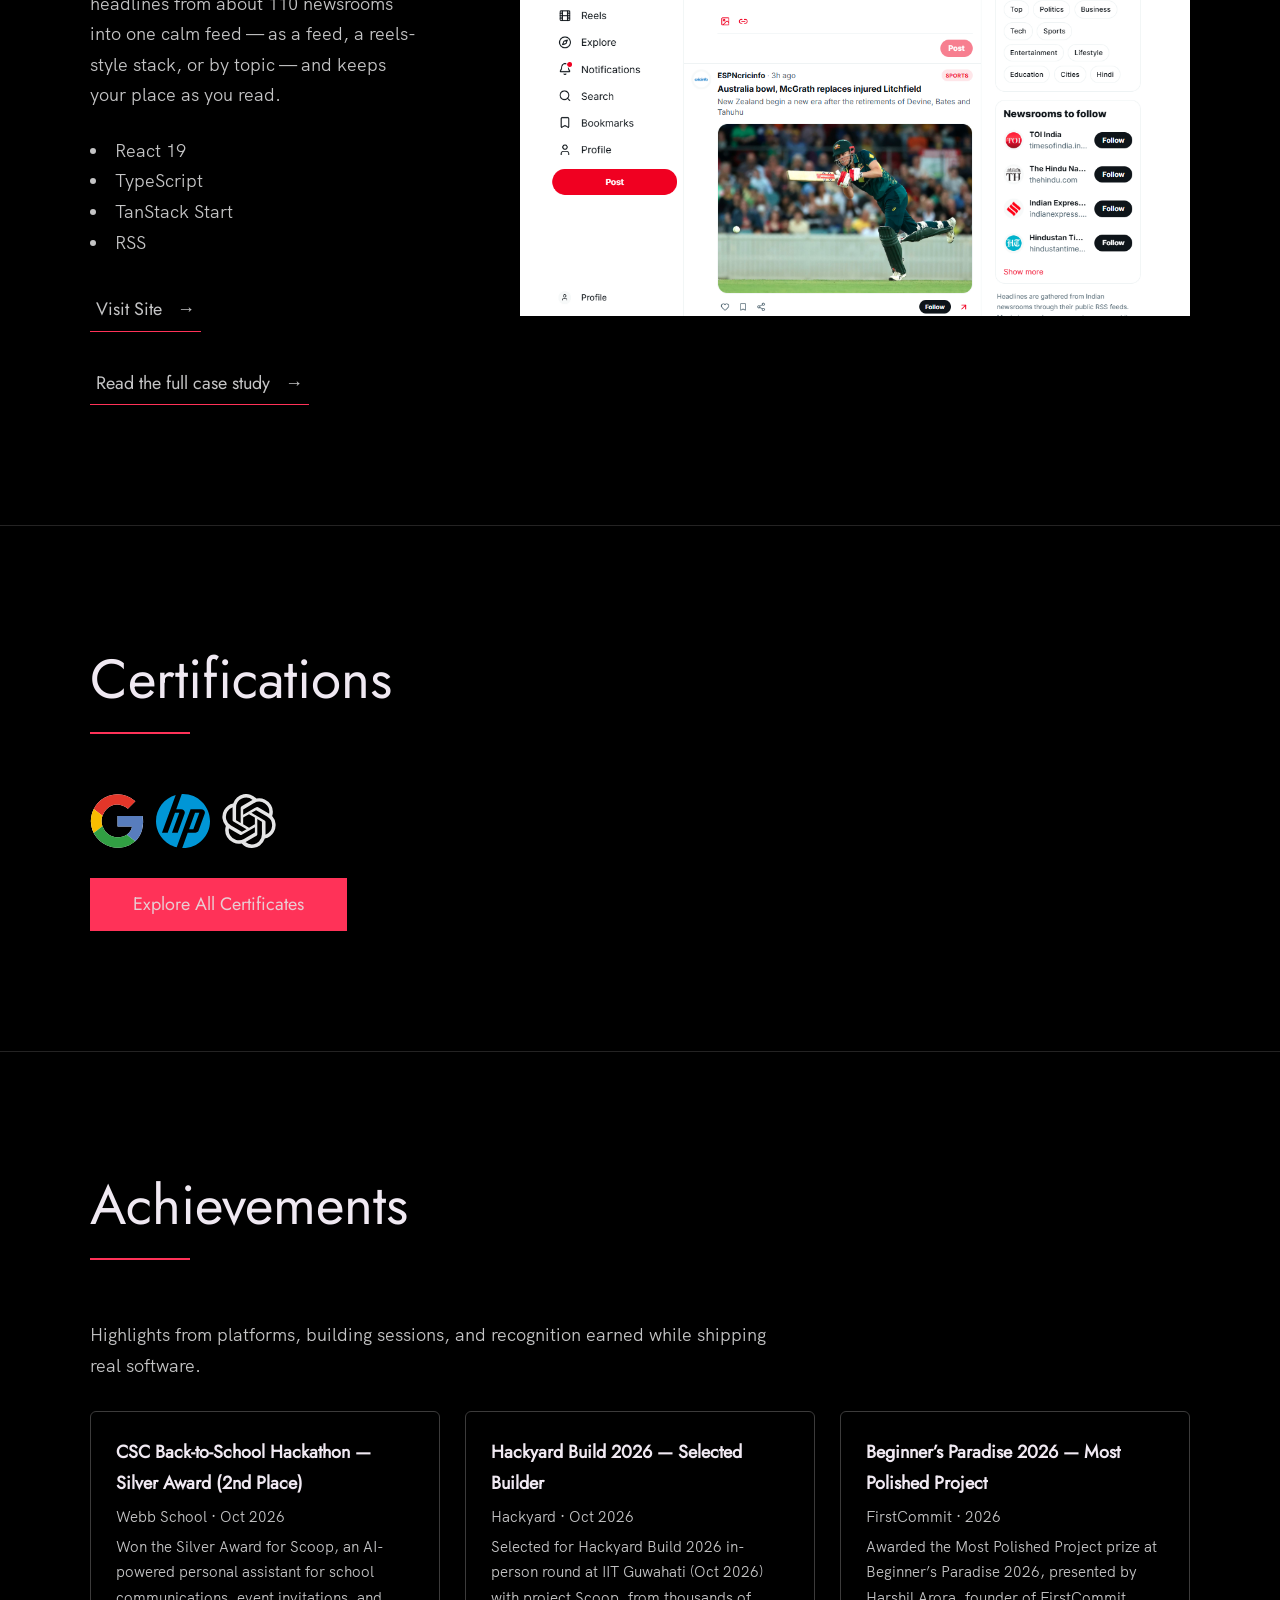
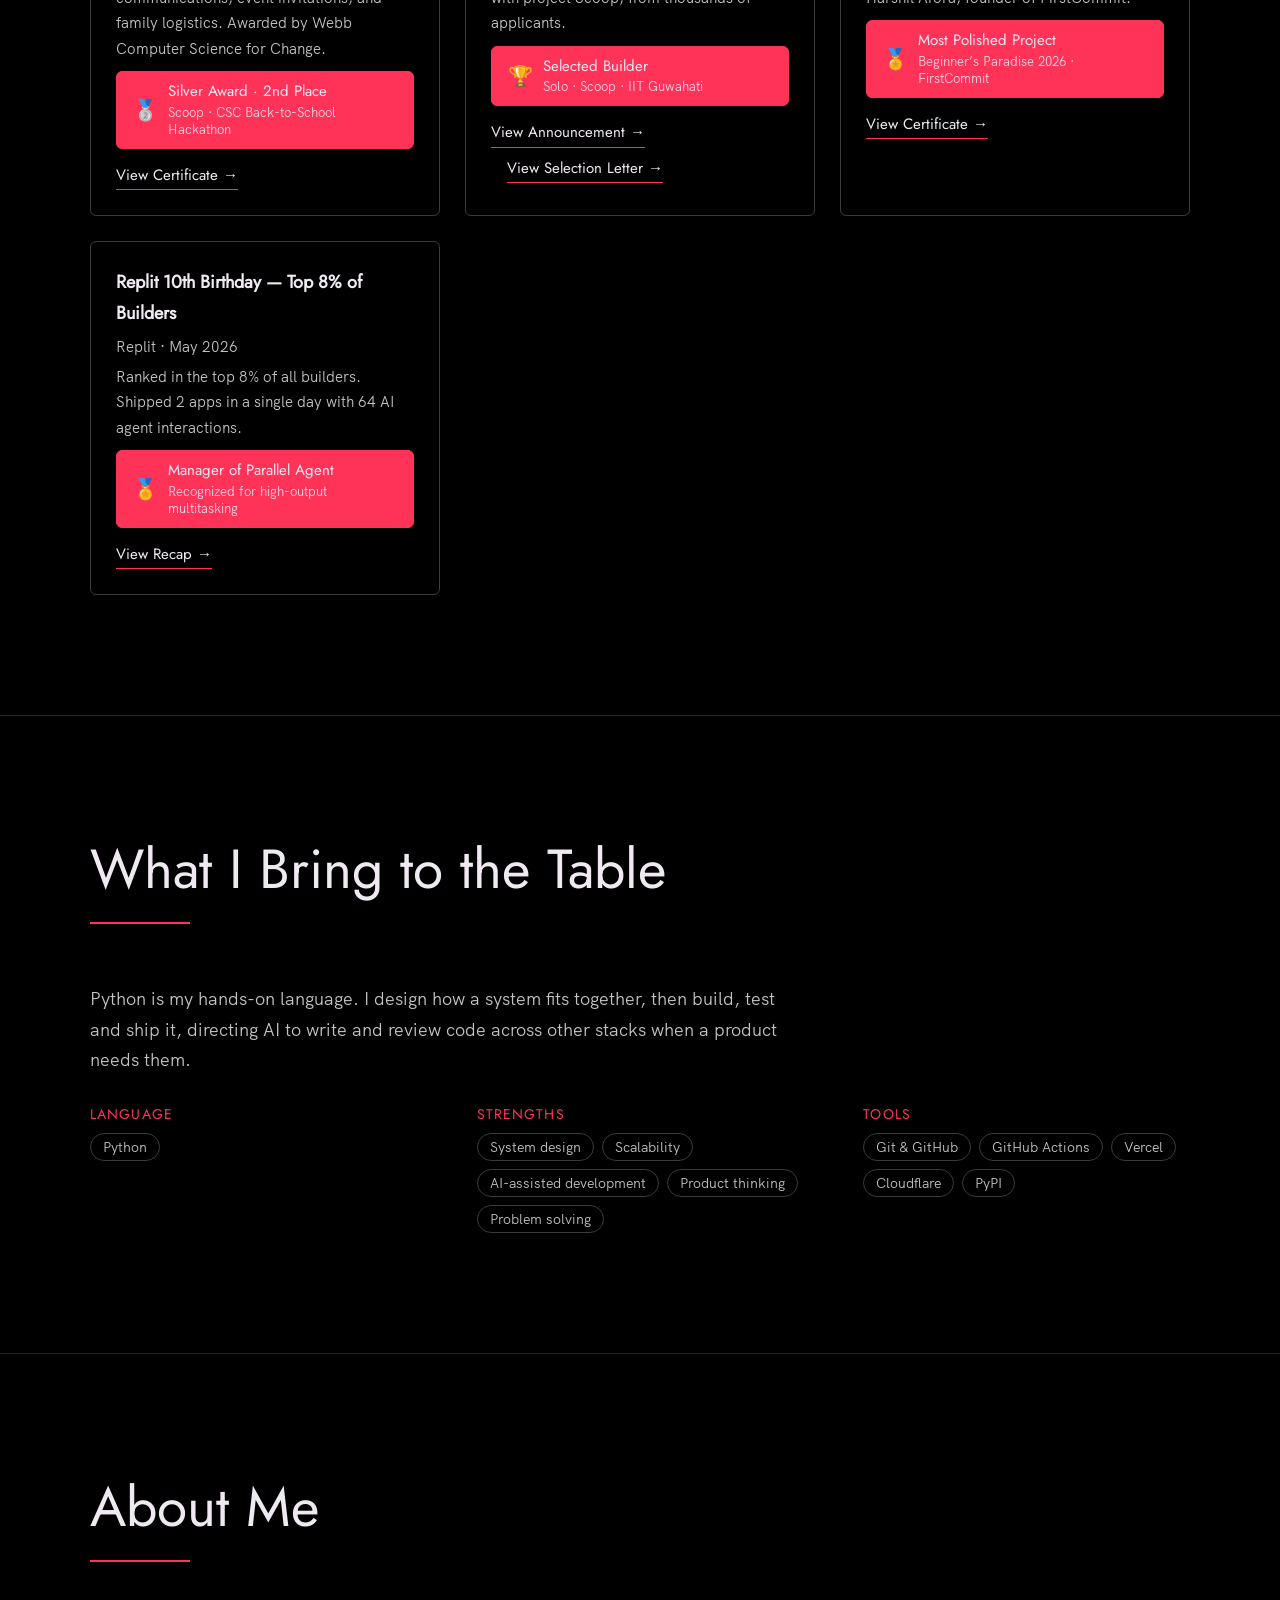
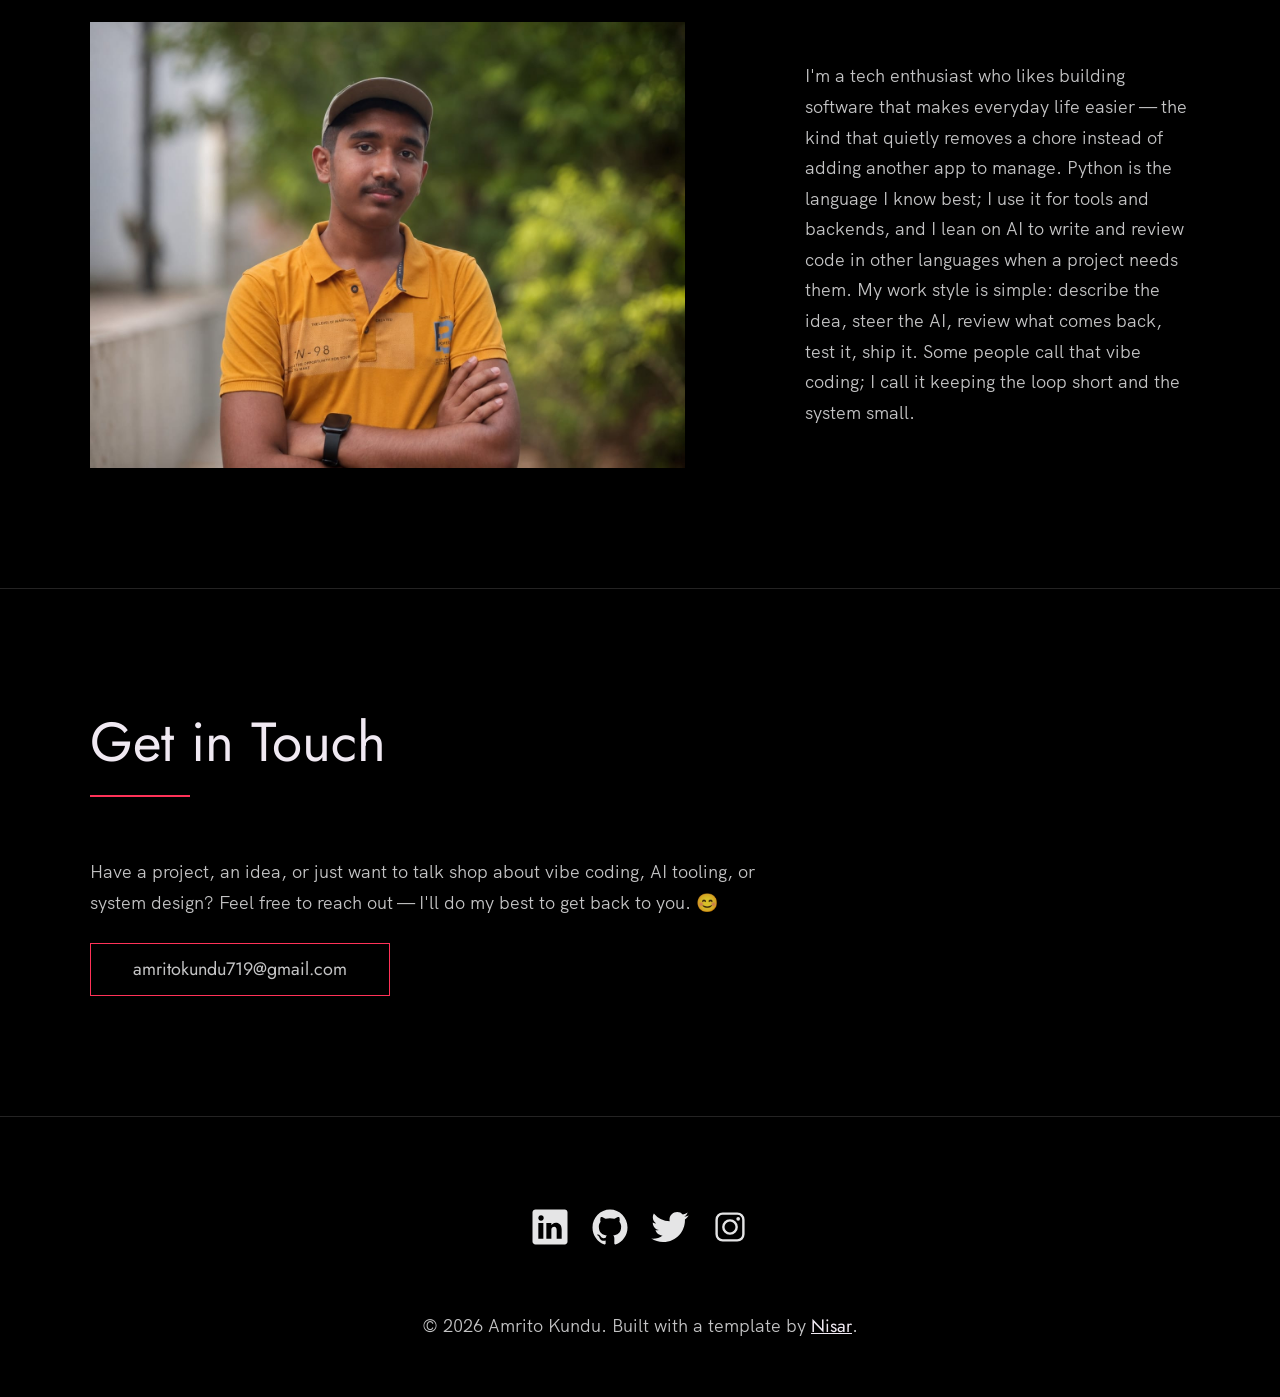
==== commit e15bf18f: "fix: hakertrade card shows the mark, not a screenshot Scoop's card is a brand card - logo, wordmark," ====
--- a/web/index.html
+++ b/web/index.html
@@ -94,7 +94,7 @@
             <a href="#contact" class="nav__link">Contact</a>
           </li>
           <li class="nav__item">
-            <a href="./assets/Resume.pdf?v=8" class="nav__link" target="_blank" rel="noopener noreferrer">Resume</a>
+            <a href="./assets/Resume.pdf?v=9" class="nav__link" target="_blank" rel="noopener noreferrer">Resume</a>
           </li>
         </ul>
       </nav>
@@ -113,7 +113,7 @@
         <p class="hero__availability">Open to internships and roles</p>
 
         <a href="#contact" class="btn btn--pink">Get in touch</a>
-        <a href="./assets/Resume.pdf?v=8" class="btn resume-btn" target="_blank" rel="noopener noreferrer">View resume</a>
+        <a href="./assets/Resume.pdf?v=9" class="btn resume-btn" target="_blank" rel="noopener noreferrer">View resume</a>
       </div>
     </div>
   </header>
@@ -450,7 +450,7 @@
 
             <div class="work__image-box">
               <img
-                src="./assets/project-7.png"
+                src="./assets/project-8.png"
                 class="work__image"
                 alt="hakertrade market terminal"
               />
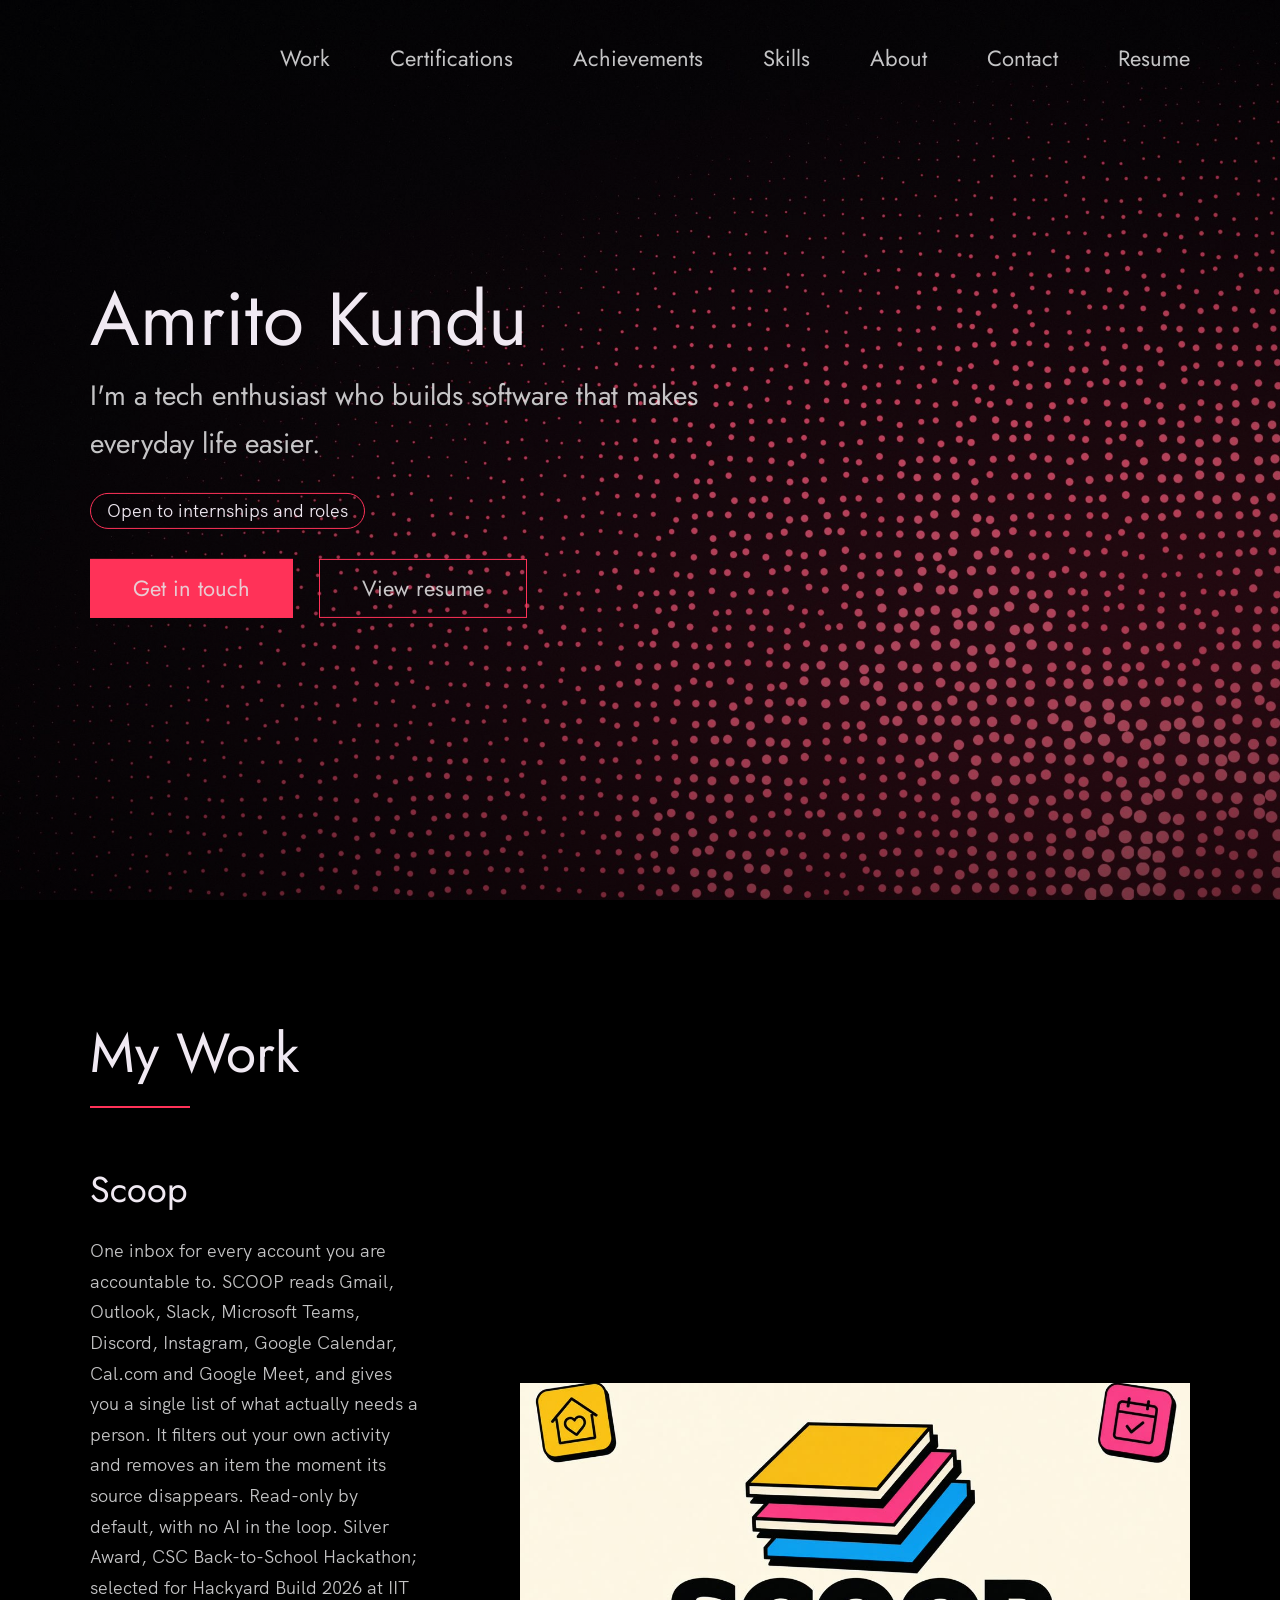
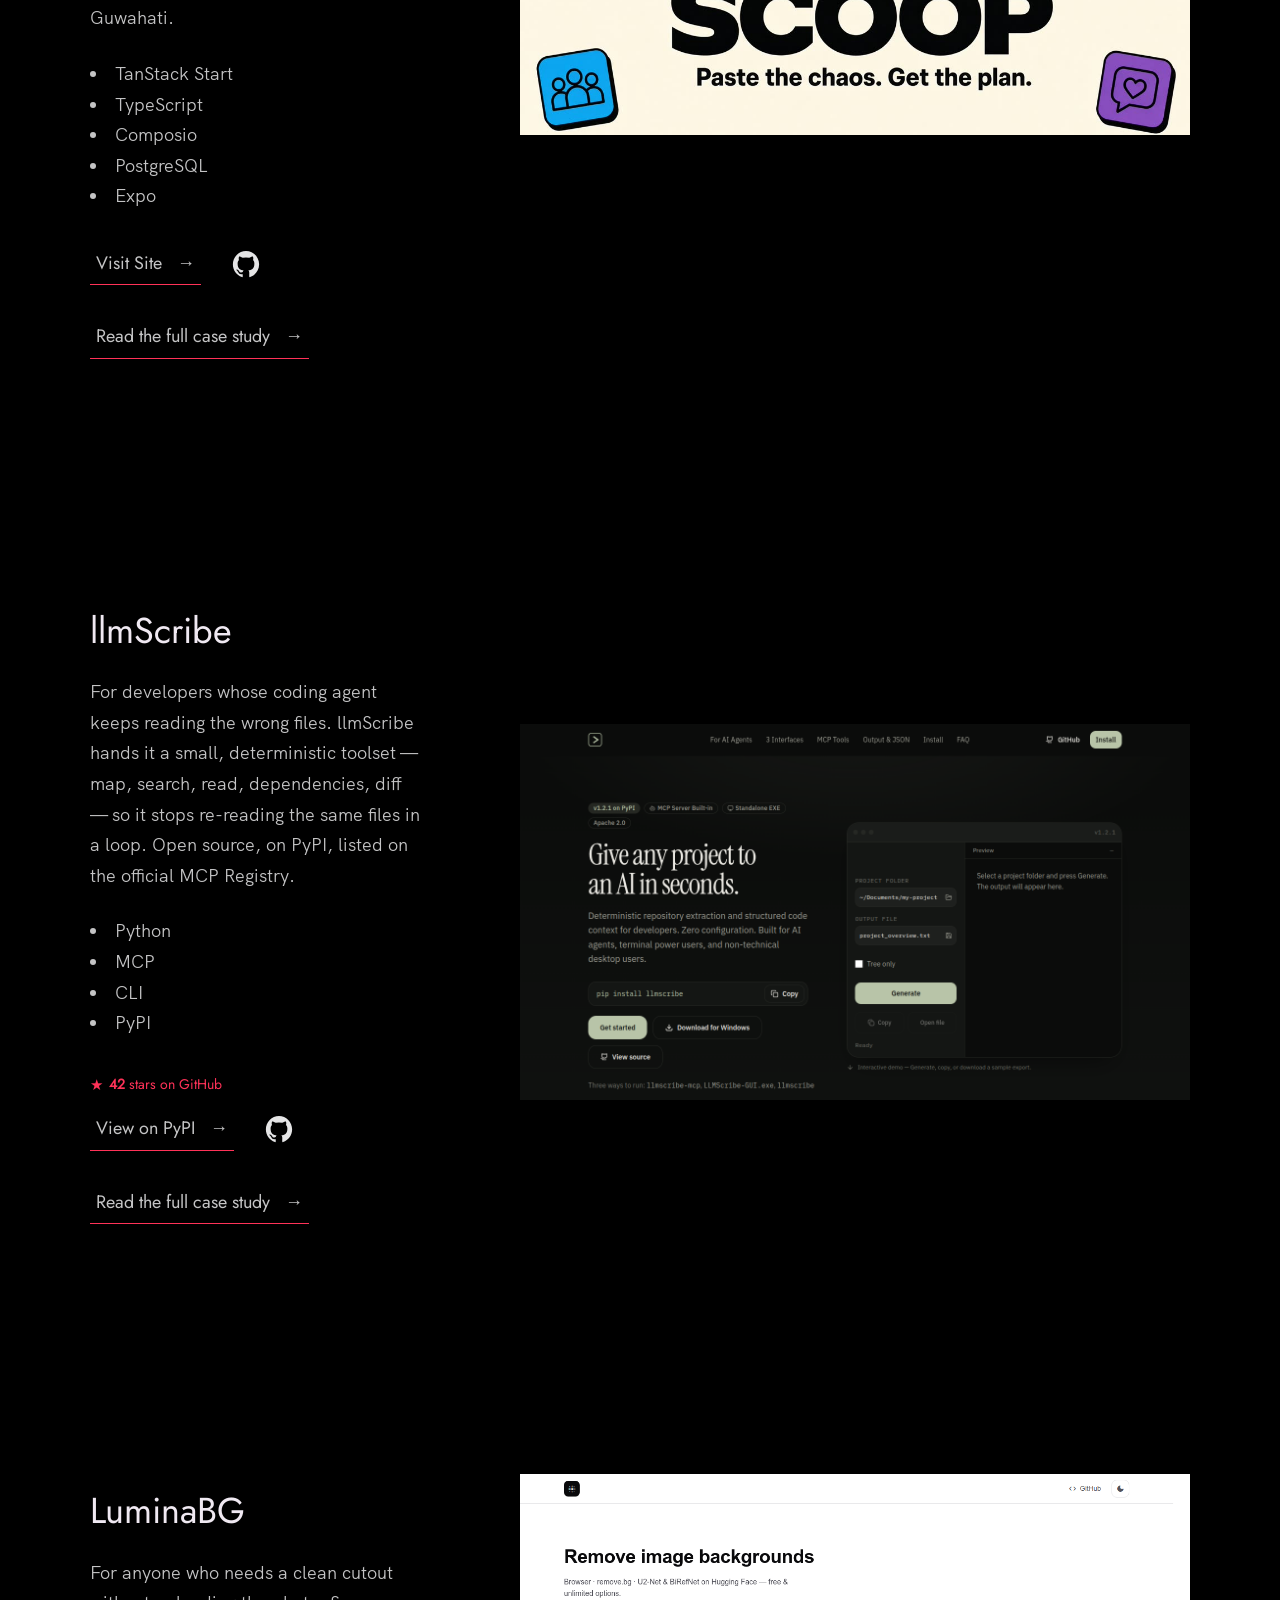
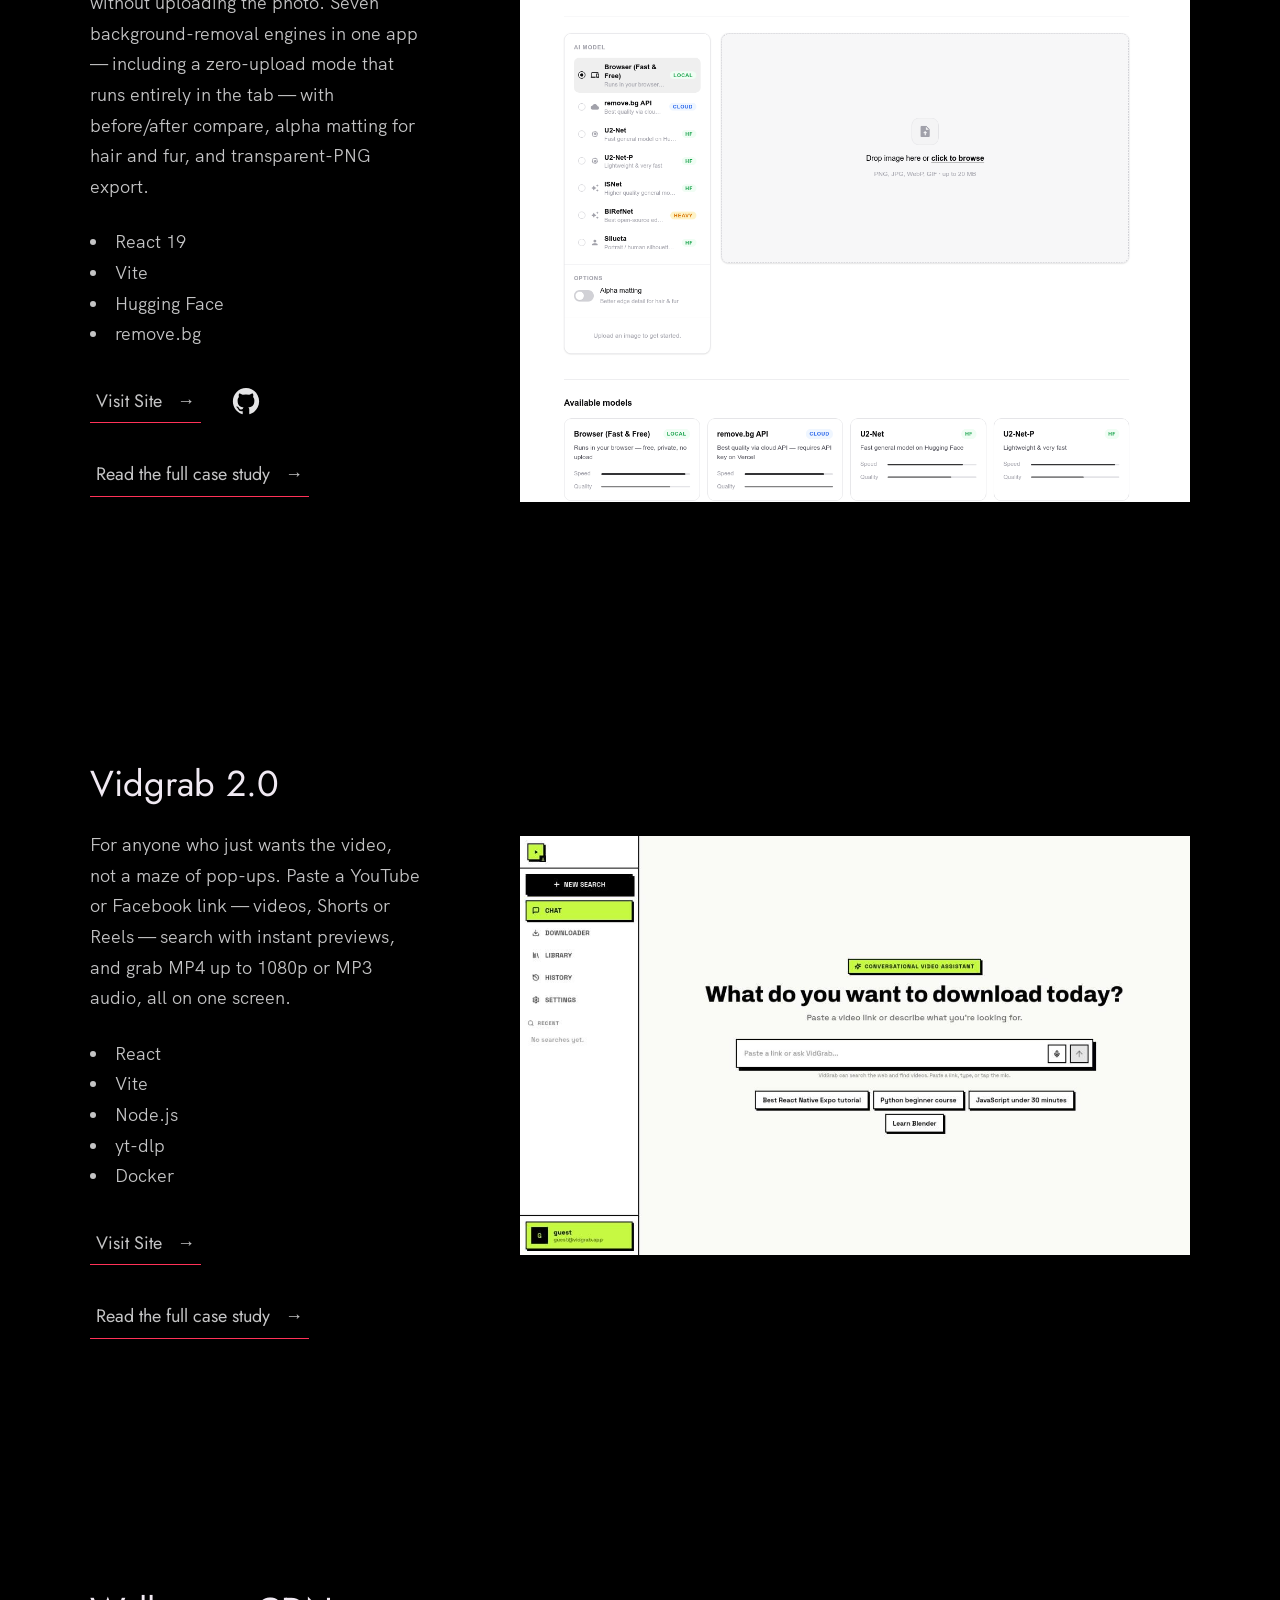
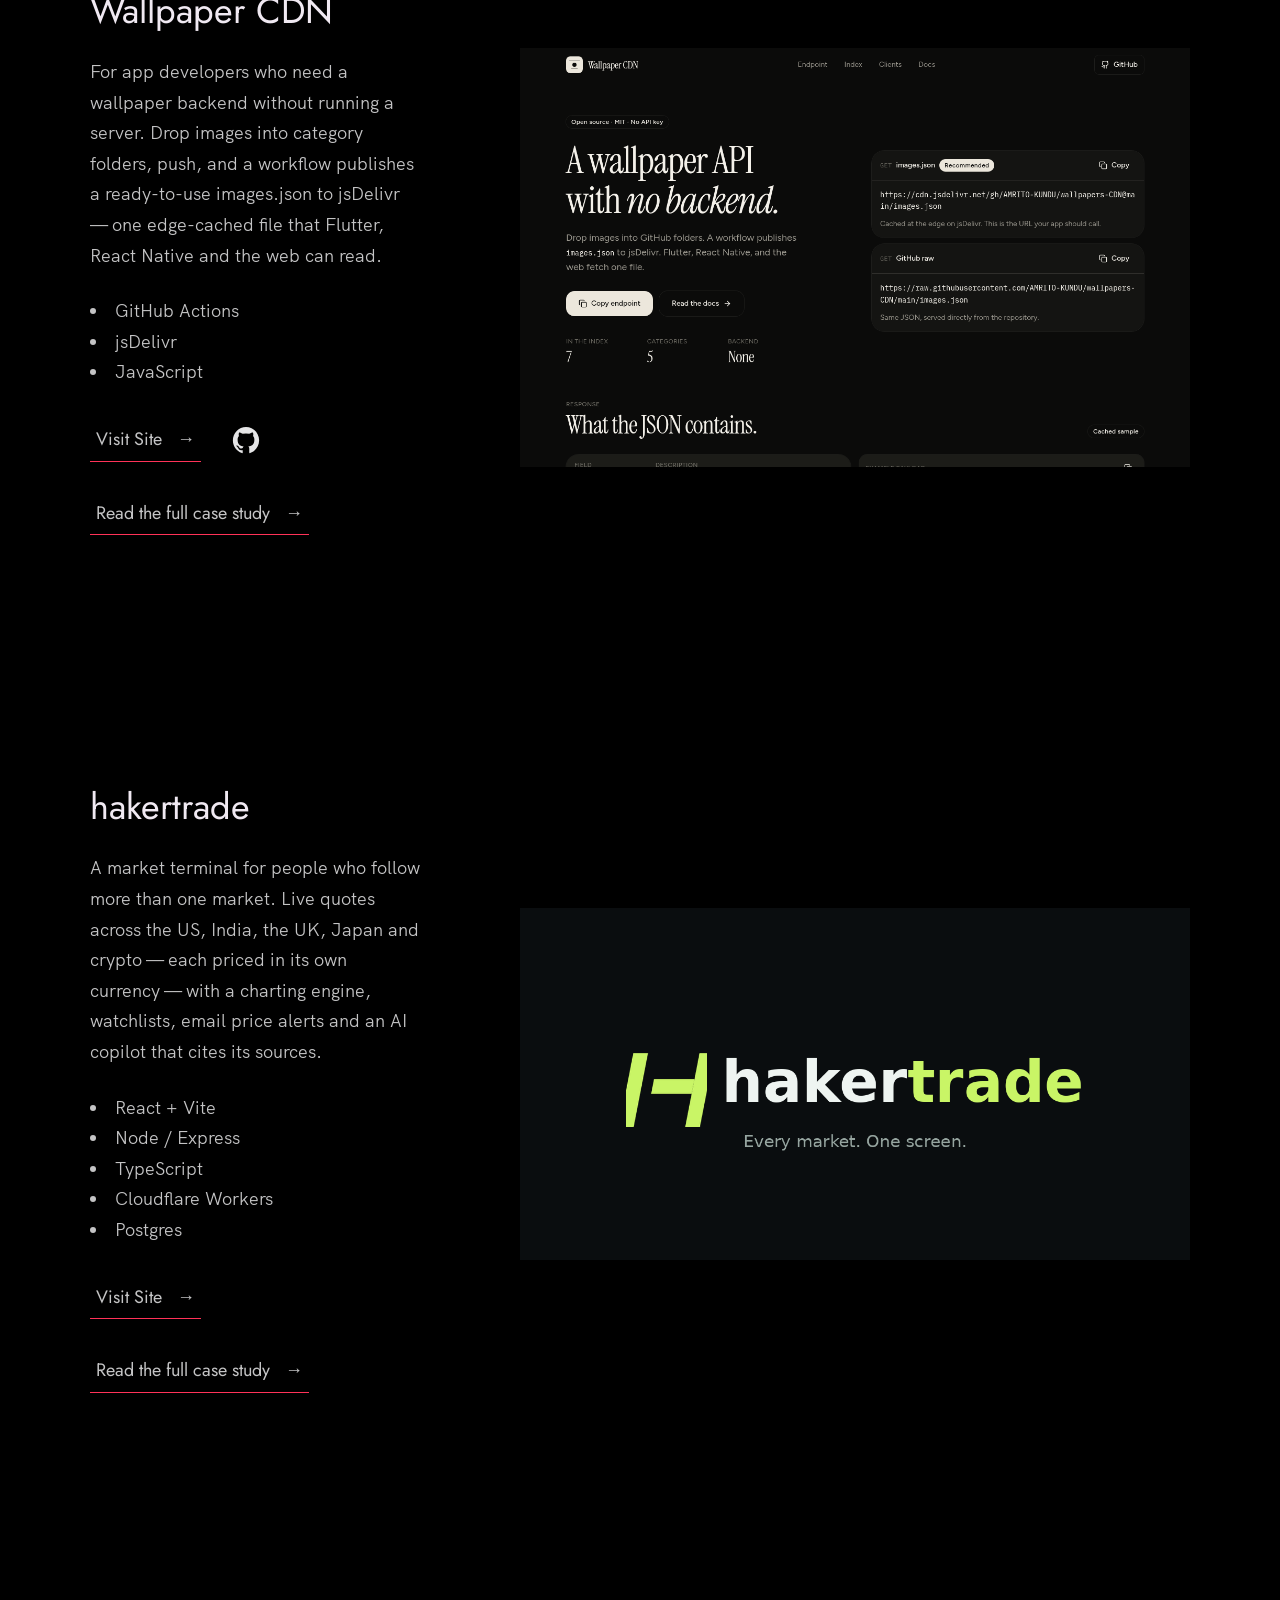
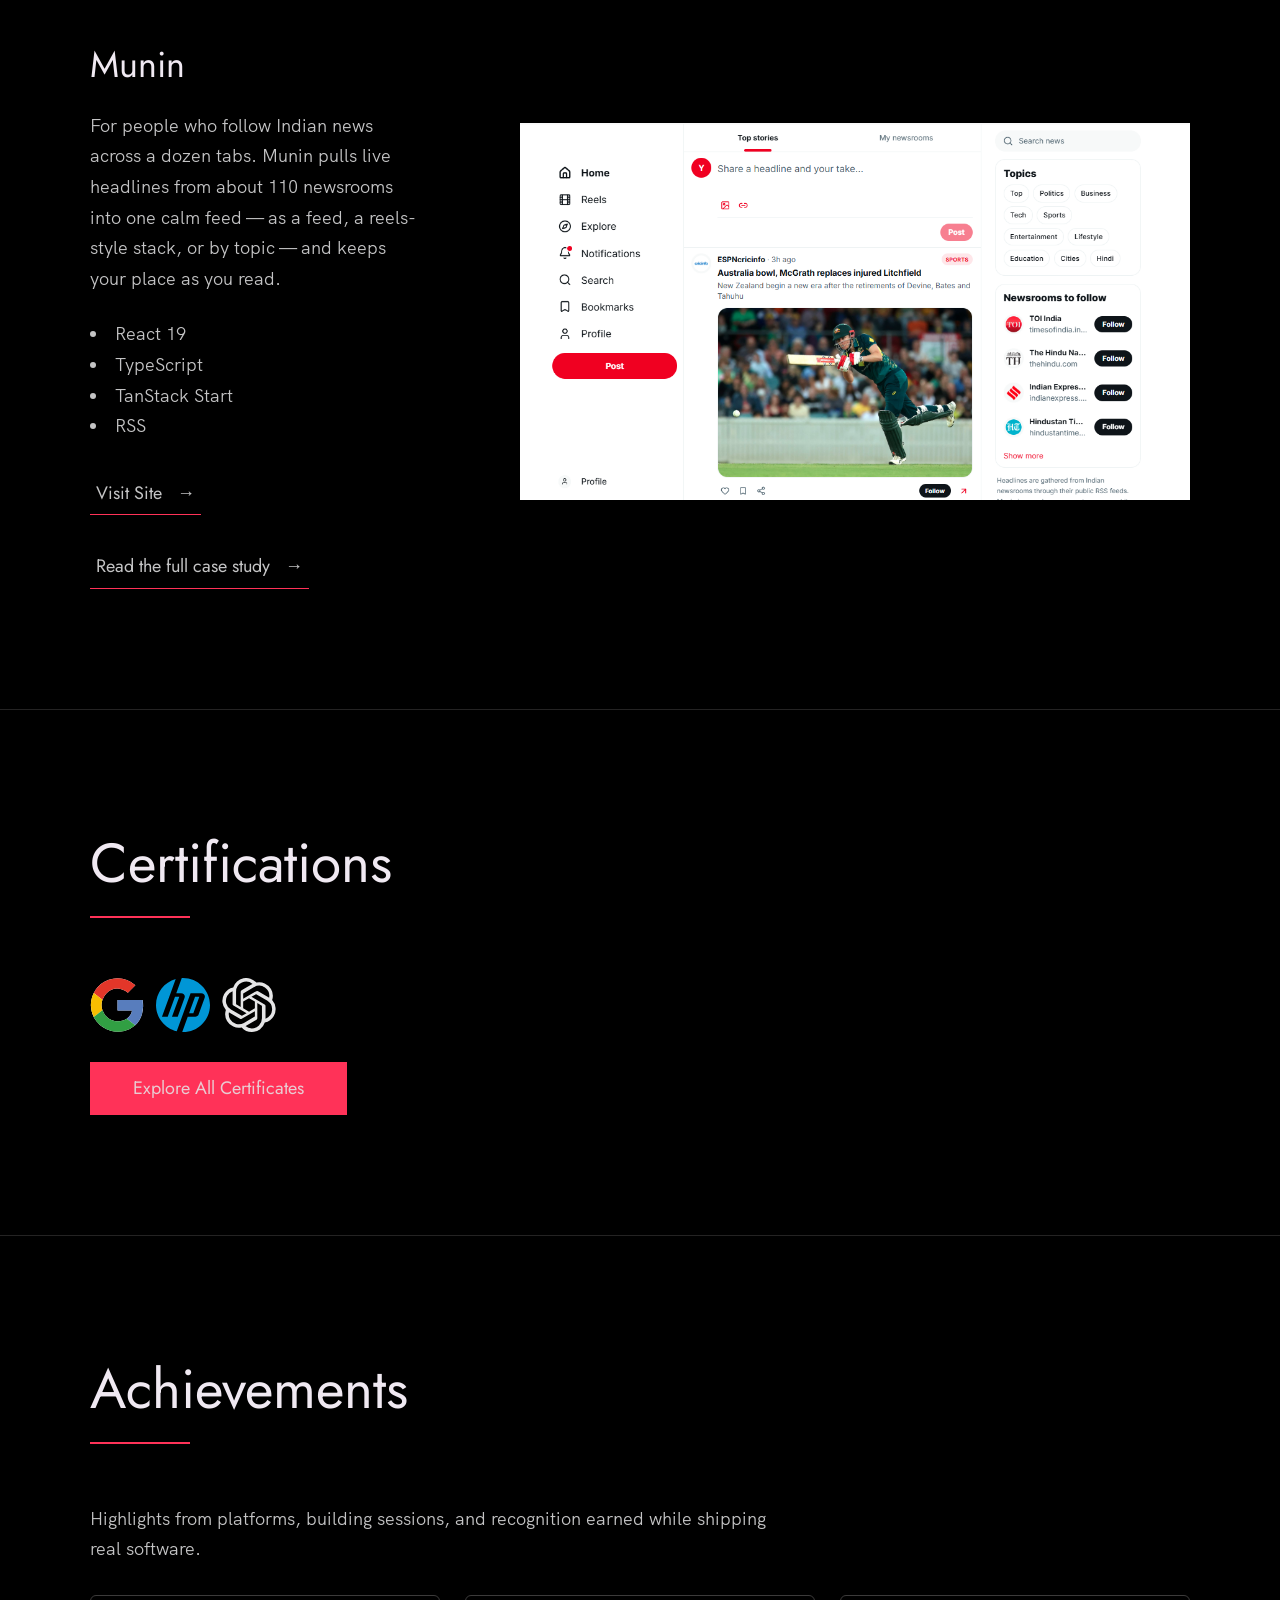
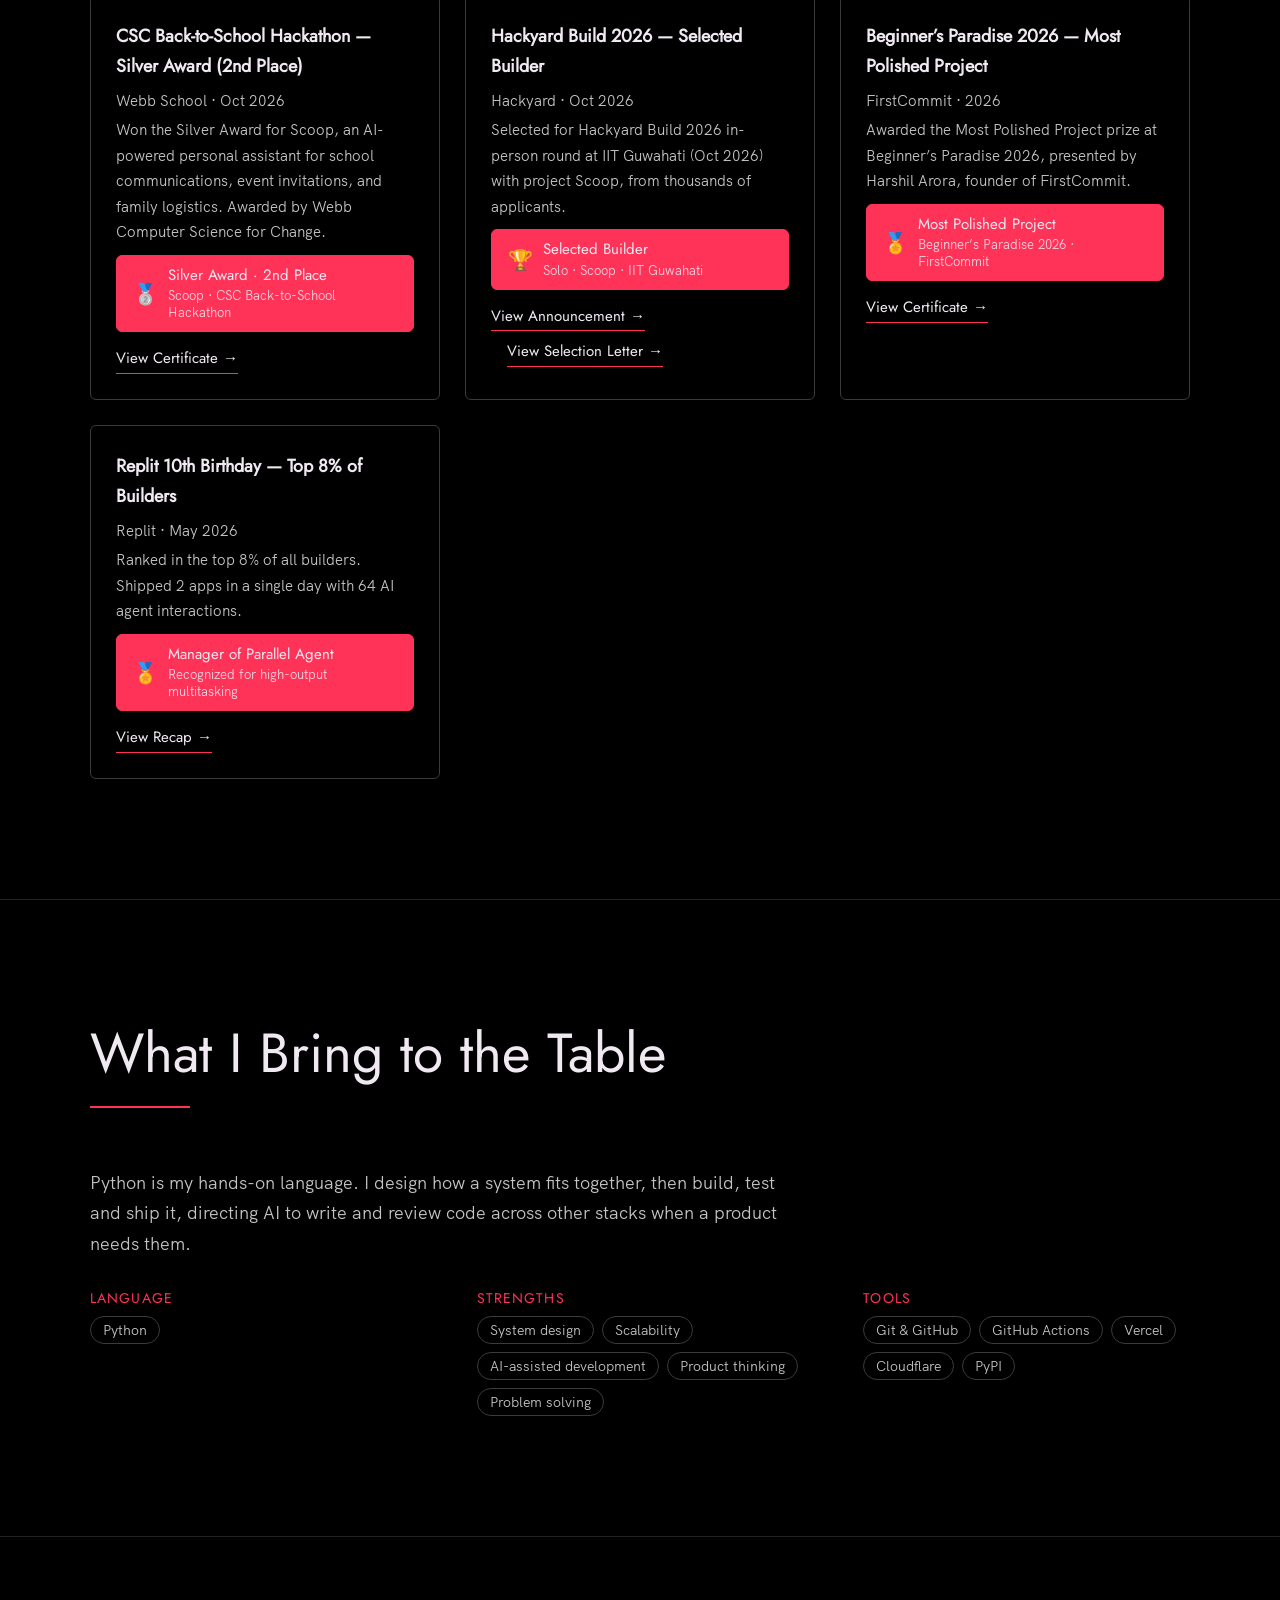
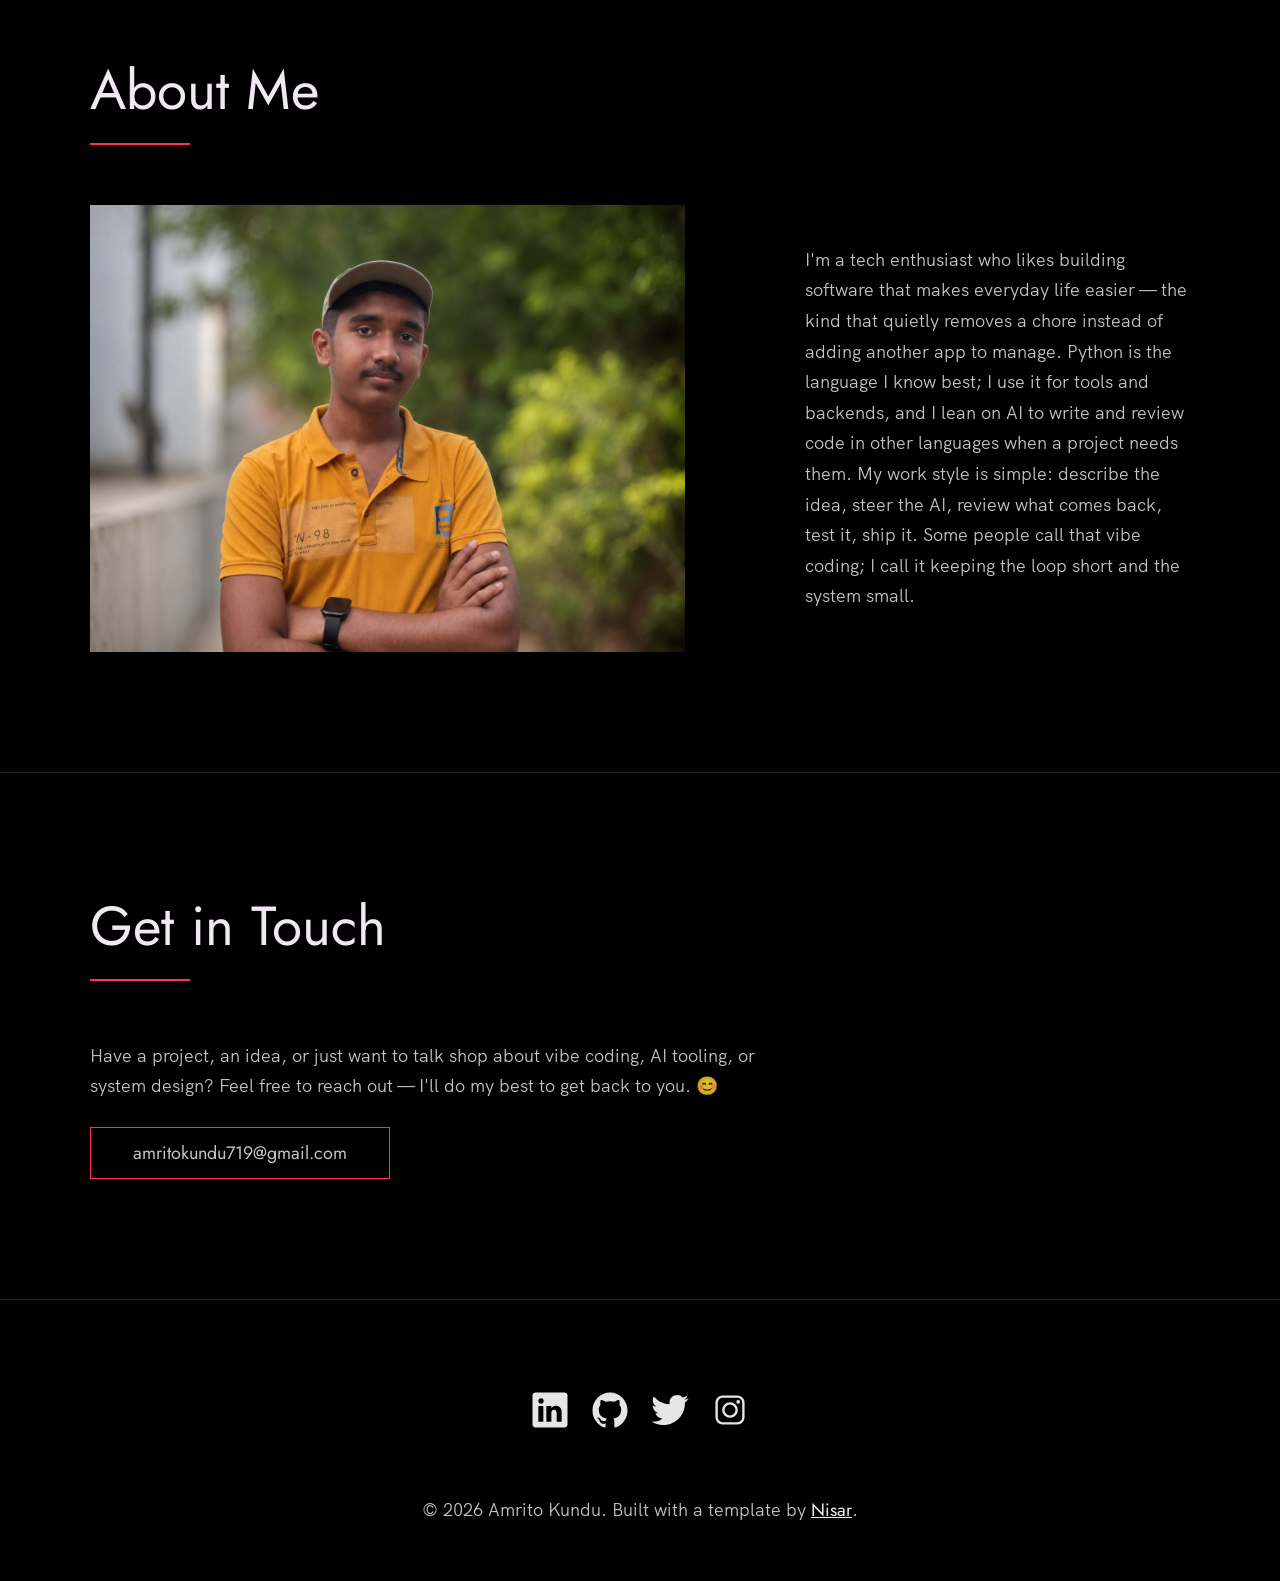
==== commit 3aa856eb: "Update the Scoop case study to the product that exists The case study described a pasted-text app th" ====
--- a/web/index.html
+++ b/web/index.html
@@ -135,19 +135,20 @@
               <h3>Scoop</h3>
 
               <p>
-                For parents drowning in school emails, WhatsApp threads and newsletters. Paste any of them and Scoop pulls the events, deadlines, tasks and RSVPs into one editable list, so nothing gets missed. Silver Award, CSC Back-to-School Hackathon; selected for Hackyard Build 2026 at IIT Guwahati.
+                One inbox for every account you are accountable to. SCOOP reads Gmail, Outlook, Slack, Microsoft Teams, Discord, Instagram, Google Calendar, Cal.com and Google Meet, and gives you a single list of what actually needs a person. It filters out your own activity and removes an item the moment its source disappears. Read-only by default, with no AI in the loop. Silver Award, CSC Back-to-School Hackathon; selected for Hackyard Build 2026 at IIT Guwahati.
               </p>
 
               <ul class="work__list">
                 <li>TanStack Start</li>
-                <li>Groq</li>
                 <li>TypeScript</li>
                 <li>Composio</li>
+                <li>PostgreSQL</li>
+                <li>Expo</li>
               </ul>
 
               <div class="work__links">
                 <a
-                  href="https://scoop-topaz.vercel.app/"
+                  href="https://scoopfamily.xyz/"
                   target="_blank"
                   rel="noopener noreferrer"
                   class="link__text"
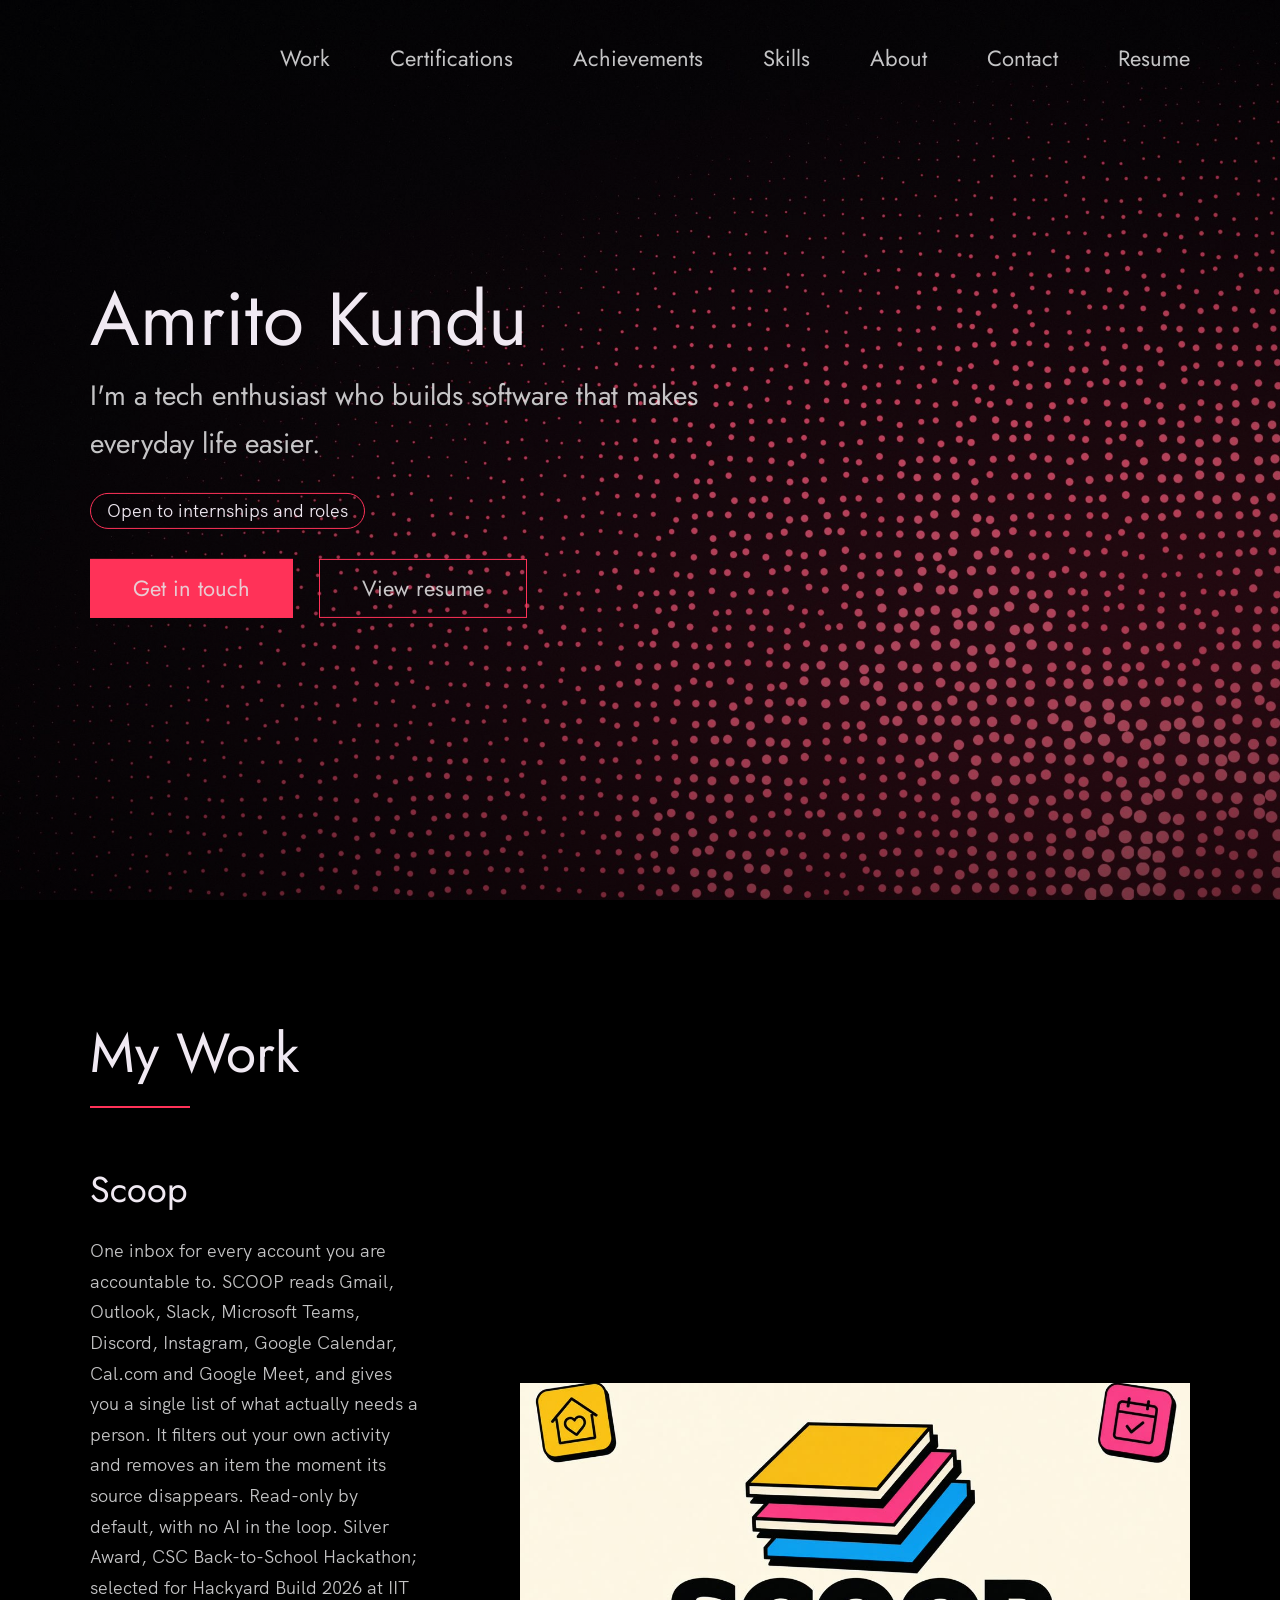
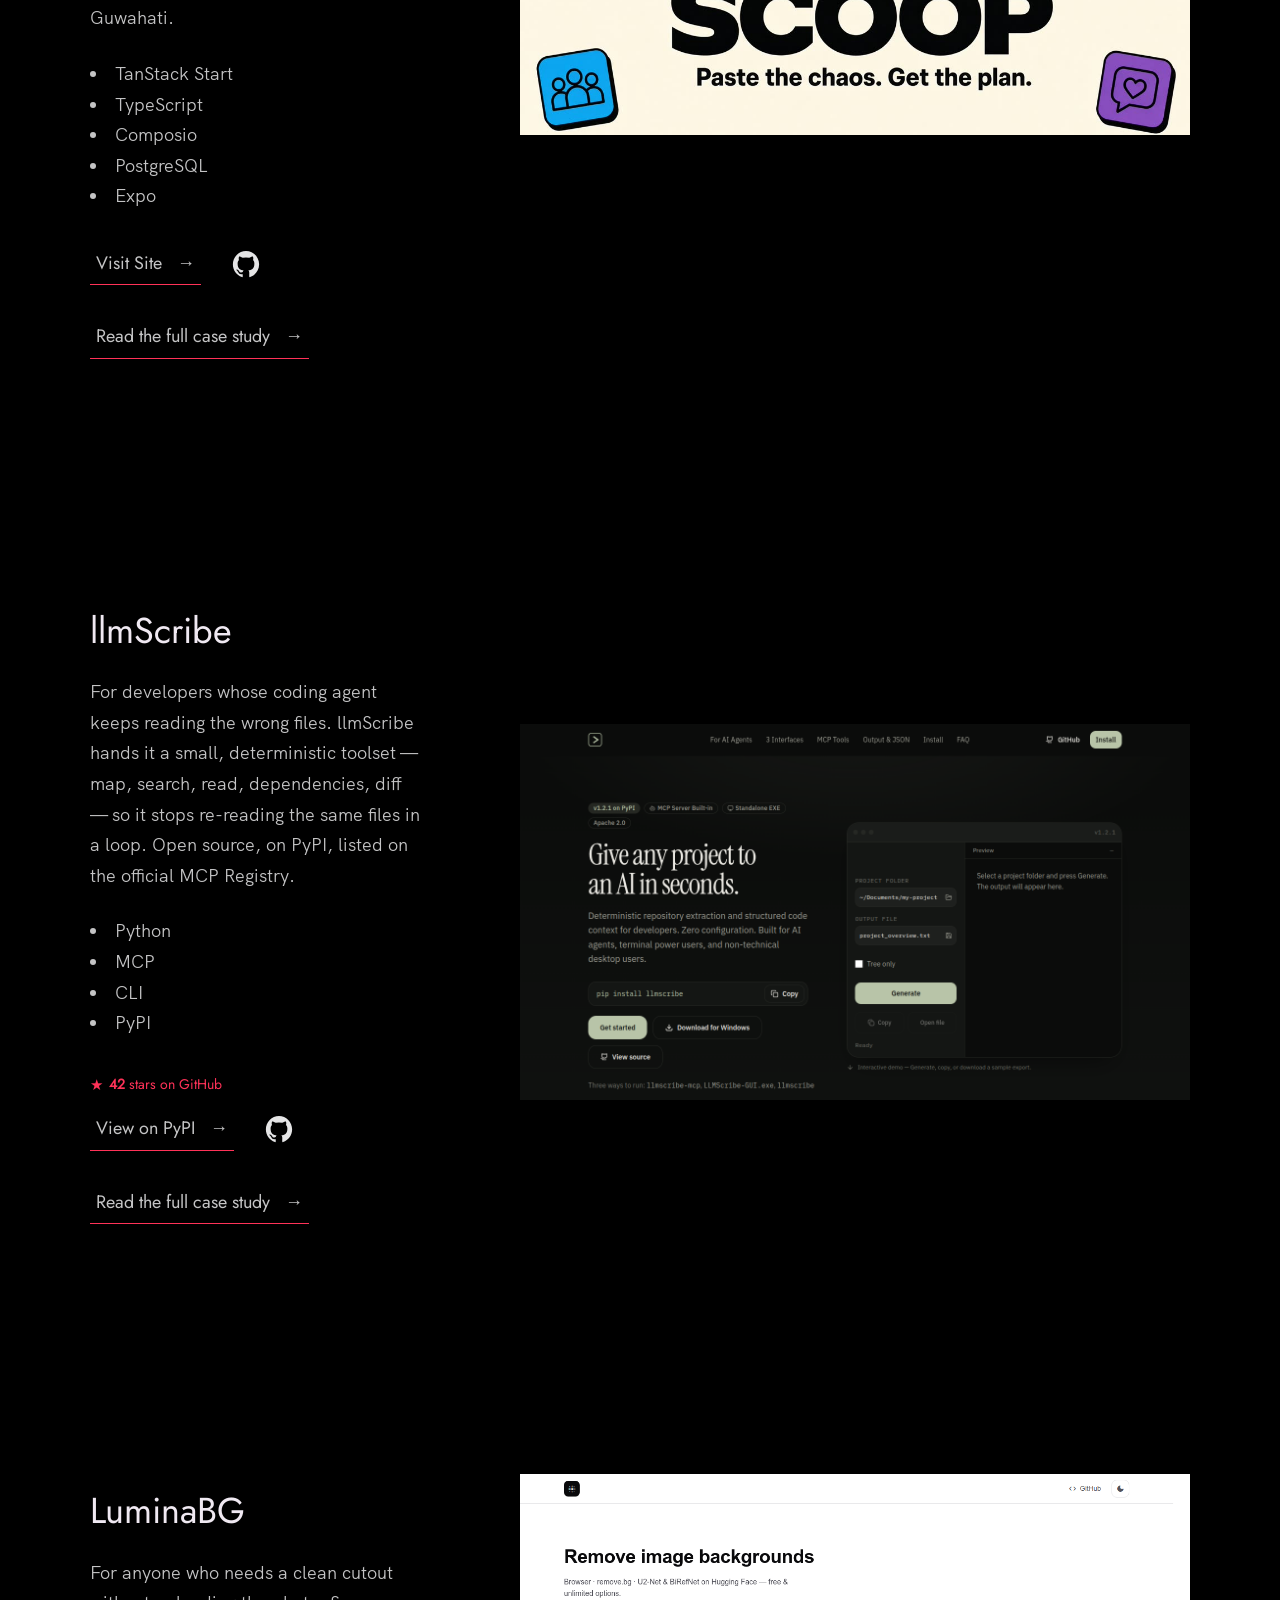
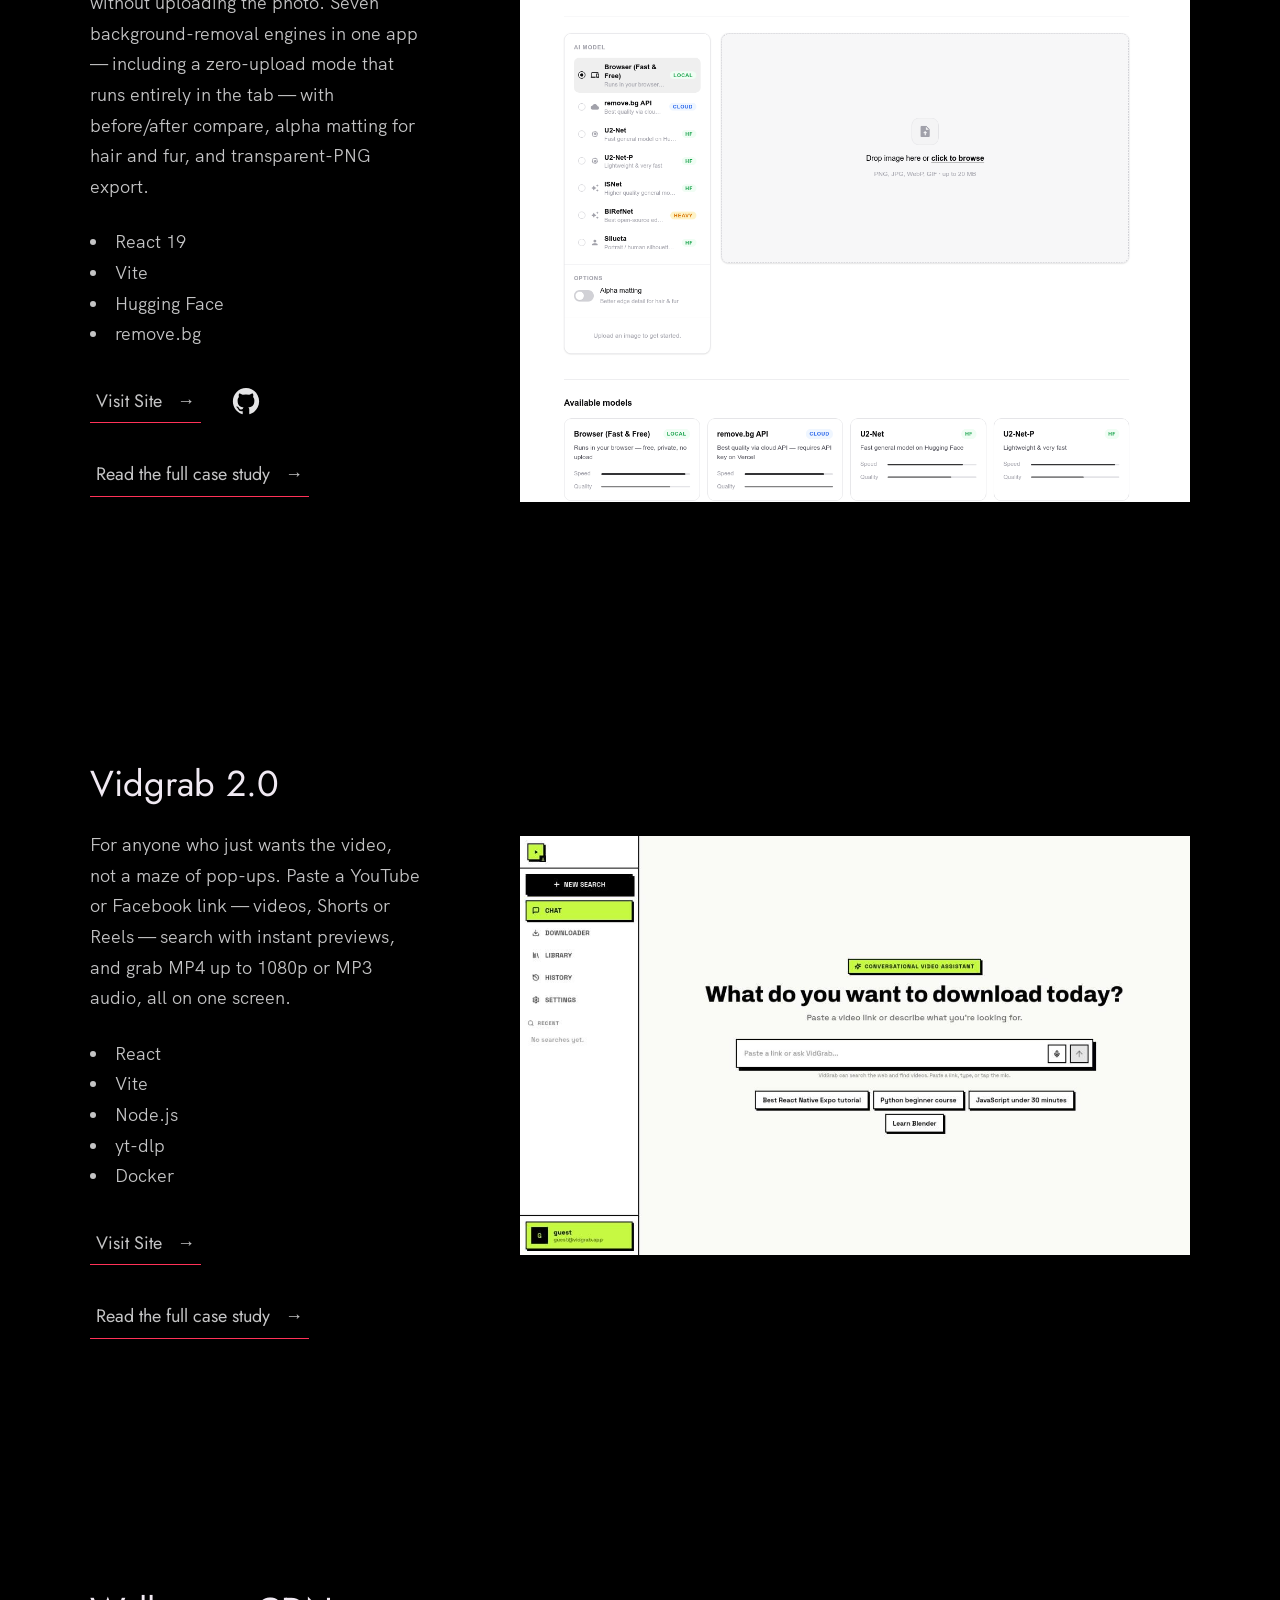
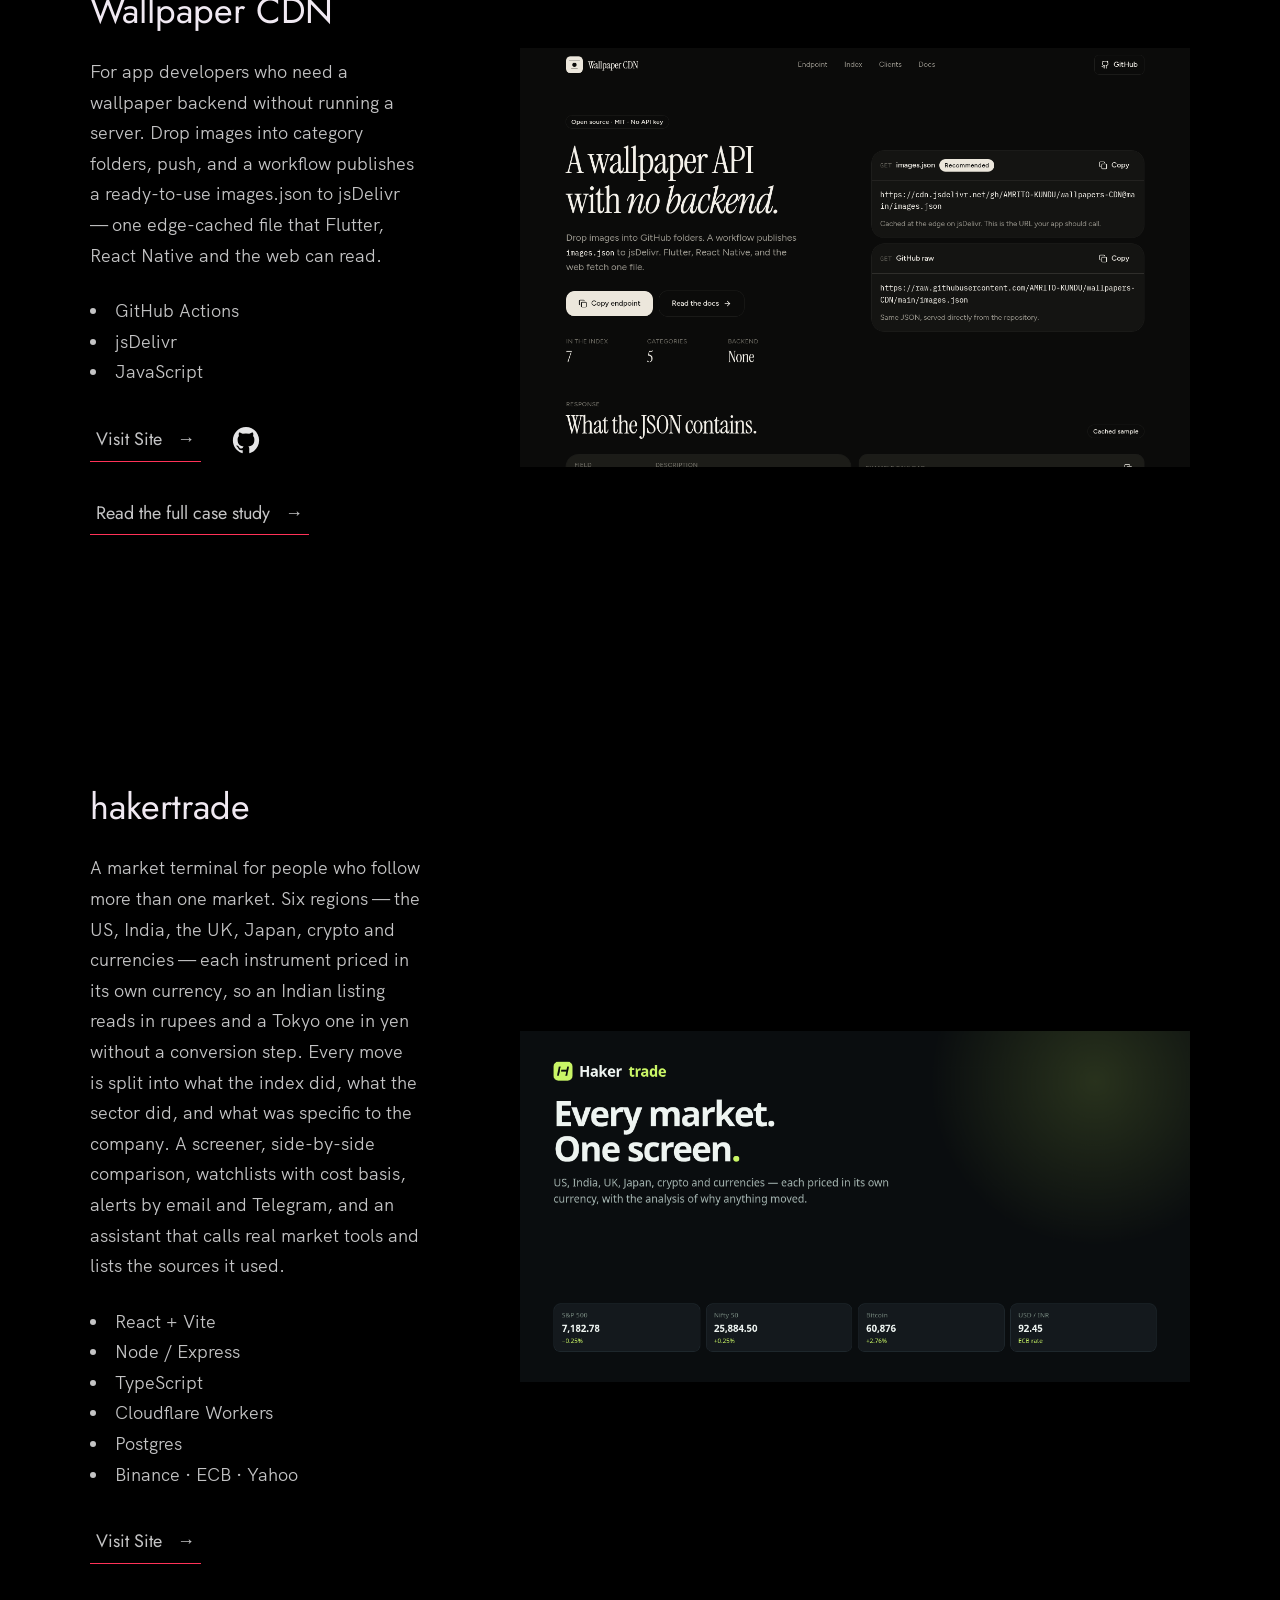
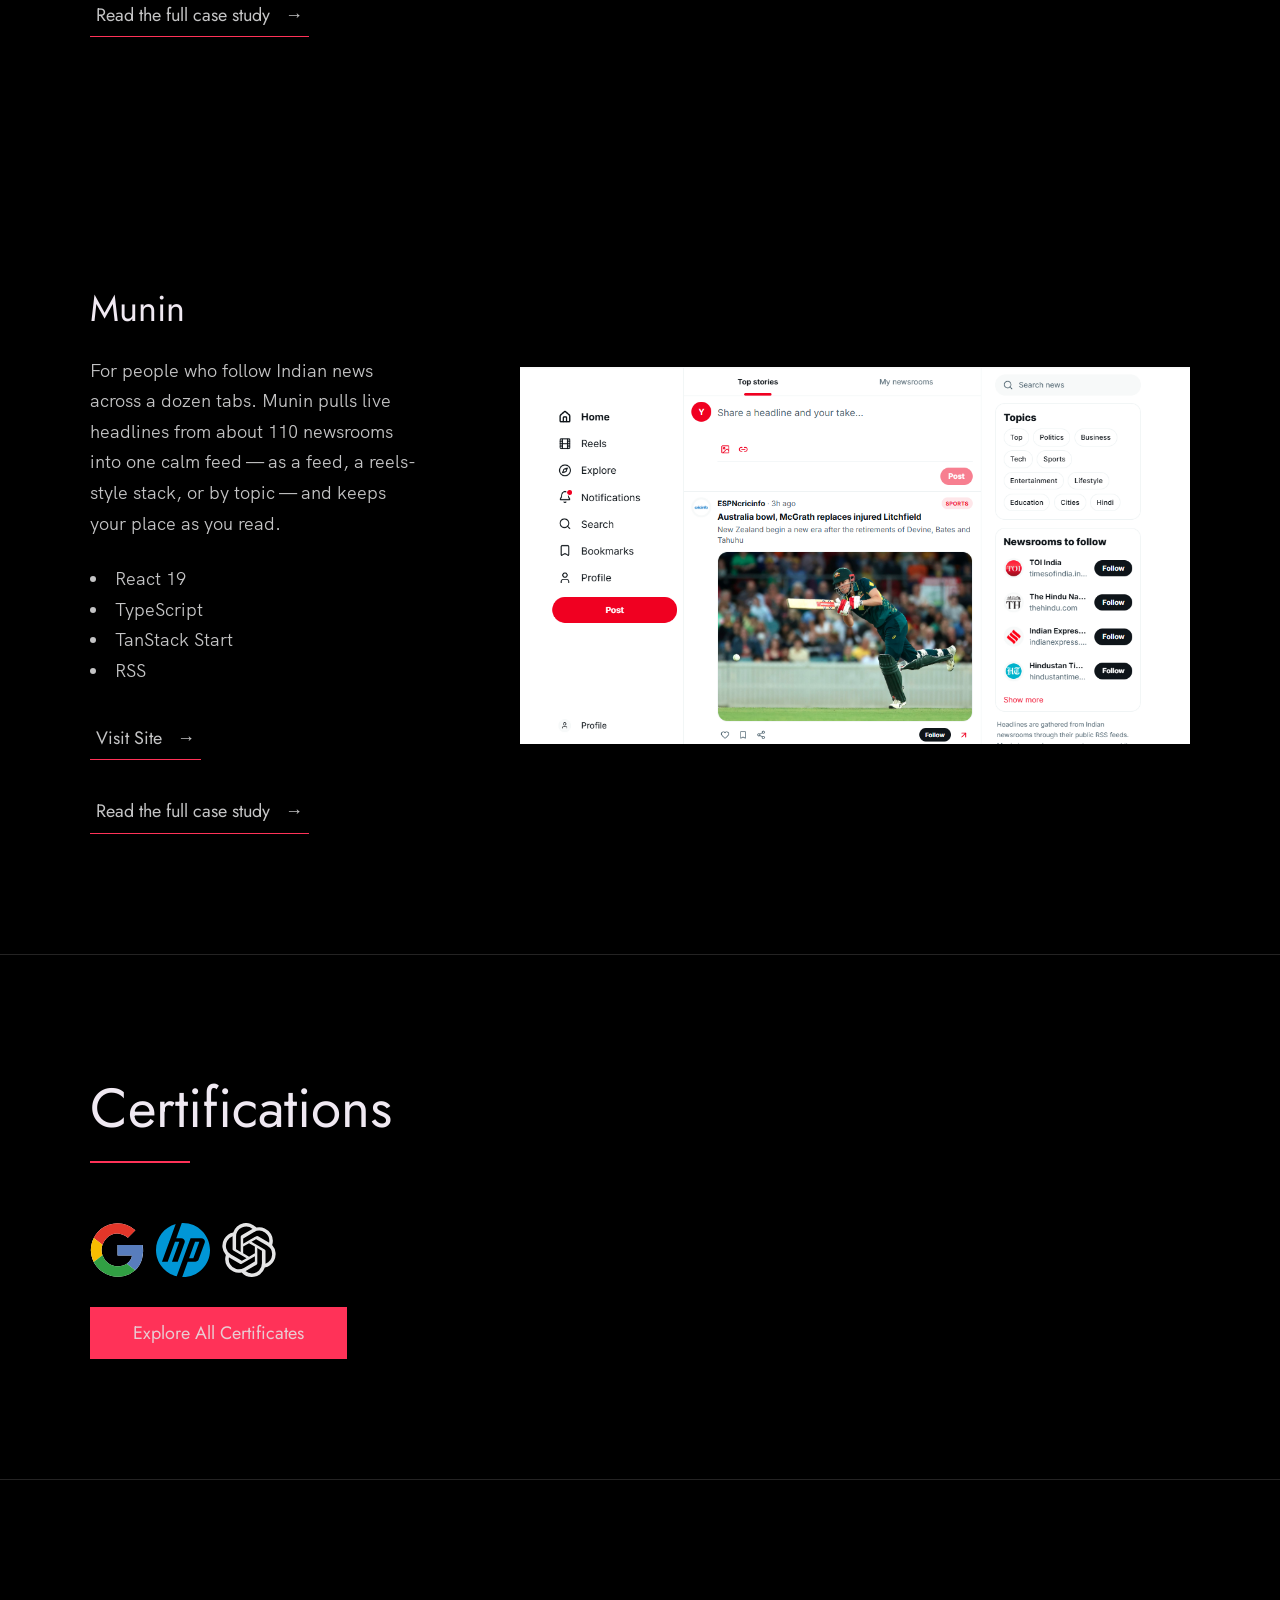
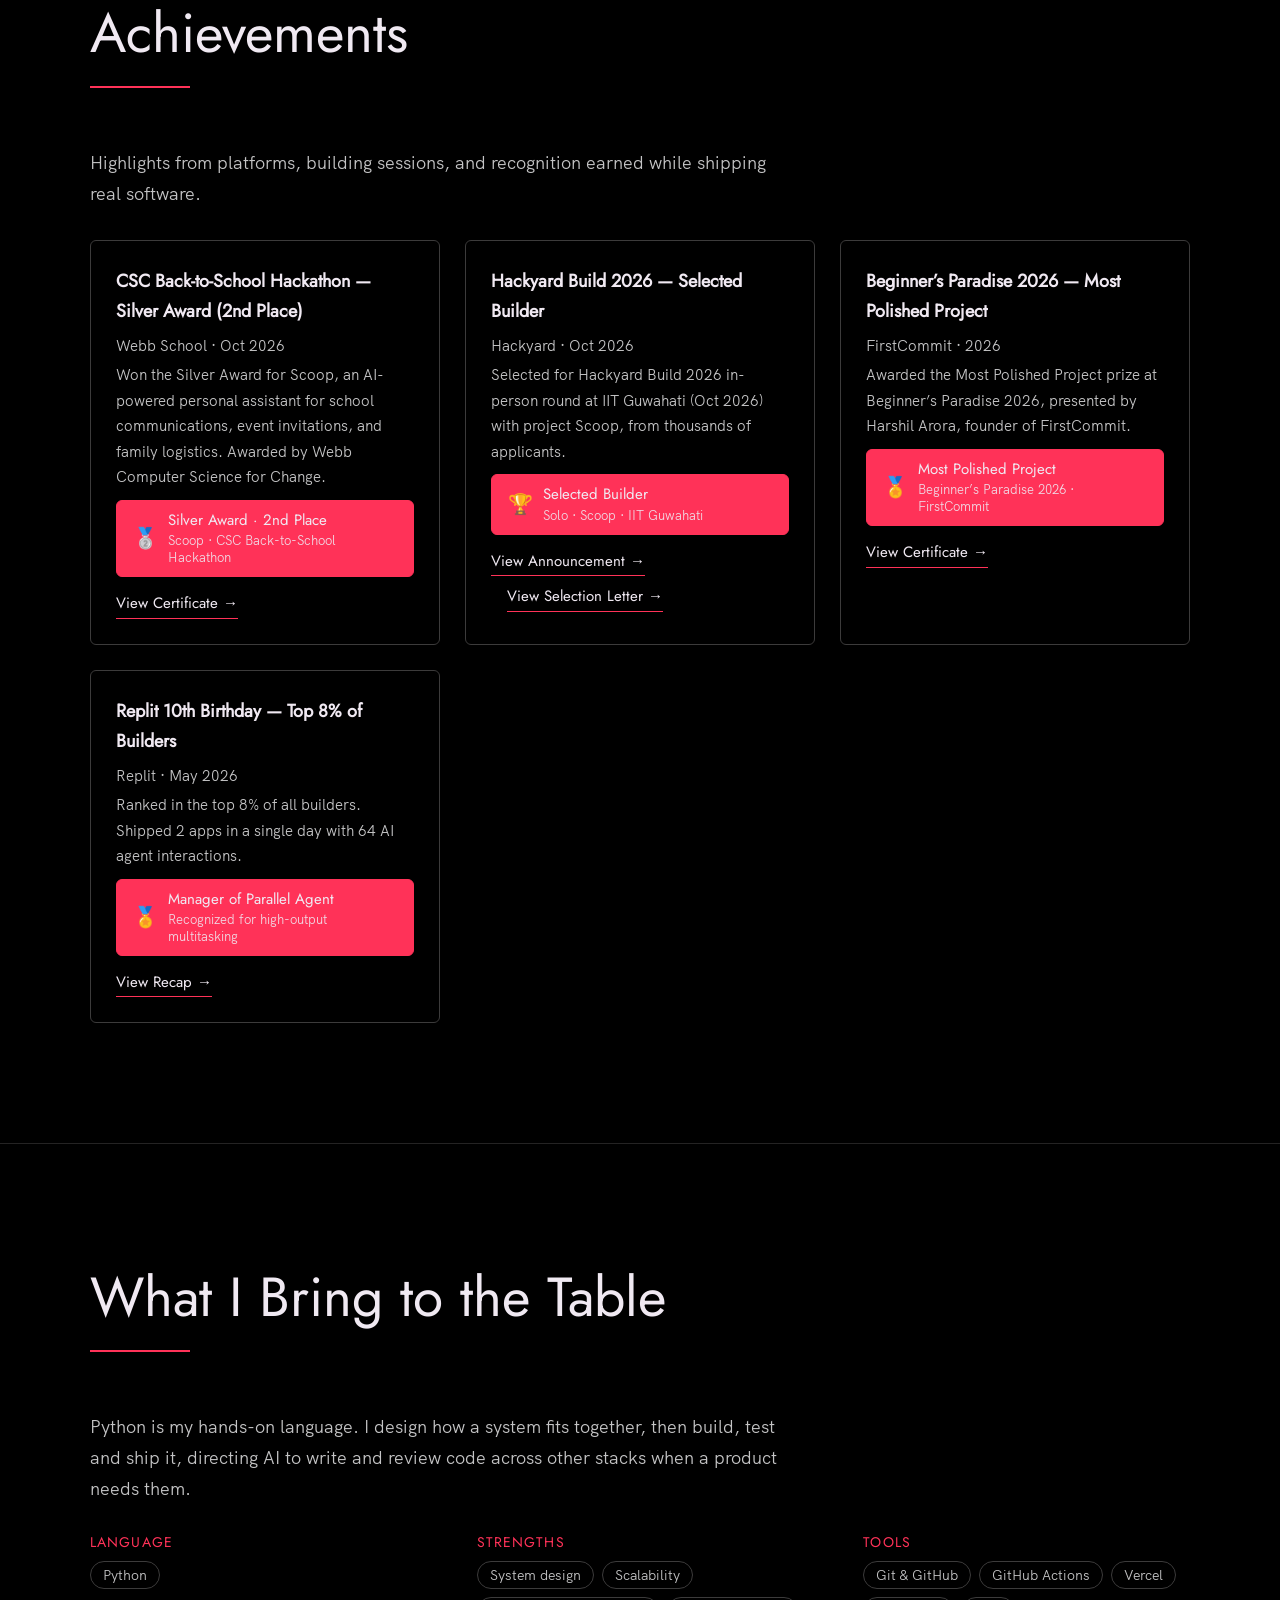
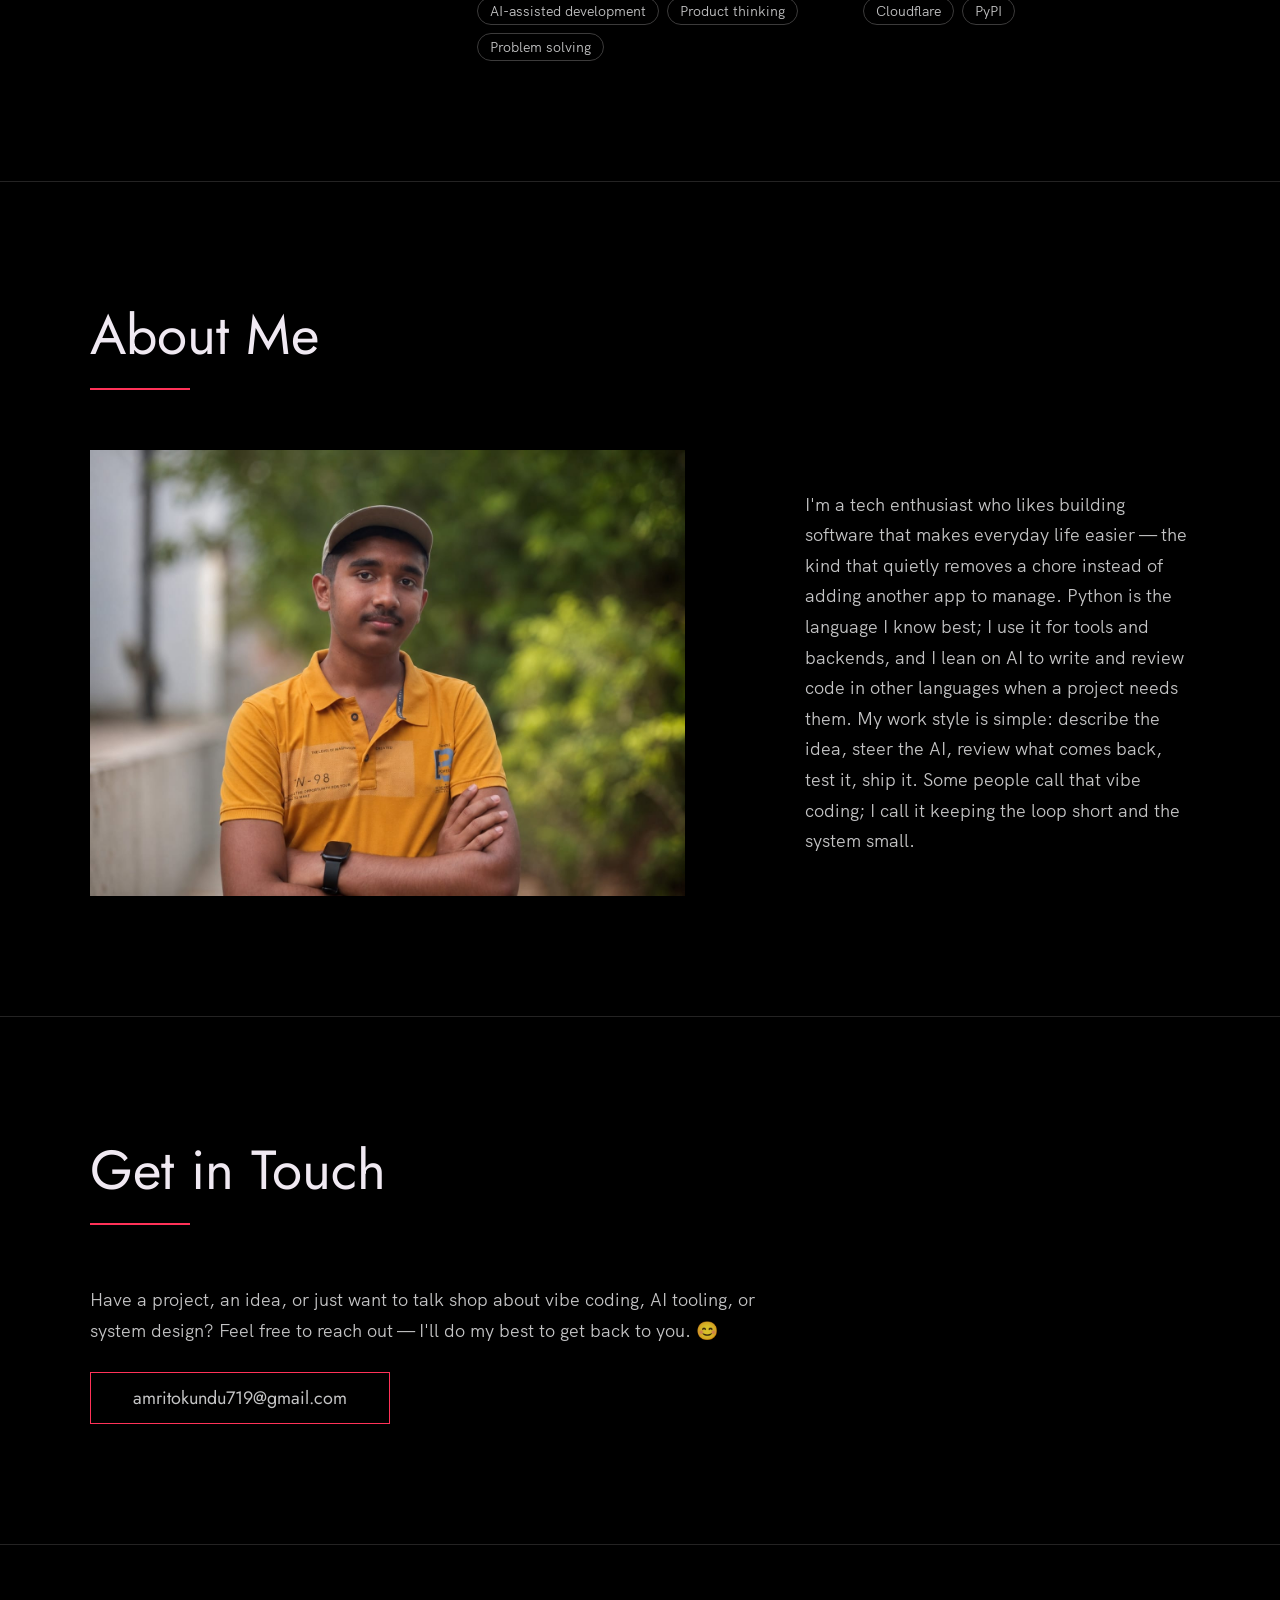
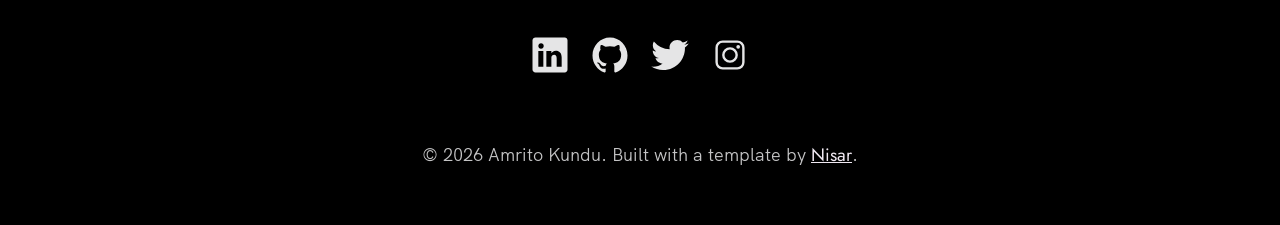
==== commit d642b919: "hakertrade: new card, and a description that matches the product The card was the old wordmark on a " ====
--- a/web/index.html
+++ b/web/index.html
@@ -420,7 +420,14 @@
               <h3>hakertrade</h3>
 
               <p>
-                A market terminal for people who follow more than one market. Live quotes across the US, India, the UK, Japan and crypto &mdash; each priced in its own currency &mdash; with a charting engine, watchlists, email price alerts and an AI copilot that cites its sources.
+                A market terminal for people who follow more than one market. Six regions
+                &mdash; the US, India, the UK, Japan, crypto and currencies &mdash; each
+                instrument priced in its own currency, so an Indian listing reads in rupees
+                and a Tokyo one in yen without a conversion step. Every move is split into
+                what the index did, what the sector did, and what was specific to the
+                company. A screener, side-by-side comparison, watchlists with cost basis,
+                alerts by email and Telegram, and an assistant that calls real market tools
+                and lists the sources it used.
               </p>
 
               <ul class="work__list">
@@ -429,11 +436,12 @@
                 <li>TypeScript</li>
                 <li>Cloudflare Workers</li>
                 <li>Postgres</li>
+                <li>Binance · ECB · Yahoo</li>
               </ul>
 
               <div class="work__links">
                 <a
-                  href="https://hakertrade.vercel.app"
+                  href="https://hakertrade.xyz"
                   target="_blank"
                   rel="noopener noreferrer"
                   class="link__text"
@@ -451,7 +459,7 @@
 
             <div class="work__image-box">
               <img
-                src="./assets/project-8.png"
+                src="./assets/project-8.png?v=2"
                 class="work__image"
                 alt="hakertrade market terminal"
               />
